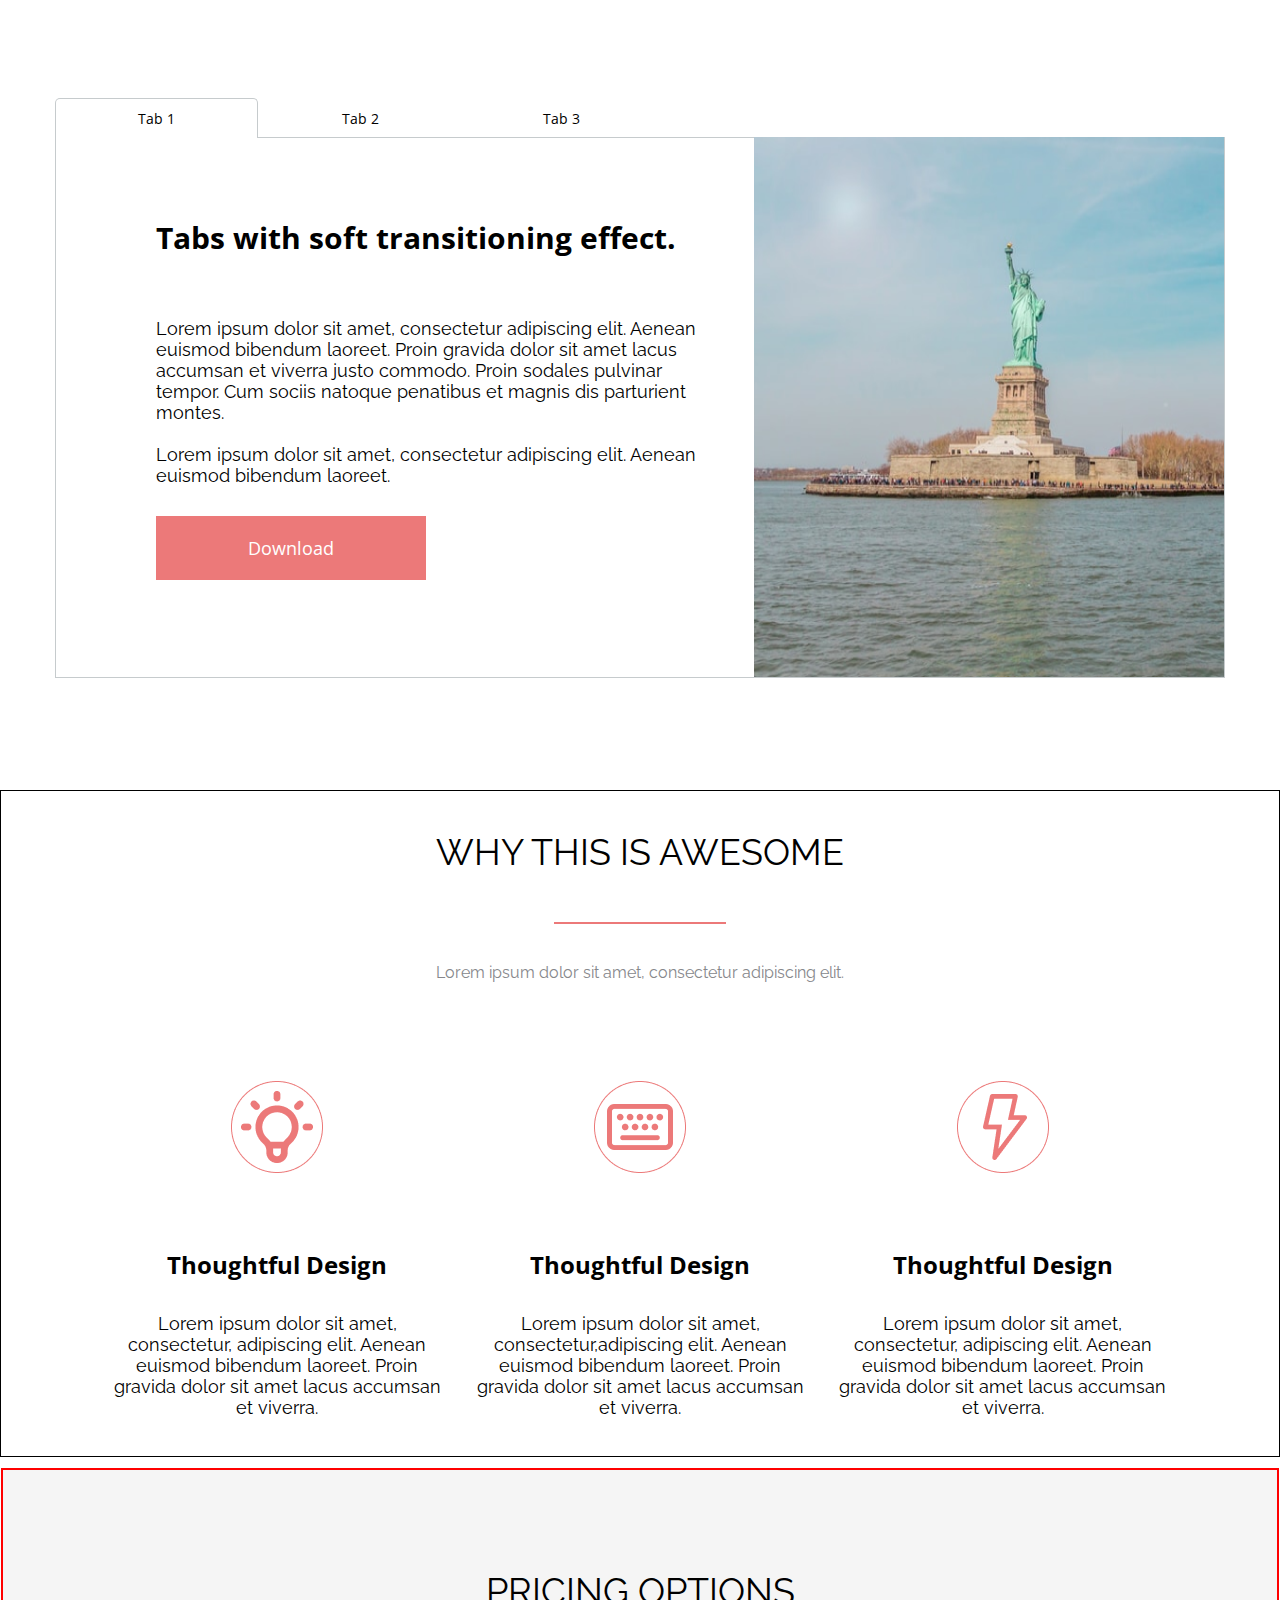
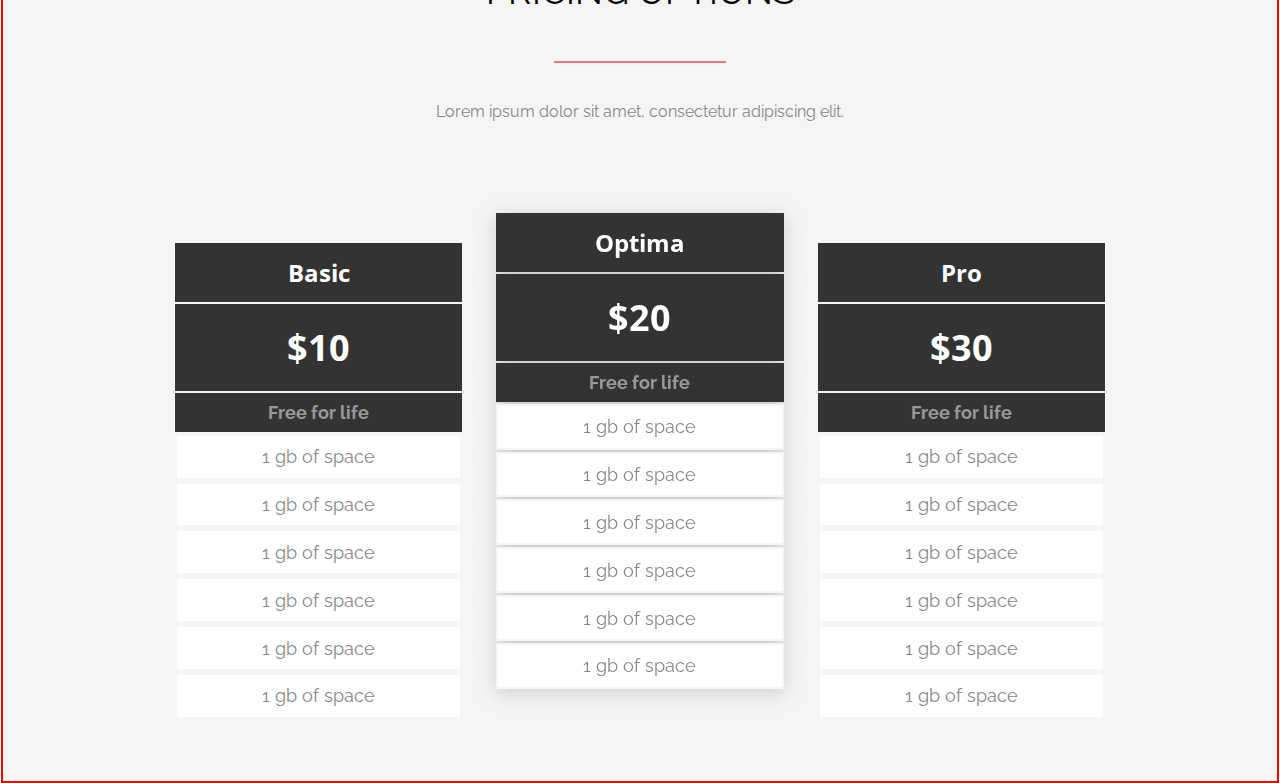
==== src/index.html @ 95131f4b "publRepo" ====
<!DOCTYPE html>
<html lang="ru">
<head>
    <meta charset="UTF-8">
    <link rel="preconnect" href="https://fonts.googleapis.com">
    <link rel="preconnect" href="https://fonts.gstatic.com" crossorigin>
    <link href="https://fonts.googleapis.com/css2?family=Open+Sans:wght@300;400&family=Raleway:wght@100;300&display=swap" rel="stylesheet">
    <link rel="stylesheet" href="./style/style.css">
    <meta name="viewport" content="width=device-width, initial-scale=1.0">
    <title>AXIT</title>
</head>
<body>
    <div class="wrapper">
        <div class="container__tabs">
            <div class="header-tabs">
                <span class="active">Tab 1</span>
                <span>Tab 2</span>
                <span>Tab 3</span>
            </div>
            <div class="content-tabs">
                <div class="content-tabs__text">
                    <h1 style="font-weight: bolder;">Tabs with soft transitioning effect.</h1>
                    <span>Lorem ipsum dolor sit amet, consectetur adipiscing elit. Aenean euismod 
                    bibendum laoreet. Proin gravida dolor sit amet lacus accumsan et viverra 
                    justo commodo. Proin sodales pulvinar tempor. Cum sociis natoque 
                    penatibus et magnis dis parturient montes. <br>
                    <br>
                    Lorem ipsum dolor sit amet, consectetur adipiscing elit. Aenean euismod 
                    bibendum laoreet.</span>
                    <div class="content-tabs__button">
                        <button class="tabs-button">Download</button>
                    </div>
                </div>   
                    <div class="content-tabs__icon">
                        <img class="tabs__icon" src="./icon/tab.png" alt="" width="470" height="540">
                    </div>
            </div>
        </div>
    
    
    
        <div class="container__about">
            <div class="header-about">
                <span>WHY THIS IS AWESOME</span>
            </div>
            <hr class="line">
            <div class="header-about__content">
                <span>Lorem ipsum dolor sit amet, consectetur adipiscing elit.</span>
            </div>
    
            <div class="content-about__group">
                <div class="content-about__group1">
                    <img class="icon" src="./icon/about_icon_1.png" alt="">
                    <h4>Thoughtful Design</h4>
                    <spam>Lorem ipsum dolor sit amet, consectetur, adipiscing  
                        elit. Aenean euismod bibendum laoreet. Proin gravida  dolor sit amet lacus accumsan et viverra.</spam>
                </div>
    
                <div class="content-about__group2">
                    <img class="icon" src="./icon/about_icon_2.png" alt="">
                    <h4>Thoughtful Design</h4>
                    <spam>Lorem ipsum dolor sit amet,  consectetur,adipiscing
                        elit. Aenean euismod bibendum laoreet. Proin gravida  dolor sit amet lacus accumsan et viverra.</spam>
                </div>
    
                <div class="content-about__group3">
                    <img class="icon" src="./icon/about_icon_3.png" alt="">
                    <h4>Thoughtful Design</h4>
                    <spam style="font-size: 18px;">Lorem ipsum dolor sit amet, consectetur, adipiscing  
                        elit. Aenean euismod bibendum laoreet. Proin gravida  dolor sit amet lacus accumsan et viverra.</spam>
                </div>
            </div>



            <div class="container__pricing">
                <div class="header-about">
                    <span>PRICING OPTIONS</span>
                </div>
                <hr class="line">
                <div class="header-about__content">
                    <span>Lorem ipsum dolor sit amet, consectetur adipiscing elit.</span>
                </div>
                <div class="content-price">
                    <table class="other-table">
                        <tr><th>Basic</th></tr>
                        <tr><th style="font-size: 36px;">$10</th></tr>
                        <tr><th class="font-price">Free for life</th></tr>
                        <tr><td>1 gb of space</td></tr>
                        <tr><td>1 gb of space</td></tr>
                        <tr><td>1 gb of space</td></tr>
                        <tr><td>1 gb of space</td></tr>
                        <tr><td>1 gb of space</td></tr>
                        <tr><td>1 gb of space</td></tr>
                    </table>
                    <table class="main-table">
                        <tr><th>Optima</th></tr>
                        <tr><th style="font-size: 36px;">$20</th></tr>
                        <tr><th class="font-price">Free for life</th></tr>
                        <tr><td>1 gb of space</td></tr>
                        <tr><td>1 gb of space</td></tr>
                        <tr><td>1 gb of space</td></tr>
                        <tr><td>1 gb of space</td></tr>
                        <tr><td>1 gb of space</td></tr>
                        <tr><td>1 gb of space</td></tr>
                    </table>
                    <table class="other-table">
                        <tr><th>Pro</th></tr>
                        <tr><th style="font-size: 36px;">$30</th></tr>
                        <tr><th class="font-price">Free for life</th></tr>
                        <tr><td>1 gb of space</td></tr>
                        <tr><td>1 gb of space</td></tr>
                        <tr><td>1 gb of space</td></tr>
                        <tr><td>1 gb of space</td></tr>
                        <tr><td>1 gb of space</td></tr>
                        <tr><td>1 gb of space</td></tr>
                    </table>
                </div>
            </div>
        </div>
    </div>
</body>
</html>
---- src/style/style.css ----
body {
    margin: 0;
}

.wrapper {
    max-width: 1500px;
    position: relative;
}

.container__about {
    /*width: 1170px;*/
    max-height: 665px;
    margin: 0;
    border: 1px solid black;
}

.header-about {
    padding: 40px 0;
    text-align: center;

    font-family: 'Raleway';
    font-style: normal;
    font-size: 36px;  
}

.line {
    align-items: center;
    width: 170px;
    border: 1px solid #EC7979;
    font-size: 18px;
}

.header-about__content {
    padding: 30px;
    text-align: center;
    color: rgba(134, 135, 139, 1);
    text-align: center;

    font-family: 'Raleway';
    font-style: sans-serif;
}

.content-about__group {
    display: flex;
    max-width: 1170px;
    align-items: center;
    justify-content: center;
    margin: 30px 110px 50px;
}

.content-about__group1 {
    text-align: center;
    width: 370px;
    margin-right: 30px;

    color: rgba(0, 0, 0, 1);
    font-family: 'Raleway';
    font-style: normal;
    font-weight: 400;
    font-size: 18px;
}

.content-about__group2 {
    text-align: center;
    width: 370px;
    margin-right: 30px;

    color: rgba(0, 0, 0, 1);
    font-family: 'Raleway';
    font-style: normal;
    font-weight: 400;
    font-size: 18px;
}

.content-about__group3 {
    text-align: center;
    width: 370px;

    color: rgba(0, 0, 0, 1);
    font-family: 'Raleway';
    font-style: normal;
    font-weight: 400;
    font-size: 18px;
}

h4 {
    font-family: 'Open Sans';
    font-style: normal;
    font-weight: 700;
    font-size: 24px;
}






.container__tabs {
    max-width: 1170px;
    height: 540px;
    margin: 0 auto;
    padding-top: 100px;
    padding-bottom: 150px;
}

.header-tabs {
    background-color: rgb(255, 255, 255);
    padding: 9px 0;
    text-align: left;
}

.header-tabs span {
    padding: 15px 80px;
    margin: 0;

    font-family: 'Open Sans';
    font-style: normal;
    font-size: 14px;
}

.header-tabs span.active {
    padding: 10px 82px;
    border: 1px solid #C6CBCD;
    border-bottom: 0px;
    border-radius: 5px 5px 0px 0px;
    box-sizing: content-box;
}

.content-tabs {
    max-width: 1170px;
    height: 540px;
    display: flex;

    border-right: 1px solid #C6CBCD;
    border-left: 1px solid #C6CBCD;
    border-bottom: 1px solid #C6CBCD;

    background: linear-gradient(#C6CBCD, #C6CBCD);
    background-size: 967px 1px;
    background-repeat: no-repeat;
    background-position: right top;
}


.content-tabs__text {
    margin: 0;
    padding: 40px 40px 30px 100px;
}

.content-tabs__text h1 {
    padding-top: 40px;
    padding-bottom: 60px;
    margin: 0;

    font-family: 'Open Sans';
    font-style: normal;
    font-size: 30px;
}

.content-tabs__text span {
    font-family: 'Raleway';
    font-style: normal;
    font-size: 18px;
}

.content-tabs__button {
    width: 270px;
    margin-top: 30px;

    text-align: center;
    font-family: 'Open Sans';
    font-size: 18px;
    text-align: center;

    color: white;
    background: #EC7979;
}

.tabs-button {
    padding: 20px;
    border: none;
    font: inherit;
    color: inherit;
    background-color: transparent;
}

button:hover {
    width: 270px;
    background: #AB4949;
}

button:active {
    background: #EC7979;
    box-shadow: inset 0px 0px 10px #AB4949;
}




.container__pricing {
    margin: 0 auto;
    padding-top: 60px;
    max-height: 900px;

    background: rgba(245, 245, 245, 1);
    border: 2px solid red;
}

.content-price {
    display: flex;
    padding: 60px 170px;
}

table {
    width: 370px;
    height: 510px;
}

.other-table {
    padding-top: 30px;
}

.main-table {
    padding-bottom: 30px;
    margin: 0 30px;
    filter: drop-shadow(0px 4px 10px rgba(51, 51, 51, 0.2));
}

th {
    background: rgba(51, 51, 51, 1);
    color: #fff;

    font-family: 'Open Sans';
    font-style: normal;
    font-size: 24px;
}

td {
    text-align: center;
    color: #86878B;
    background: rgba(255, 255, 255, 1);
    border: 2px solid rgba(245, 245, 245, 1);

    font-family: 'Raleway';
    font-style: normal;
    font-size: 18px;
}

.font-price {
    color: rgba(255, 255, 255, 0.5);

    font-family: 'Raleway';
    font-style: normal;
    font-size: 18px;
}
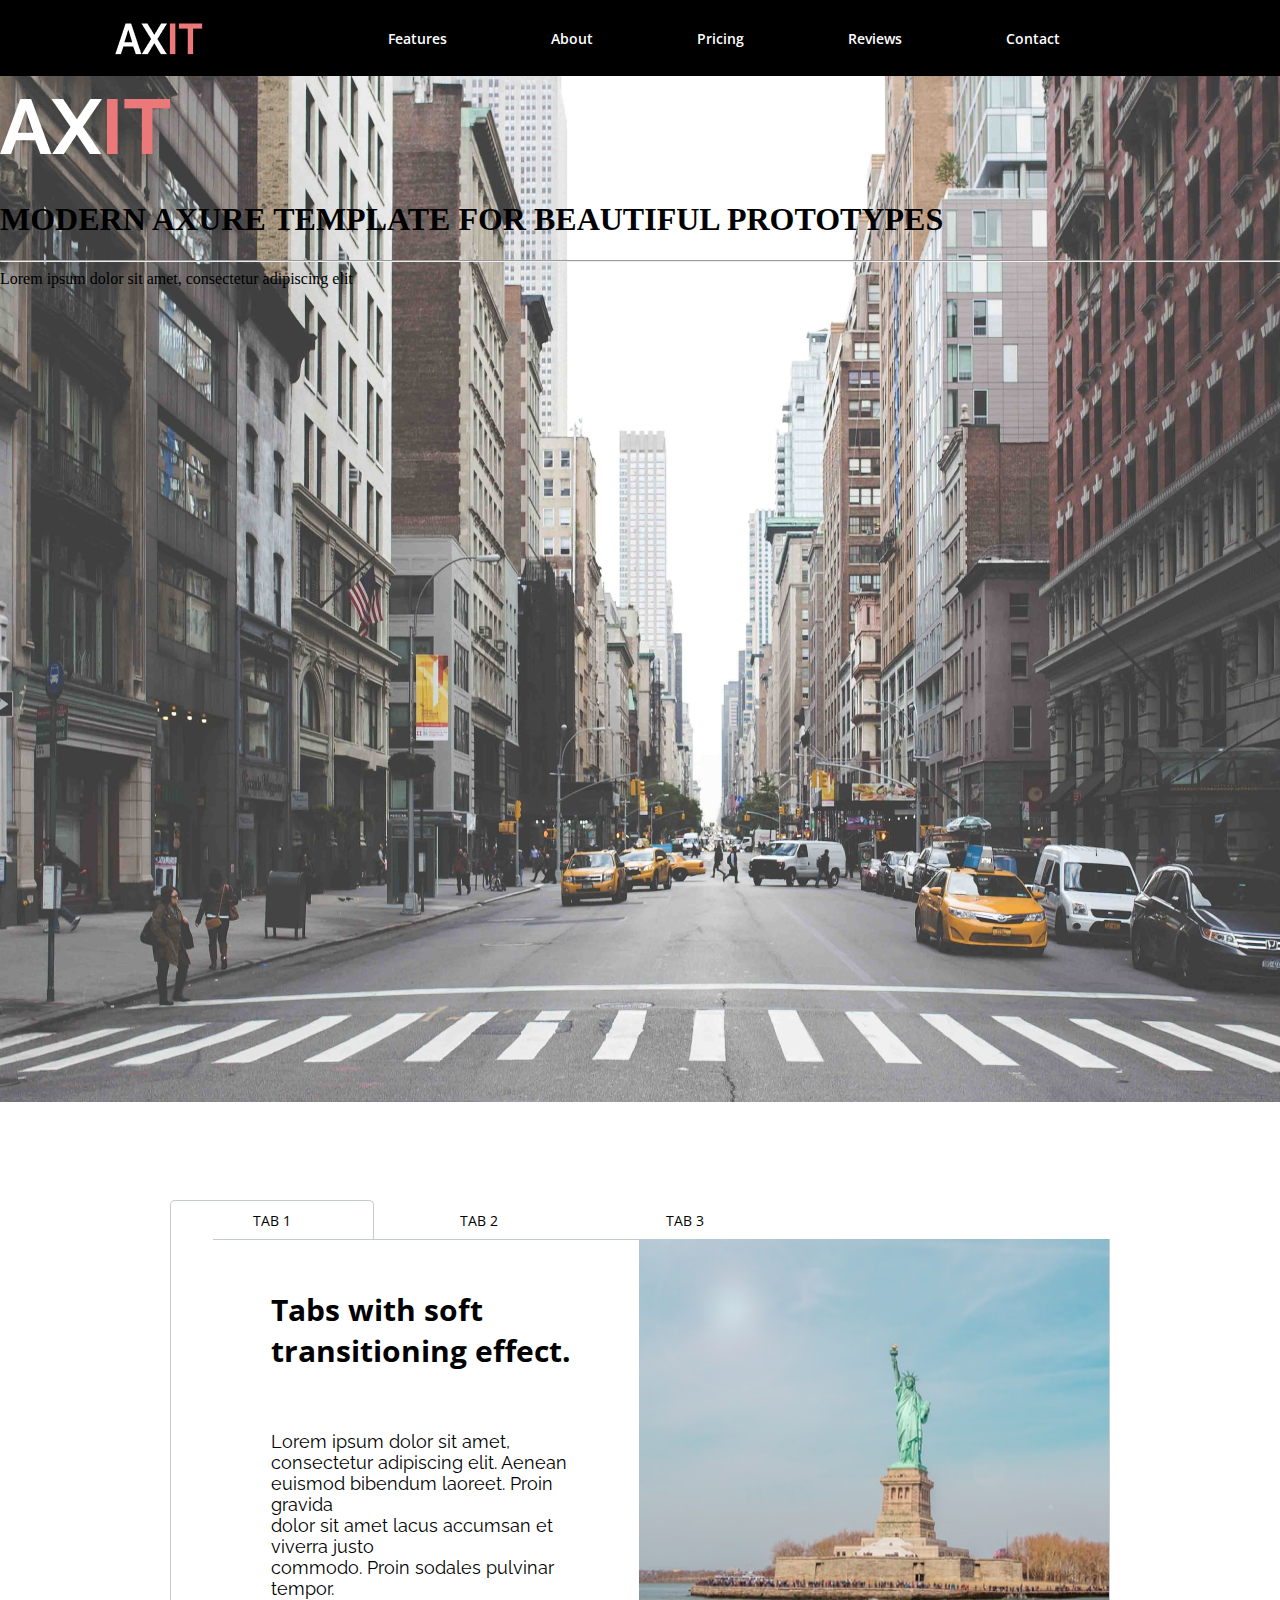
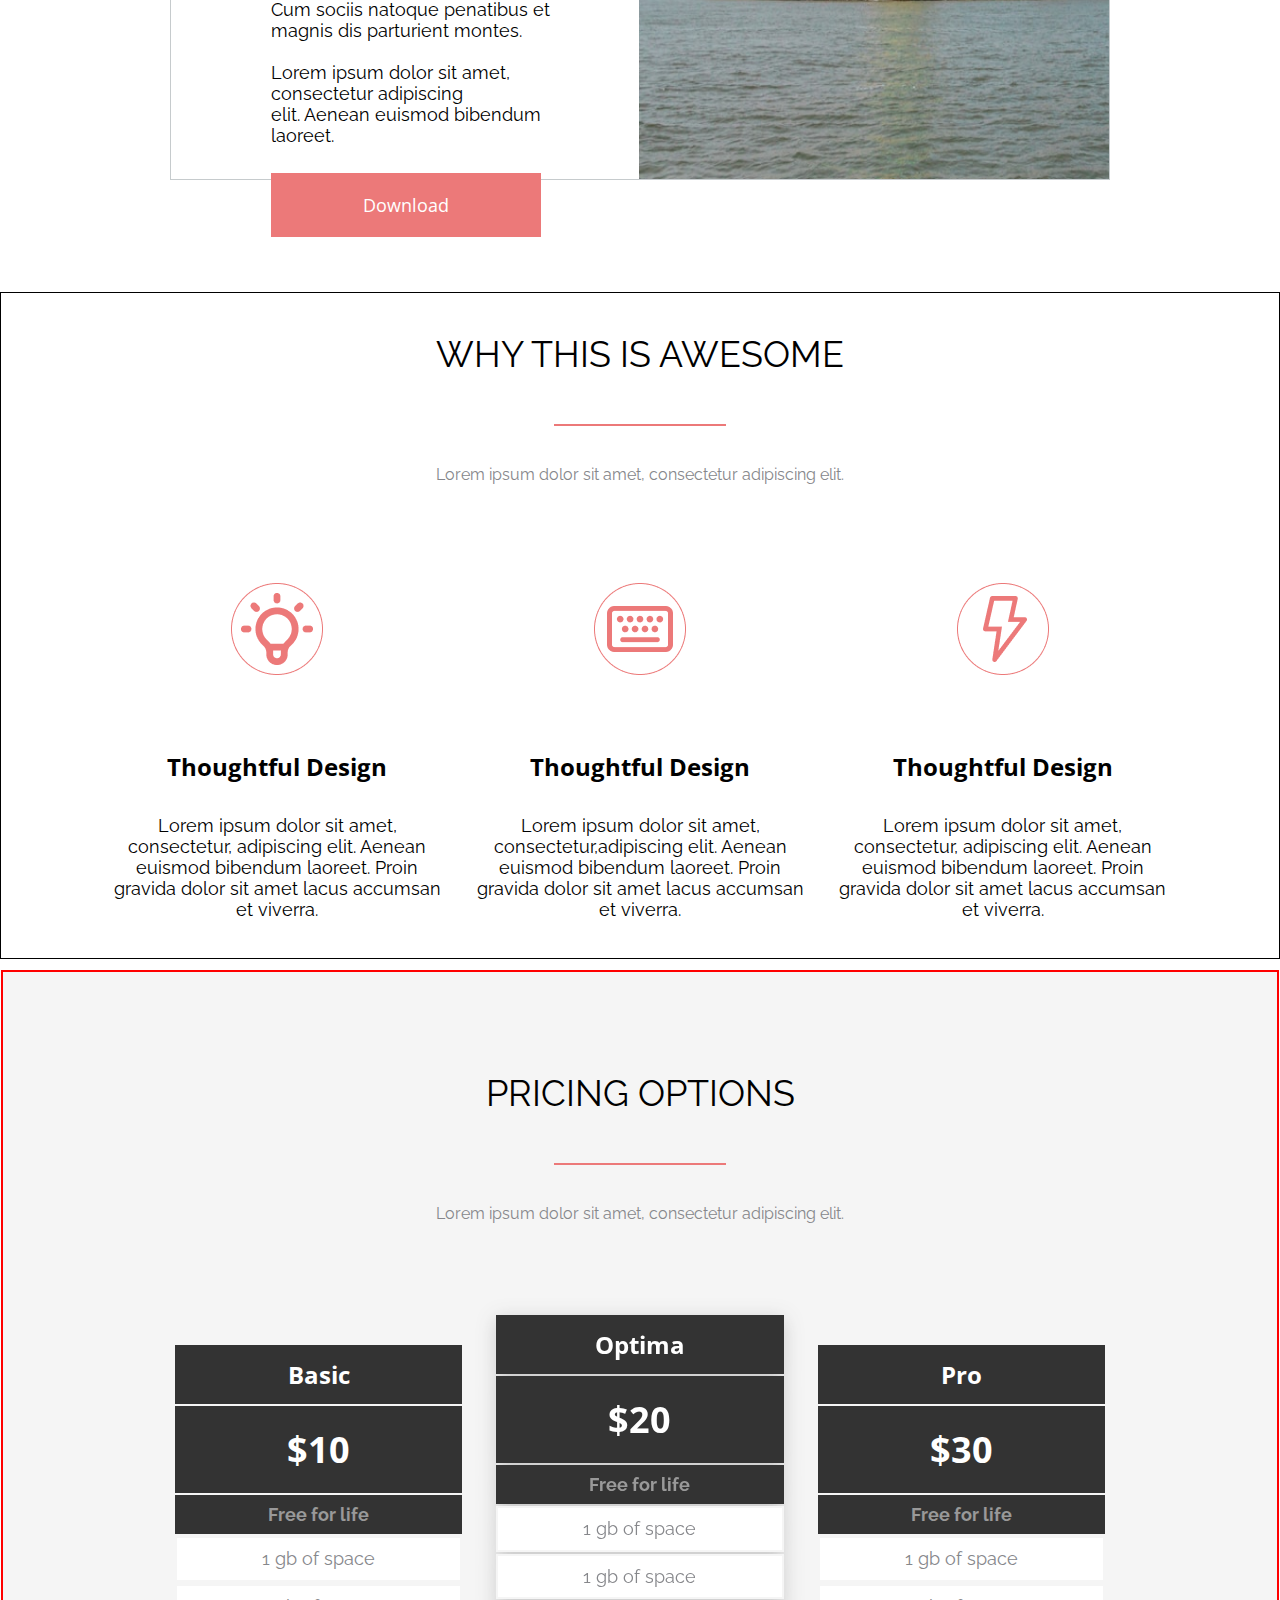
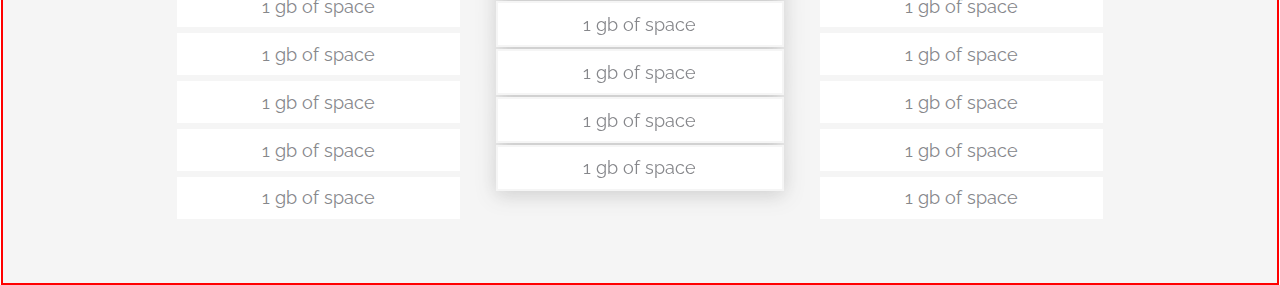
==== commit d5f75af3: "publRepo" ====
--- a/src/index.html
+++ b/src/index.html
@@ -11,21 +11,51 @@
 </head>
 <body>
     <div class="wrapper">
+        <header class="header">
+            <div class="container">
+                <img class="header-logo" src="./icon/axit.png" alt="">
+                <div class="navbar-wrap">
+                    <ul class="navbar-menu">
+                        <li><a href="#">Features</a></li>
+                        <li><a href="#">About</a></li>
+                        <li><a href="#">Pricing</a></li>
+                        <li><a href="/reviews">Reviews</a></li>
+                        <li><a href="/contact">Contact</a></li>
+                    </ul>
+                </div>
+            </div>
+        </header>
+ 
+
+
+        <div class="container__banner">
+            <div class="content-banner">
+                <div class="content-banner__text">
+                    <img src="./icon/axit-banner.png" alt="">
+                    <h1>MODERN AXURE TEMPLATE FOR BEAUTIFUL PROTOTYPES</h1>
+                    <hr>
+                    <span>Lorem ipsum dolor sit amet, consectetur adipiscing elit</span>
+                </div>
+            </div>
+        </div>
+
+
+
         <div class="container__tabs">
             <div class="header-tabs">
-                <span class="active">Tab 1</span>
-                <span>Tab 2</span>
-                <span>Tab 3</span>
+                <span class="active">TAB 1</span>
+                <span>TAB 2</span>
+                <span>TAB 3</span>
             </div>
             <div class="content-tabs">
                 <div class="content-tabs__text">
-                    <h1 style="font-weight: bolder;">Tabs with soft transitioning effect.</h1>
+                    <h1>Tabs with soft transitioning effect.</h1>
                     <span>Lorem ipsum dolor sit amet, consectetur adipiscing elit. Aenean euismod 
-                    bibendum laoreet. Proin gravida dolor sit amet lacus accumsan et viverra 
-                    justo commodo. Proin sodales pulvinar tempor. Cum sociis natoque 
-                    penatibus et magnis dis parturient montes. <br>
+                    bibendum laoreet. Proin gravida <br> dolor sit amet lacus accumsan et viverra 
+                    justo <br> commodo. Proin sodales pulvinar tempor. <br> Cum sociis natoque 
+                    penatibus et <br> magnis dis parturient montes. <br>
                     <br>
-                    Lorem ipsum dolor sit amet, consectetur adipiscing elit. Aenean euismod 
+                    Lorem ipsum dolor sit amet, consectetur adipiscing <br> elit. Aenean euismod 
                     bibendum laoreet.</span>
                     <div class="content-tabs__button">
                         <button class="tabs-button">Download</button>
--- a/src/style/style.css
+++ b/src/style/style.css
@@ -7,89 +7,70 @@
     position: relative;
 }
 
-.container__about {
-    /*width: 1170px;*/
-    max-height: 665px;
-    margin: 0;
-    border: 1px solid black;
-}
-
-.header-about {
-    padding: 40px 0;
-    text-align: center;
-
-    font-family: 'Raleway';
-    font-style: normal;
-    font-size: 36px;  
-}
-
-.line {
-    align-items: center;
-    width: 170px;
-    border: 1px solid #EC7979;
-    font-size: 18px;
-}
-
-.header-about__content {
-    padding: 30px;
-    text-align: center;
-    color: rgba(134, 135, 139, 1);
-    text-align: center;
-
-    font-family: 'Raleway';
-    font-style: sans-serif;
-}
-
-.content-about__group {
-    display: flex;
-    max-width: 1170px;
-    align-items: center;
-    justify-content: center;
-    margin: 30px 110px 50px;
-}
-
-.content-about__group1 {
-    text-align: center;
-    width: 370px;
-    margin-right: 30px;
-
-    color: rgba(0, 0, 0, 1);
-    font-family: 'Raleway';
-    font-style: normal;
-    font-weight: 400;
-    font-size: 18px;
-}
-
-.content-about__group2 {
-    text-align: center;
-    width: 370px;
-    margin-right: 30px;
-
-    color: rgba(0, 0, 0, 1);
-    font-family: 'Raleway';
-    font-style: normal;
-    font-weight: 400;
-    font-size: 18px;
-}
-
-.content-about__group3 {
-    text-align: center;
-    width: 370px;
-
-    color: rgba(0, 0, 0, 1);
-    font-family: 'Raleway';
-    font-style: normal;
-    font-weight: 400;
-    font-size: 18px;
-}
-
-h4 {
-    font-family: 'Open Sans';
-    font-style: normal;
-    font-weight: 700;
-    font-size: 24px;
-}
-
+
+
+.header {
+    width: 100%;
+    height: 76px;
+}
+
+.header .container {
+    height: inherit;
+    display: flex;
+    justify-content: space-between;
+    align-items: center;
+    background: black;
+}
+
+.navbar-menu {
+    list-style-type: none;
+    padding-left: 0;
+    margin-bottom: 0;
+    margin: 0;
+    padding: 0;
+}
+
+.navbar-menu li {
+    display: inline-block;
+}
+
+.navbar-menu li a {
+    display: inline-block;
+    padding: 8px 50px;
+    text-decoration: none;
+    color: #fff;
+
+    font-family: 'Open Sans';
+    font-style: normal;
+    font-weight: 600;
+    font-size: 14px;
+    line-height: 19px;
+}
+
+.navbar-menu li:last-child {
+    margin-right: 170px;
+}
+
+.navbar-wrap {
+    display: flex;
+    align-items: center;
+    flex-flow: row nowrap;
+}
+
+.container .header-logo {
+    margin-left: 115px;
+}
+
+
+
+
+
+
+.container__banner {
+    width: 1510px;
+    height: 1026px;
+    background-image: url(images/banner.png);
+}
 
 
 
@@ -98,7 +79,7 @@
 .container__tabs {
     max-width: 1170px;
     height: 540px;
-    margin: 0 auto;
+    margin: 0 170px;
     padding-top: 100px;
     padding-bottom: 150px;
 }
@@ -106,24 +87,33 @@
 .header-tabs {
     background-color: rgb(255, 255, 255);
     padding: 9px 0;
+
     text-align: left;
 }
 
 .header-tabs span {
-    padding: 15px 80px;
-    margin: 0;
-
-    font-family: 'Open Sans';
-    font-style: normal;
+    padding: 10px 82px;
+    margin: 0;
+
+    font-family: 'Open Sans';
+    font-style: normal;
+    font-weight: 400;
     font-size: 14px;
+    line-height: 19px;
 }
 
 .header-tabs span.active {
     padding: 10px 82px;
     border: 1px solid #C6CBCD;
-    border-bottom: 0px;
+    border-bottom: 0;
     border-radius: 5px 5px 0px 0px;
     box-sizing: content-box;
+
+    font-family: 'Open Sans';
+    font-style: normal;
+    font-weight: 400;
+    font-size: 14px;
+    line-height: 19px;
 }
 
 .content-tabs {
@@ -136,7 +126,7 @@
     border-bottom: 1px solid #C6CBCD;
 
     background: linear-gradient(#C6CBCD, #C6CBCD);
-    background-size: 967px 1px;
+    background-size: 896px 1px;
     background-repeat: no-repeat;
     background-position: right top;
 }
@@ -144,28 +134,32 @@
 
 .content-tabs__text {
     margin: 0;
-    padding: 40px 40px 30px 100px;
+    padding: 50px 40px 0 100px;
 }
 
 .content-tabs__text h1 {
-    padding-top: 40px;
     padding-bottom: 60px;
     margin: 0;
 
-    font-family: 'Open Sans';
-    font-style: normal;
-    font-size: 30px;
+    font-family: 'Open Sans'; 
+    font-style: normal; 
+    font-weight: 700; 
+    font-size: 30px; 
+    line-height: 41px;
 }
 
 .content-tabs__text span {
     font-family: 'Raleway';
     font-style: normal;
-    font-size: 18px;
+    font-weight: 400;
+    font-size: 18px;
+    line-height: 21px;
 }
 
 .content-tabs__button {
     width: 270px;
-    margin-top: 30px;
+    margin-top: 27px;
+    margin-bottom: 50px;
 
     text-align: center;
     font-family: 'Open Sans';
@@ -197,6 +191,92 @@
 
 
 
+.container__about {
+    /*width: 1170px;*/
+    max-height: 665px;
+    margin: 0;
+    border: 1px solid black;
+}
+
+.header-about {
+    padding: 40px 0;
+    text-align: center;
+
+    font-family: 'Raleway';
+    font-style: normal;
+    font-size: 36px;  
+}
+
+.line {
+    align-items: center;
+    width: 170px;
+    border: 1px solid #EC7979;
+    font-size: 18px;
+}
+
+.header-about__content {
+    padding: 30px;
+    text-align: center;
+    color: rgba(134, 135, 139, 1);
+    text-align: center;
+
+    font-family: 'Raleway';
+    font-style: sans-serif;
+}
+
+.content-about__group {
+    display: flex;
+    max-width: 1170px;
+    align-items: center;
+    justify-content: center;
+    margin: 30px 110px 50px;
+}
+
+.content-about__group1 {
+    text-align: center;
+    width: 370px;
+    margin-right: 30px;
+
+    color: rgba(0, 0, 0, 1);
+    font-family: 'Raleway';
+    font-style: normal;
+    font-weight: 400;
+    font-size: 18px;
+}
+
+.content-about__group2 {
+    text-align: center;
+    width: 370px;
+    margin-right: 30px;
+
+    color: rgba(0, 0, 0, 1);
+    font-family: 'Raleway';
+    font-style: normal;
+    font-weight: 400;
+    font-size: 18px;
+}
+
+.content-about__group3 {
+    text-align: center;
+    width: 370px;
+
+    color: rgba(0, 0, 0, 1);
+    font-family: 'Raleway';
+    font-style: normal;
+    font-weight: 400;
+    font-size: 18px;
+}
+
+h4 {
+    font-family: 'Open Sans';
+    font-style: normal;
+    font-weight: 700;
+    font-size: 24px;
+}
+
+
+
+
 .container__pricing {
     margin: 0 auto;
     padding-top: 60px;
@@ -208,6 +288,8 @@
 
 .content-price {
     display: flex;
+    justify-content: center;
+    align-items: center;
     padding: 60px 170px;
 }
 
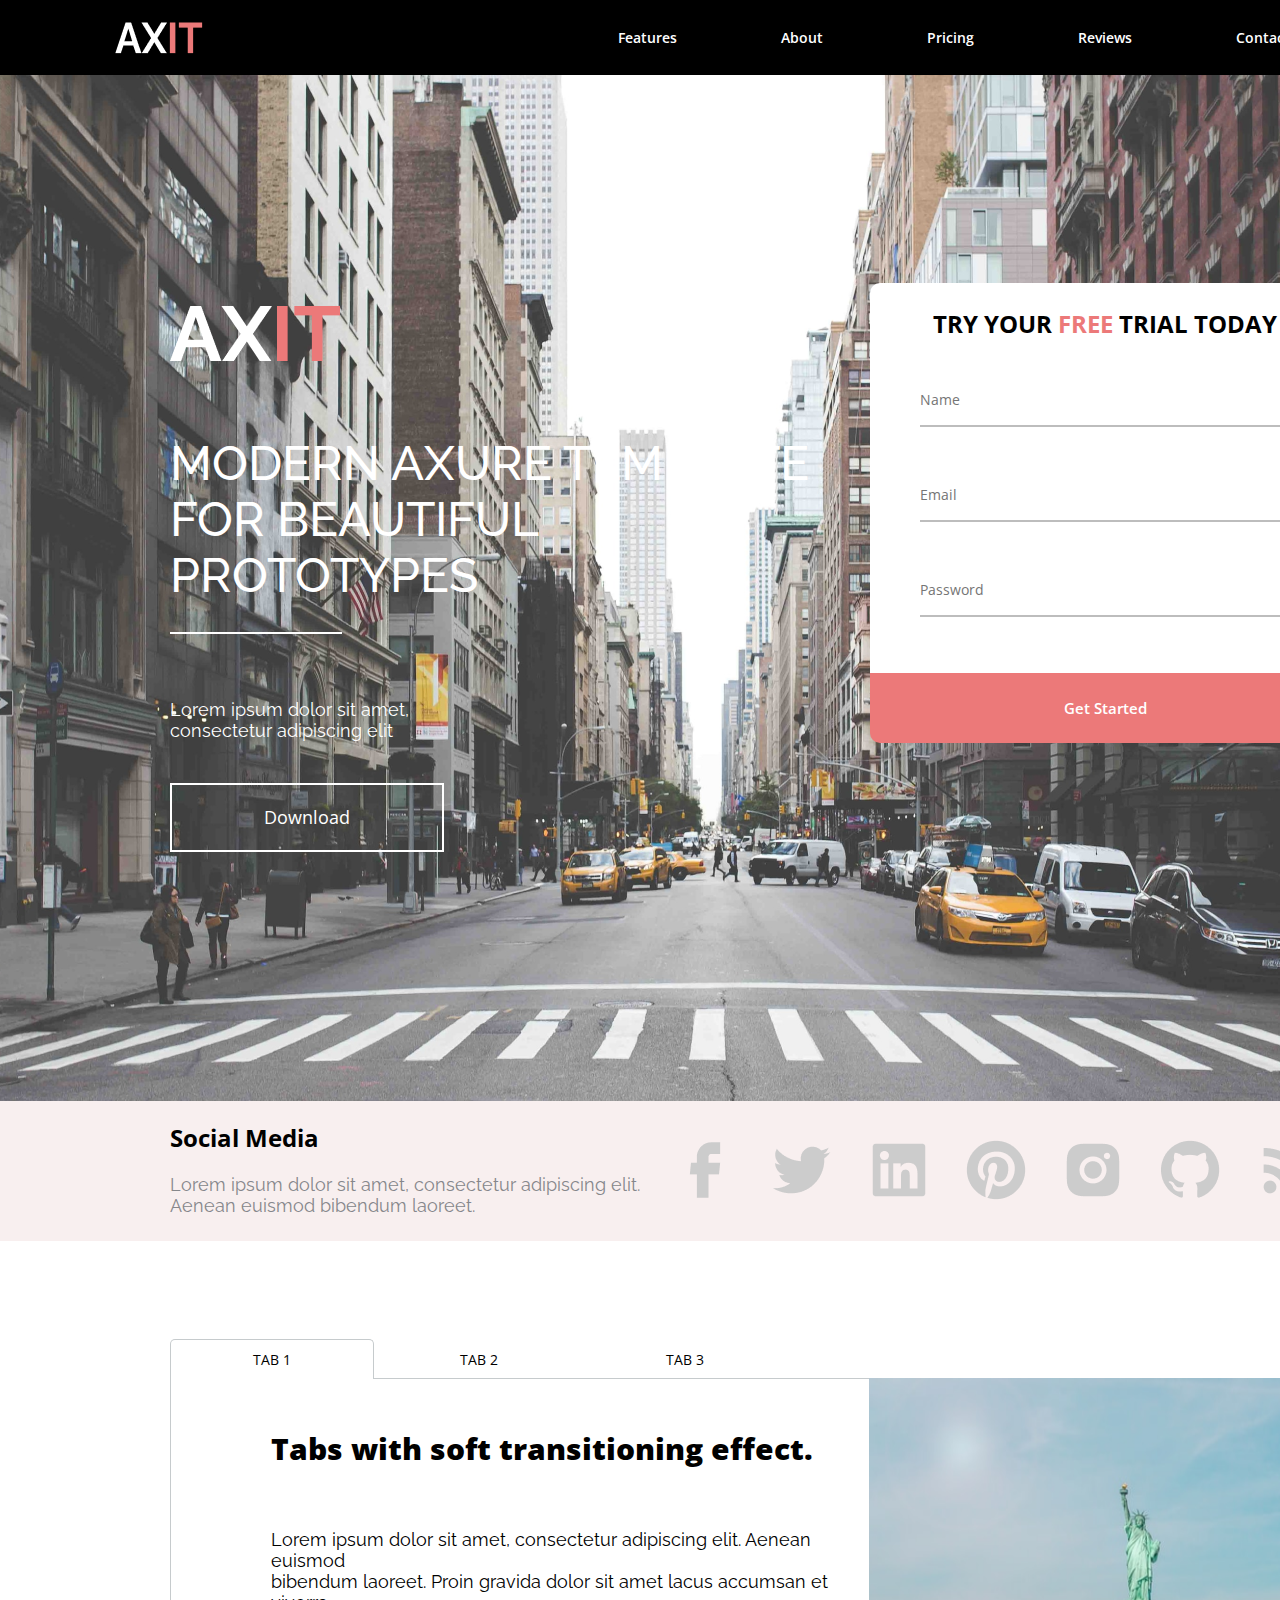
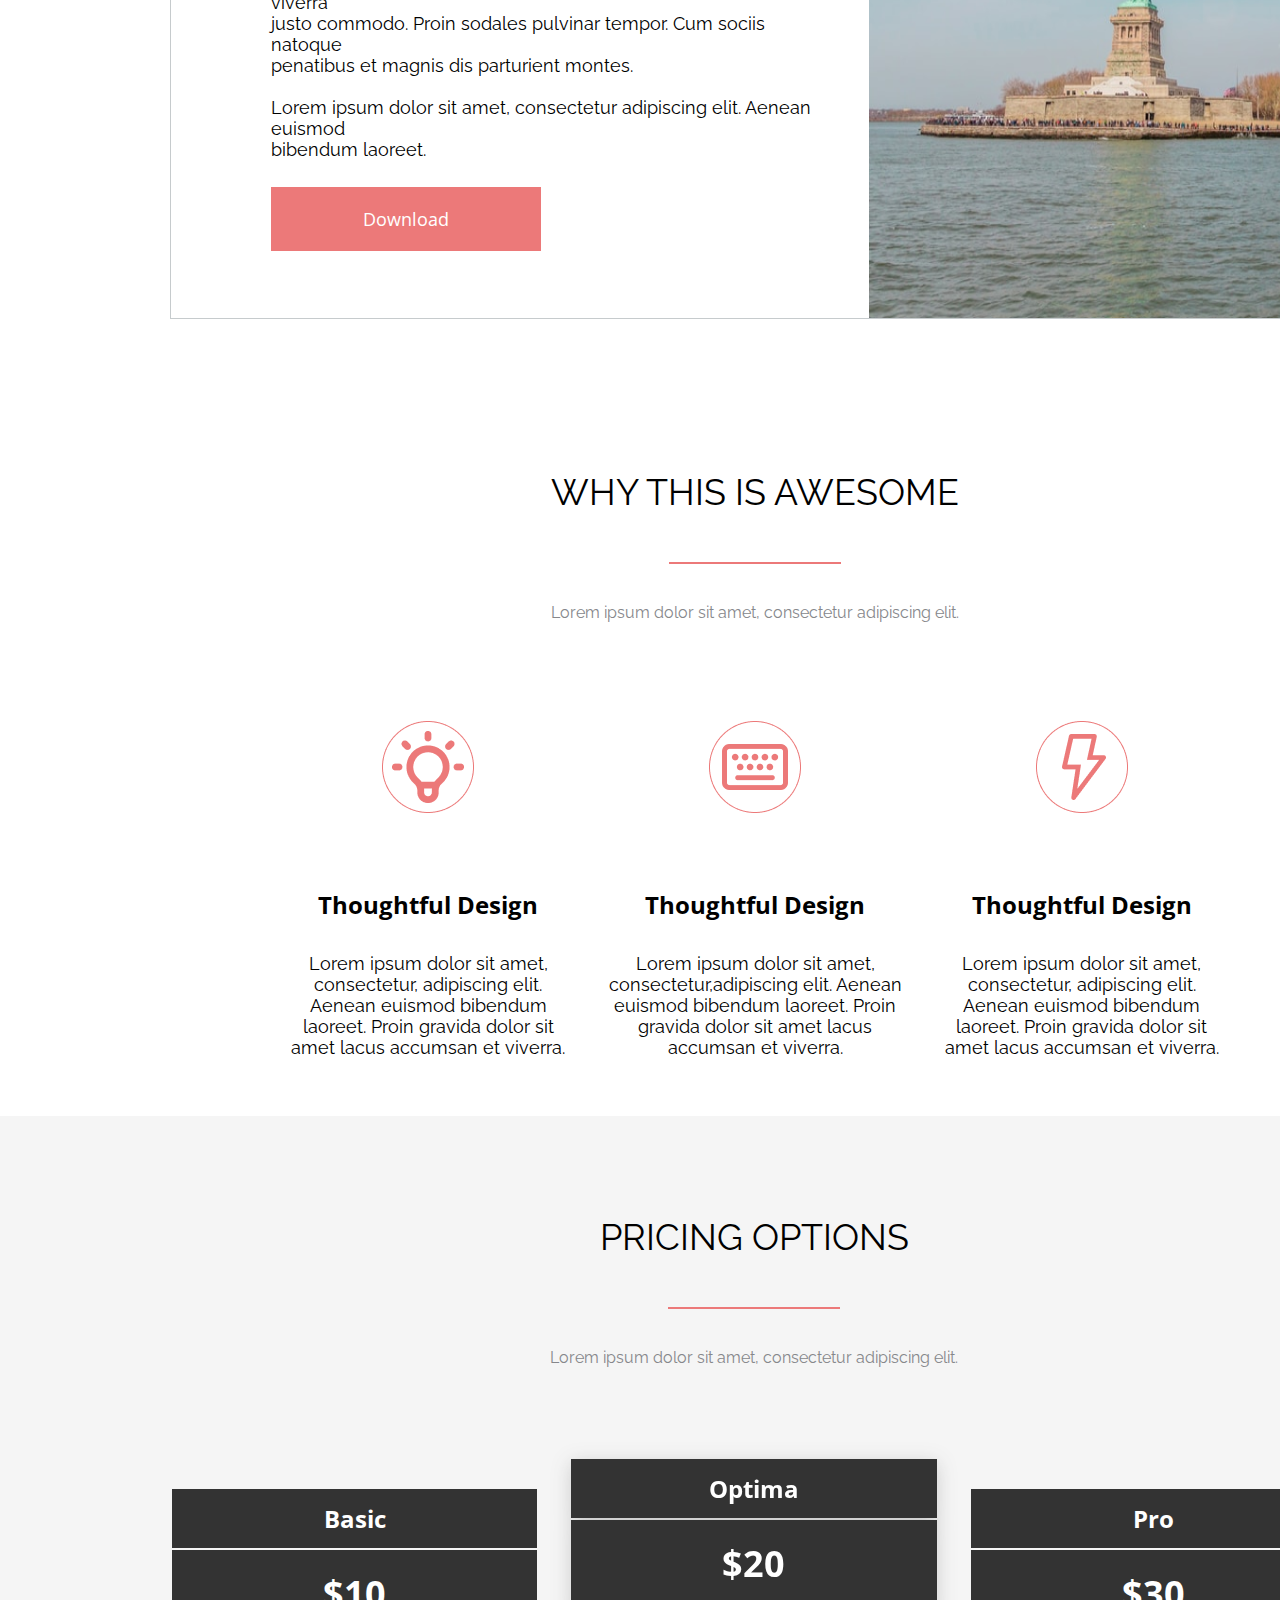
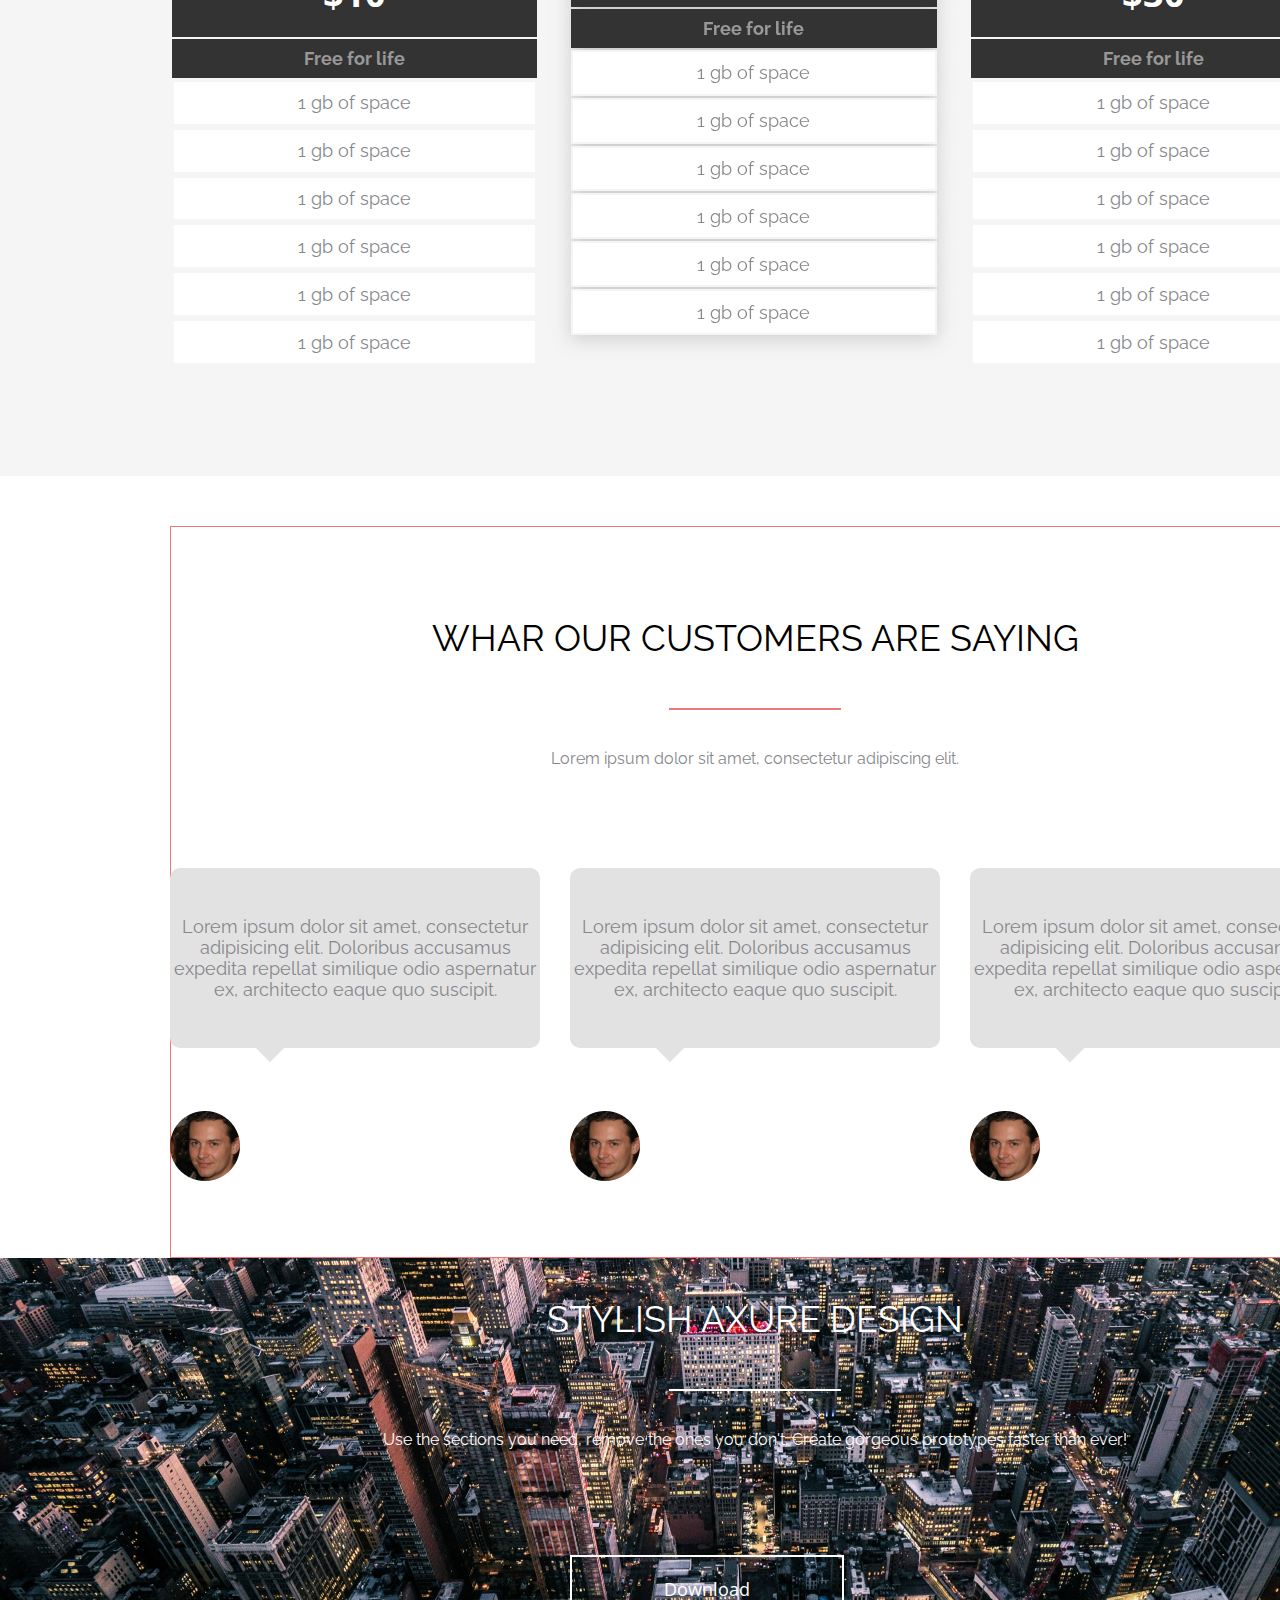
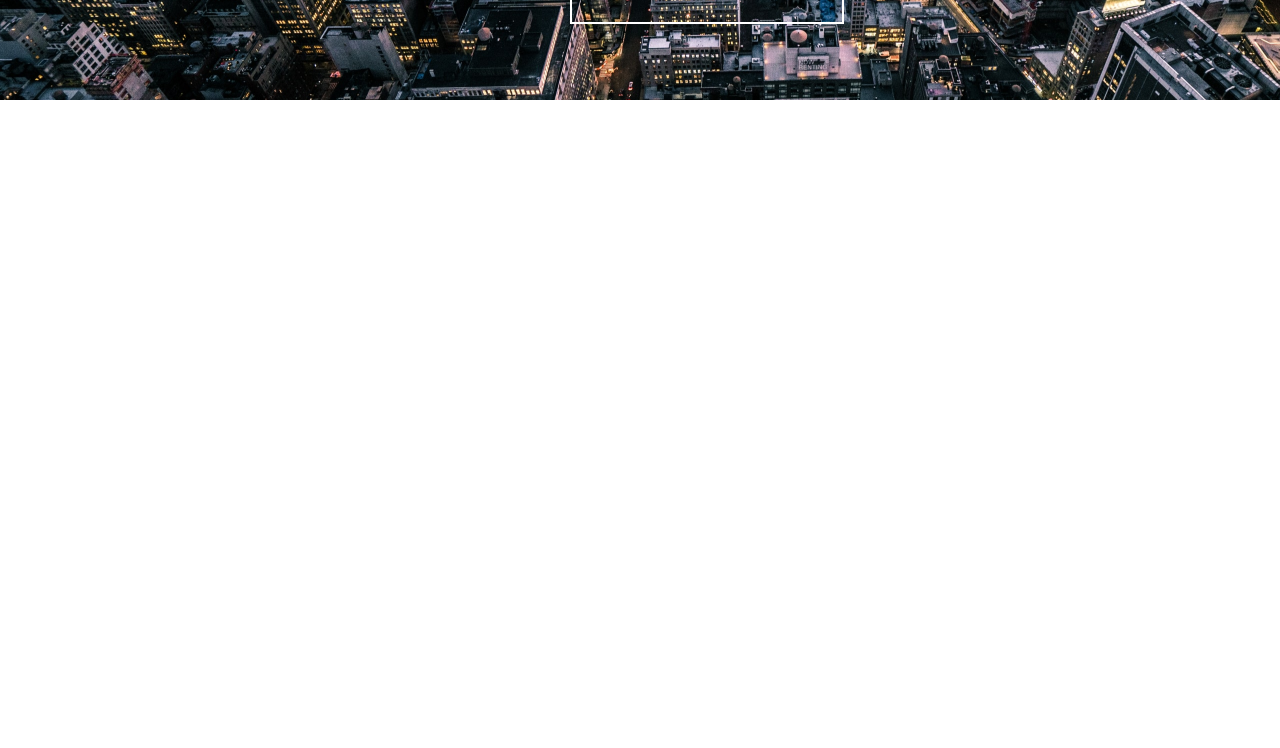
==== commit 1e384412: "publRepo" ====
--- a/src/index.html
+++ b/src/index.html
@@ -12,15 +12,15 @@
 <body>
     <div class="wrapper">
         <header class="header">
-            <div class="container">
+            <div class="container-header">
                 <img class="header-logo" src="./icon/axit.png" alt="">
                 <div class="navbar-wrap">
                     <ul class="navbar-menu">
                         <li><a href="#">Features</a></li>
                         <li><a href="#">About</a></li>
                         <li><a href="#">Pricing</a></li>
-                        <li><a href="/reviews">Reviews</a></li>
-                        <li><a href="/contact">Contact</a></li>
+                        <li><a href="#">Reviews</a></li>
+                        <li><a href="#">Contact</a></li>
                     </ul>
                 </div>
             </div>
@@ -29,13 +29,57 @@
 
 
         <div class="container__banner">
-            <div class="content-banner">
-                <div class="content-banner__text">
-                    <img src="./icon/axit-banner.png" alt="">
-                    <h1>MODERN AXURE TEMPLATE FOR BEAUTIFUL PROTOTYPES</h1>
-                    <hr>
-                    <span>Lorem ipsum dolor sit amet, consectetur adipiscing elit</span>
-                </div>
+            <div class="content-banner__text">
+                <img class="axit-banner" src="./icon/axit-banner.png" alt="">
+                <h1>MODERN AXURE TEMPLATE <br> FOR BEAUTIFUL <br> PROTOTYPES</h1>
+                <hr class="line-banner">
+                <span>Lorem ipsum dolor sit amet, consectetur adipiscing elit</span>
+                <div class="content-banner__button">
+                    <button class="banner-button">Download</button>
+                </div>
+            </div>
+            <div class="registration-banner">
+                <form class="registration-banner-form">
+                    <h3 class="text-center">TRY YOUR <span style="color: rgba(236, 121, 121, 1)">FREE</span> TRIAL TODAY</h3>
+                    <div class="form-group">
+                        <input class="form-control item" type="text" name="username" placeholder="Name">
+                        <hr class="line-registration">
+                    </div>
+                    <div class="form-group">
+                        <input class="form-control item" type="email" name="email" placeholder="Email">
+                        <hr class="line-registration">
+                    </div>
+                    <div class="form-group">
+                        <input class="form-control item" type="password" name="password" placeholder="Password">
+                        <hr class="line-registration">
+                    </div>
+                    <div class="form-group">
+                        <button class="btn create-account" type="submit">Get Started</button>
+                    </div>
+                </form>
+            </div>
+        </div>
+
+
+
+        <div class="social">
+            <div class="social-media">
+                <div class="social-media__text">
+                    <span>Social Media</span>
+                </div>
+                <div class="social-media__about">
+                    <span>Lorem ipsum dolor sit amet, consectetur adipiscing elit. 
+                        Aenean euismod bibendum laoreet.</span>
+                </div>
+            </div>
+            <div class="social-media__icon">
+                <img src="./icon/facebook_icon.png" alt="">
+                <img src="./icon/twitter_icon.png" alt="">
+                <img src="./icon/linkedin_icon.png" alt="">
+                <img src="./icon/pinterest_icon.png" alt="">
+                <img src="./icon/instagram_icon.png" alt="">
+                <img src="./icon/github_icon.png" alt="">                    
+                <img src="./icon/rss_icon.png" alt="">
             </div>
         </div>
 
@@ -50,13 +94,13 @@
             <div class="content-tabs">
                 <div class="content-tabs__text">
                     <h1>Tabs with soft transitioning effect.</h1>
-                    <span>Lorem ipsum dolor sit amet, consectetur adipiscing elit. Aenean euismod 
-                    bibendum laoreet. Proin gravida <br> dolor sit amet lacus accumsan et viverra 
-                    justo <br> commodo. Proin sodales pulvinar tempor. <br> Cum sociis natoque 
-                    penatibus et <br> magnis dis parturient montes. <br>
-                    <br>
-                    Lorem ipsum dolor sit amet, consectetur adipiscing <br> elit. Aenean euismod 
-                    bibendum laoreet.</span>
+                    <span>Lorem ipsum dolor sit amet, consectetur adipiscing elit. Aenean <br> euismod <br>
+                        bibendum laoreet. Proin gravida dolor sit amet lacus accumsan et <br> viverra <br>
+                        justo commodo. Proin sodales pulvinar tempor. Cum sociis natoque <br>
+                        penatibus et magnis dis parturient montes. <br>
+                        <br>
+                        Lorem ipsum dolor sit amet, consectetur adipiscing elit. Aenean <br> euismod <br>
+                        bibendum laoreet.</span>
                     <div class="content-tabs__button">
                         <button class="tabs-button">Download</button>
                     </div>
@@ -100,54 +144,116 @@
                         elit. Aenean euismod bibendum laoreet. Proin gravida  dolor sit amet lacus accumsan et viverra.</spam>
                 </div>
             </div>
-
-
-
-            <div class="container__pricing">
-                <div class="header-about">
-                    <span>PRICING OPTIONS</span>
-                </div>
-                <hr class="line">
-                <div class="header-about__content">
-                    <span>Lorem ipsum dolor sit amet, consectetur adipiscing elit.</span>
-                </div>
-                <div class="content-price">
-                    <table class="other-table">
-                        <tr><th>Basic</th></tr>
-                        <tr><th style="font-size: 36px;">$10</th></tr>
-                        <tr><th class="font-price">Free for life</th></tr>
-                        <tr><td>1 gb of space</td></tr>
-                        <tr><td>1 gb of space</td></tr>
-                        <tr><td>1 gb of space</td></tr>
-                        <tr><td>1 gb of space</td></tr>
-                        <tr><td>1 gb of space</td></tr>
-                        <tr><td>1 gb of space</td></tr>
-                    </table>
-                    <table class="main-table">
-                        <tr><th>Optima</th></tr>
-                        <tr><th style="font-size: 36px;">$20</th></tr>
-                        <tr><th class="font-price">Free for life</th></tr>
-                        <tr><td>1 gb of space</td></tr>
-                        <tr><td>1 gb of space</td></tr>
-                        <tr><td>1 gb of space</td></tr>
-                        <tr><td>1 gb of space</td></tr>
-                        <tr><td>1 gb of space</td></tr>
-                        <tr><td>1 gb of space</td></tr>
-                    </table>
-                    <table class="other-table">
-                        <tr><th>Pro</th></tr>
-                        <tr><th style="font-size: 36px;">$30</th></tr>
-                        <tr><th class="font-price">Free for life</th></tr>
-                        <tr><td>1 gb of space</td></tr>
-                        <tr><td>1 gb of space</td></tr>
-                        <tr><td>1 gb of space</td></tr>
-                        <tr><td>1 gb of space</td></tr>
-                        <tr><td>1 gb of space</td></tr>
-                        <tr><td>1 gb of space</td></tr>
-                    </table>
-                </div>
-            </div>
-        </div>
+        </div>
+
+
+
+        <div class="container__pricing">
+            <div class="header-about">
+                <span>PRICING OPTIONS</span>
+            </div>
+            <hr class="line">
+            <div class="header-about__content">
+                <span>Lorem ipsum dolor sit amet, consectetur adipiscing elit.</span>
+            </div>
+            <div class="content-price">
+                <table class="other-table">
+                    <tr><th>Basic</th></tr>
+                    <tr><th style="font-size: 36px;">$10</th></tr>
+                    <tr><th class="font-price">Free for life</th></tr>
+                    <tr><td>1 gb of space</td></tr>
+                    <tr><td>1 gb of space</td></tr>
+                    <tr><td>1 gb of space</td></tr>
+                    <tr><td>1 gb of space</td></tr>
+                    <tr><td>1 gb of space</td></tr>
+                    <tr><td>1 gb of space</td></tr>
+                </table>
+                <table class="main-table">
+                    <tr><th>Optima</th></tr>
+                    <tr><th style="font-size: 36px;">$20</th></tr>
+                    <tr><th class="font-price">Free for life</th></tr>
+                    <tr><td>1 gb of space</td></tr>
+                    <tr><td>1 gb of space</td></tr>
+                    <tr><td>1 gb of space</td></tr>
+                    <tr><td>1 gb of space</td></tr>
+                    <tr><td>1 gb of space</td></tr>
+                    <tr><td>1 gb of space</td></tr>
+                </table>
+                <table class="other-table">
+                    <tr><th>Pro</th></tr>
+                    <tr><th style="font-size: 36px;">$30</th></tr>
+                    <tr><th class="font-price">Free for life</th></tr>
+                    <tr><td>1 gb of space</td></tr>
+                    <tr><td>1 gb of space</td></tr>
+                    <tr><td>1 gb of space</td></tr>
+                    <tr><td>1 gb of space</td></tr>
+                    <tr><td>1 gb of space</td></tr>
+                    <tr><td>1 gb of space</td></tr>
+                </table>
+            </div>
+        </div>
+
+
+        <div class="reviews">
+            <div class="header-about">
+                <span>WHAR OUR CUSTOMERS ARE SAYING</span>
+            </div>
+            <hr class="line">
+            <div class="header-about__content">
+                <span>Lorem ipsum dolor sit amet, consectetur adipiscing elit.</span>
+            </div>
+            <div class="customers">
+                <div class="customer1">
+                    <span>Lorem ipsum dolor sit amet, 
+                        consectetur adipisicing elit. Doloribus 
+                        accusamus expedita repellat similique 
+                        odio aspernatur ex, architecto eaque 
+                        quo suscipit.</span>
+                </div>
+                <div class="customer2">
+                    <span>Lorem ipsum dolor sit amet, 
+                        consectetur adipisicing elit. Doloribus 
+                        accusamus expedita repellat similique 
+                        odio aspernatur ex, architecto eaque 
+                        quo suscipit.</span>
+                </div>
+                <div class="customer3">
+                    <span>Lorem ipsum dolor sit amet, 
+                        consectetur adipisicing elit. Doloribus 
+                        accusamus expedita repellat similique 
+                        odio aspernatur ex, architecto eaque 
+                        quo suscipit.</span>
+                </div>
+                <div class="smth">
+                    <div class="customer-icon1">
+                        <img src="./icon/Ellipse1.png" alt="">
+                    </div>
+                    <div class="customer-icon2">
+                        <img src="./icon/Ellipse1.png" alt="">
+                    </div>
+                    <div class="customer-icon3">
+                        <img src="./icon/Ellipse1.png" alt="">
+                    </div>
+                </div>
+            </div>
+        </div>
+
+
+
+        <div class="banner2">
+            <div class="header-about">
+                <span style="color: #fff;">STYLISH AXURE DESIGN</span>
+            </div>
+            <hr class="line-banner2">
+            <div class="header-about__content">
+                <span style="color: #fff;">Use the sections you need, remove the ones you don't.  Create gorgeous prototypes faster than ever!</span>
+            </div>
+            <div class="content-banner2__button">
+                <button class="banner2-button">Download</button>
+            </div>
+        </div>
+
+
     </div>
 </body>
 </html>--- a/src/style/style.css
+++ b/src/style/style.css
@@ -3,18 +3,21 @@
 }
 
 .wrapper {
-    max-width: 1500px;
     position: relative;
+    width: 1510px;
+    height: 5548px;  
 }
 
 
 
 .header {
-    width: 100%;
-    height: 76px;
-}
-
-.header .container {
+    height: 75px;
+    max-width: 1510px;
+    left: 0px;
+    top: 0px;
+}
+
+.header .container-header {
     height: inherit;
     display: flex;
     justify-content: space-between;
@@ -57,22 +60,215 @@
     flex-flow: row nowrap;
 }
 
-.container .header-logo {
+.container-header .header-logo {
     margin-left: 115px;
 }
 
 
 
-
-
-
 .container__banner {
+    max-width: 1510px;
+    height: 1026px;
+    background: url(images/banner.png);
+}
+
+.content-banner__text {
+    margin-left: 170px;
+}
+
+.axit-banner {  
+    position: absolute;
+    width: 270px;
+    height: 100px;
+    left: 170px;
+    top: 283px;
+}
+
+.content-banner__text h1 {
+    position: absolute;
+    top: 435px;
+    margin: 0;
+    padding: 0;
+
+    font-family: 'Raleway';
+    font-style: normal;
+    font-weight: 500;
+    font-size: 48px;
+    line-height: 56px;
+    display: flex;
+    align-items: center;
+
+    color:#FFFFFF;
+}
+
+.line-banner {
+    position: relative;
+    margin: 0;
+    top: 557px;
+    width: 170px;
+    border: 1px solid #FFFFFF;
+    font-size: 18px;
+} 
+
+.content-banner__text span {
+    position: absolute;
+    left: 11.26%;
+    right: 70.86%;
+    top: 12.6%;
+    bottom: 86.64%;
+
+    font-family: 'Raleway';
+    font-style: normal;
+    font-weight: 400;
+    font-size: 18px;
+    line-height: 21px;
+    display: flex;
+    align-items: center;
+
+    color: #FFFFFF;
+}
+
+.content-banner__button {
+    width: 270px;
+    position: absolute;
+    left: 170px;
+    top: 783px;
+
+    text-align: center;
+    font-family: 'Open Sans';
+    font-size: 18px;
+    line-height: 25px;
+    font-style: normal;
+
+    color: white;
+    border: 2px solid #fff;
+}
+
+.banner-button {
+    padding: 20px;
+    border: none;
+    font: inherit;
+    color: inherit;
+    background-color: transparent;
+}
+
+.registration-banner {
+    position: absolute;
+    width: 470px;
+    height: 450px;
+    top: 283px;
+    right: 170px;
+
+    background: #FFFFFF;
+    border-radius: 10px;
+}
+
+.registration-banner-form {
+    margin: 0 50px;
+}
+
+.registration-banner-form h3 {
+    margin-top: 24px;
+    margin-bottom: 0;
+
+    font-family: 'Open Sans';
+    font-style: normal;
+    font-weight: 700;
+    font-size: 24px;
+    line-height: 33px;
+    text-align: center;
+}
+
+.registration-banner-form .item {
+    border: none;
+    outline: none;
+    height: 19px;
+    width: 370px;
+    padding: 0;
+
+    margin-top: 50px;
+
+    font-family: 'Open Sans';
+    font-style: normal;
+    font-weight: 400;
+    font-size: 14px;
+    line-height: 19px;
+}
+
+.line-registration {
+    width: 370px;
+    margin-top: 16px;
+    border: 0.5px solid #BDBDBD;
+}
+
+.registration-banner-form .create-account {
+    position: absolute;
+    height: 70px;
+    width: 470px;
+    left: 0px;
+    top: 390px;
+    border: none;
+    padding: 10px 0;
+
+    background: #EC7979;
+    border-radius: 0px 0px 10px 10px;
+
+    font-family: 'Open Sans';
+    font-style: normal;
+    font-weight: 600;
+    font-size: 15px;
+    line-height: 20px;
+    text-align: center;
+
+    color: #FFFFFF;
+}
+
+
+
+.social {
+    height: 140px;
     width: 1510px;
-    height: 1026px;
-    background-image: url(images/banner.png);
-}
-
-
+    background: #F8EFEF;
+}
+
+.social-media {
+    margin-left: 170px;
+}
+
+.social-media__text {
+    padding-top: 20px;
+    width: 470px;
+
+    font-family: 'Open Sans';
+    font-style: normal;
+    font-weight: 700;
+    font-size: 24px;
+    line-height: 33px;
+}
+
+.social-media__about {
+    width: 470px;
+    padding-top: 20px;
+
+    font-family: 'Raleway';
+    font-style: normal;
+    font-weight: 400;
+    font-size: 18px;
+    line-height: 21px;
+
+    color: rgba(134, 135, 139, 1);
+}
+
+.social-media__icon {
+    position: absolute;
+    display: inline;
+    left: 670px;
+    top: 1135px;
+}
+
+.social-media__icon img {
+    margin-right: 23px;
+}
 
 
 
@@ -87,7 +283,6 @@
 .header-tabs {
     background-color: rgb(255, 255, 255);
     padding: 9px 0;
-
     text-align: left;
 }
 
@@ -126,12 +321,11 @@
     border-bottom: 1px solid #C6CBCD;
 
     background: linear-gradient(#C6CBCD, #C6CBCD);
-    background-size: 896px 1px;
+    background-size: 966px 1px;
     background-repeat: no-repeat;
     background-position: right top;
 }
 
-
 .content-tabs__text {
     margin: 0;
     padding: 50px 40px 0 100px;
@@ -141,14 +335,17 @@
     padding-bottom: 60px;
     margin: 0;
 
-    font-family: 'Open Sans'; 
-    font-style: normal; 
-    font-weight: 700; 
-    font-size: 30px; 
+    font-family: 'Open Sans';
+    font-style: normal;
+    font-weight: 900;
+    font-size: 30px;
     line-height: 41px;
 }
 
 .content-tabs__text span {
+    width: 570px;
+    height: 210px;
+
     font-family: 'Raleway';
     font-style: normal;
     font-weight: 400;
@@ -190,12 +387,10 @@
 
 
 
-
 .container__about {
-    /*width: 1170px;*/
-    max-height: 665px;
-    margin: 0;
-    border: 1px solid black;
+    max-width: 1170px;
+    height: 685px;
+    margin: 0 170px;
 }
 
 .header-about {
@@ -276,14 +471,13 @@
 
 
 
-
 .container__pricing {
-    margin: 0 auto;
+    max-width: 1508px;
+    height: 900px;
+    margin: 0;
     padding-top: 60px;
-    max-height: 900px;
 
     background: rgba(245, 245, 245, 1);
-    border: 2px solid red;
 }
 
 .content-price {
@@ -337,3 +531,210 @@
 }
 
 
+
+.reviews {
+    max-width: 1171px;
+    height: 630px;
+    margin: 50px 170px 0;
+    padding-top: 50px;
+    padding-bottom: 50px;
+    border: 1px solid rgba(236, 121, 121, 1)
+}
+
+.customer1 {
+    position: absolute;
+    width: 370px;
+    height: 180px;
+    left: 170px;
+    top: 4068px;
+    display: flex;
+    align-items: center;
+    text-align: center;
+
+    background: #E2E2E2;
+    border-radius: 10px;
+}
+
+.customer1 span {
+    margin: 0;
+    
+    font-family: 'Raleway';
+    font-style: normal;
+    font-weight: 400;
+    font-size: 18px;
+    line-height: 21px;
+
+    color: #86878B;
+}
+
+.customer1::before, .customer3::after {
+    content: '';
+    position: absolute;
+    background: #E2E2E2;
+    left: 90px; 
+    bottom: -10px;
+    width: 20px; 
+    height: 20px;
+    transform: rotate(45deg);
+    -webkit-transform: rotate(45deg);
+}
+
+.customer1::before {
+    z-index: 1;
+    box-shadow: none;
+}
+
+
+
+.customer2 {
+    position: absolute;
+    width: 370px;
+    height: 180px;
+    left: 570px;
+    top: 4068px;
+    display: flex;
+    align-items: center;
+    text-align: center;
+
+    background: #E2E2E2;
+    border-radius: 10px;
+}
+
+.customer2 span {
+    margin: 0;
+    
+    font-family: 'Raleway';
+    font-style: normal;
+    font-weight: 400;
+    font-size: 18px;
+    line-height: 21px;
+
+    color: #86878B;
+}
+
+.customer2::before, .customer3::after {
+    content: '';
+    position: absolute;
+    background: #E2E2E2;
+    left: 90px; 
+    bottom: -10px;
+    width: 20px; 
+    height: 20px;
+    transform: rotate(45deg);
+    -webkit-transform: rotate(45deg);
+}
+
+.customer2::before {
+    z-index: 1;
+    box-shadow: none;
+}
+
+.customer3 {
+    position: absolute;
+    width: 370px;
+    height: 180px;
+    left: 970px;
+    top: 4068px;
+    display: flex;
+    align-items: center;
+    text-align: center;
+
+    background: #E2E2E2;
+    border: #E2E2E2;
+    border-radius: 10px;
+}
+
+.customer3 span {
+    margin: 0;
+    
+    font-family: 'Raleway';
+    font-style: normal;
+    font-weight: 400;
+    font-size: 18px;
+    line-height: 21px;
+
+    color: #86878B;
+}
+
+.customer3::before, .customer3::after {
+    content: '';
+    position: absolute;
+    background: #E2E2E2;
+    left: 90px; 
+    bottom: -10px;
+    width: 20px; 
+    height: 20px;
+    transform: rotate(45deg);
+    -webkit-transform: rotate(45deg);
+}
+
+.customer3::before {
+    z-index: 1;
+    box-shadow: none;
+}
+
+
+.customer-icon1 {
+    position: absolute;
+    left: 170px;
+    top: 4311px;
+    width: 369px;
+}
+
+.customer-icon2 {
+    position: absolute;
+    width: 70px;
+    height: 70px;
+    left: 570px;
+    top: 4311px;
+}
+
+.customer-icon3 {
+    position: absolute;
+    width: 70px;
+    height: 70px;
+    left: 970px;
+    top: 4311px;
+}
+
+
+
+
+
+
+.banner2 {
+    height: 442px;
+    max-width: 1510px;
+    background: url(images/banner2.png);
+}
+
+.line-banner2 {
+    align-items: center;
+    width: 170px;
+    border: 1px solid #fff;
+    font-size: 18px;
+}
+
+.content-banner2__button {
+    width: 270px;
+    position: absolute;
+    left: 570px;
+    top: 4755px;
+
+    text-align: center;
+    font-family: 'Open Sans';
+    font-size: 18px;
+    line-height: 25px;
+    font-style: normal;
+
+    color: white;
+    border: 2px solid #fff;
+}
+
+.banner2-button {
+    padding: 20px;
+    border: none;
+    font: inherit;
+    color: inherit;
+    background-color: transparent;
+}
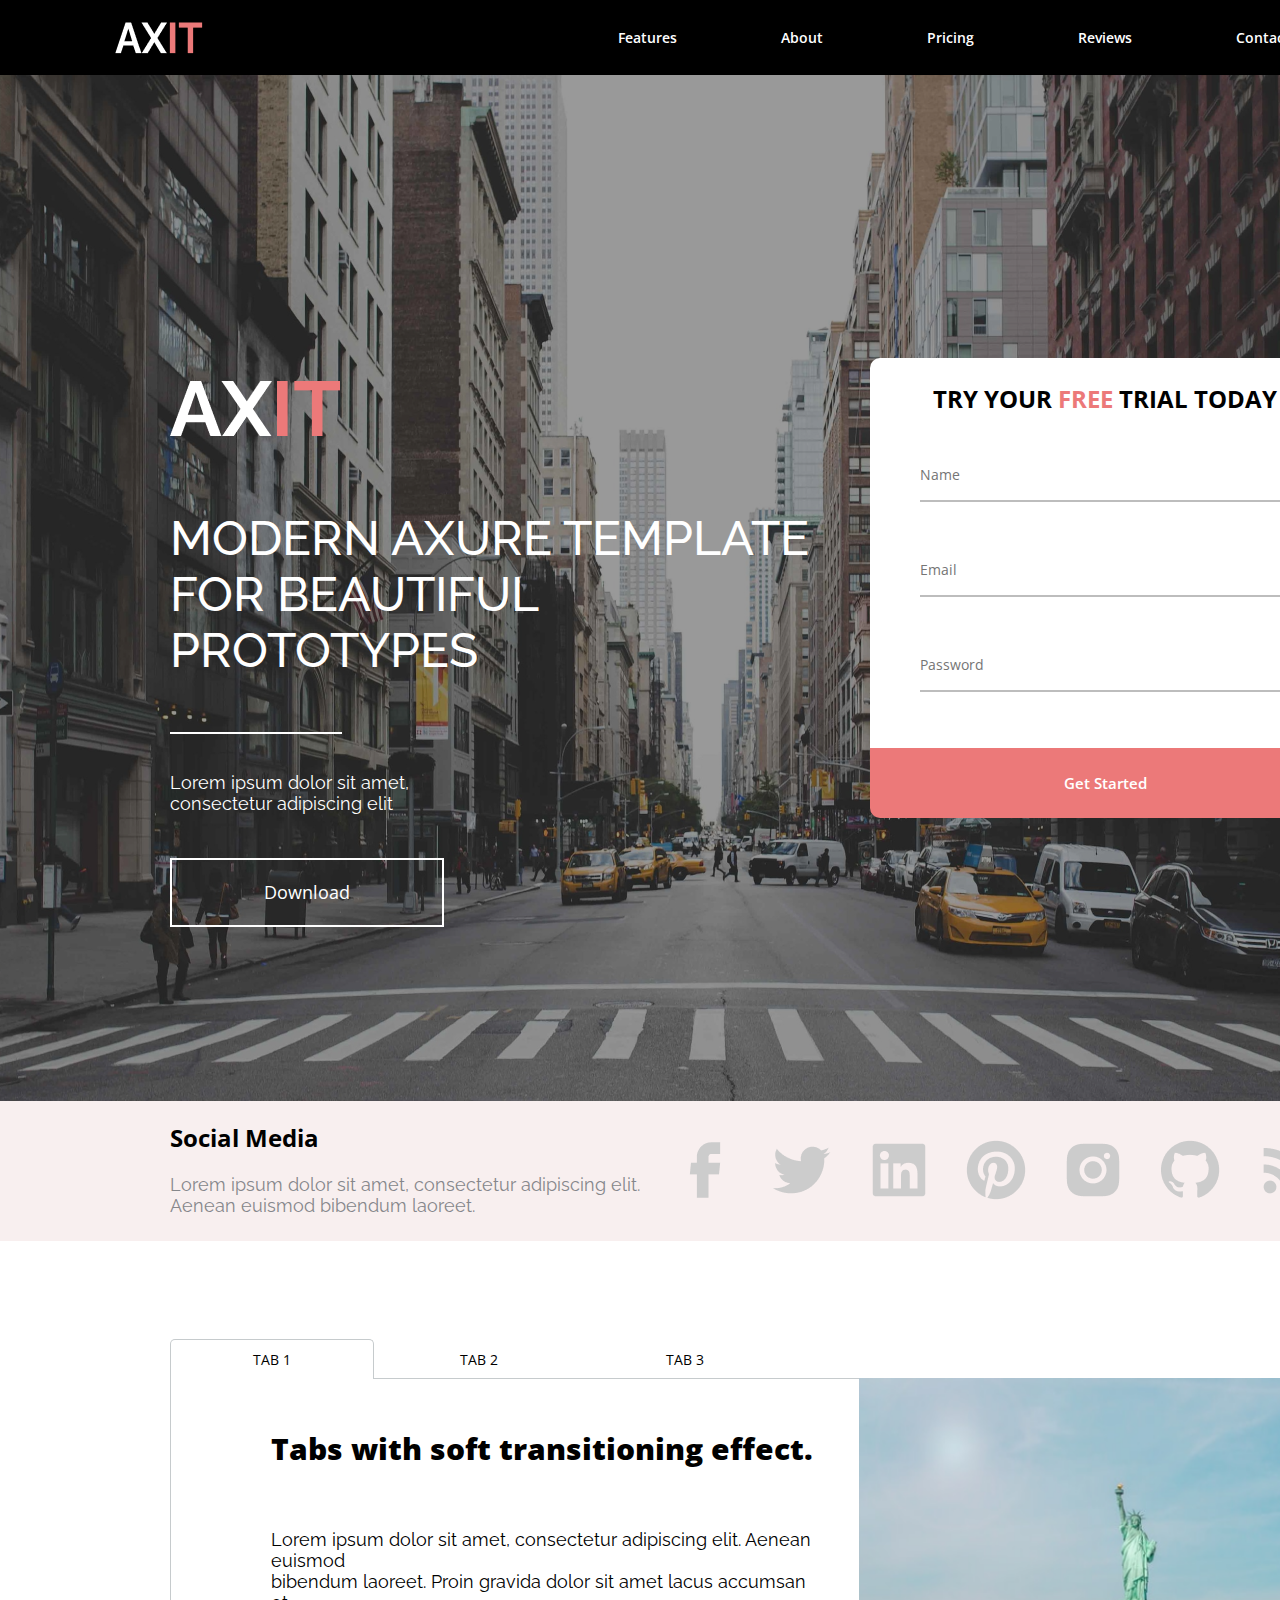
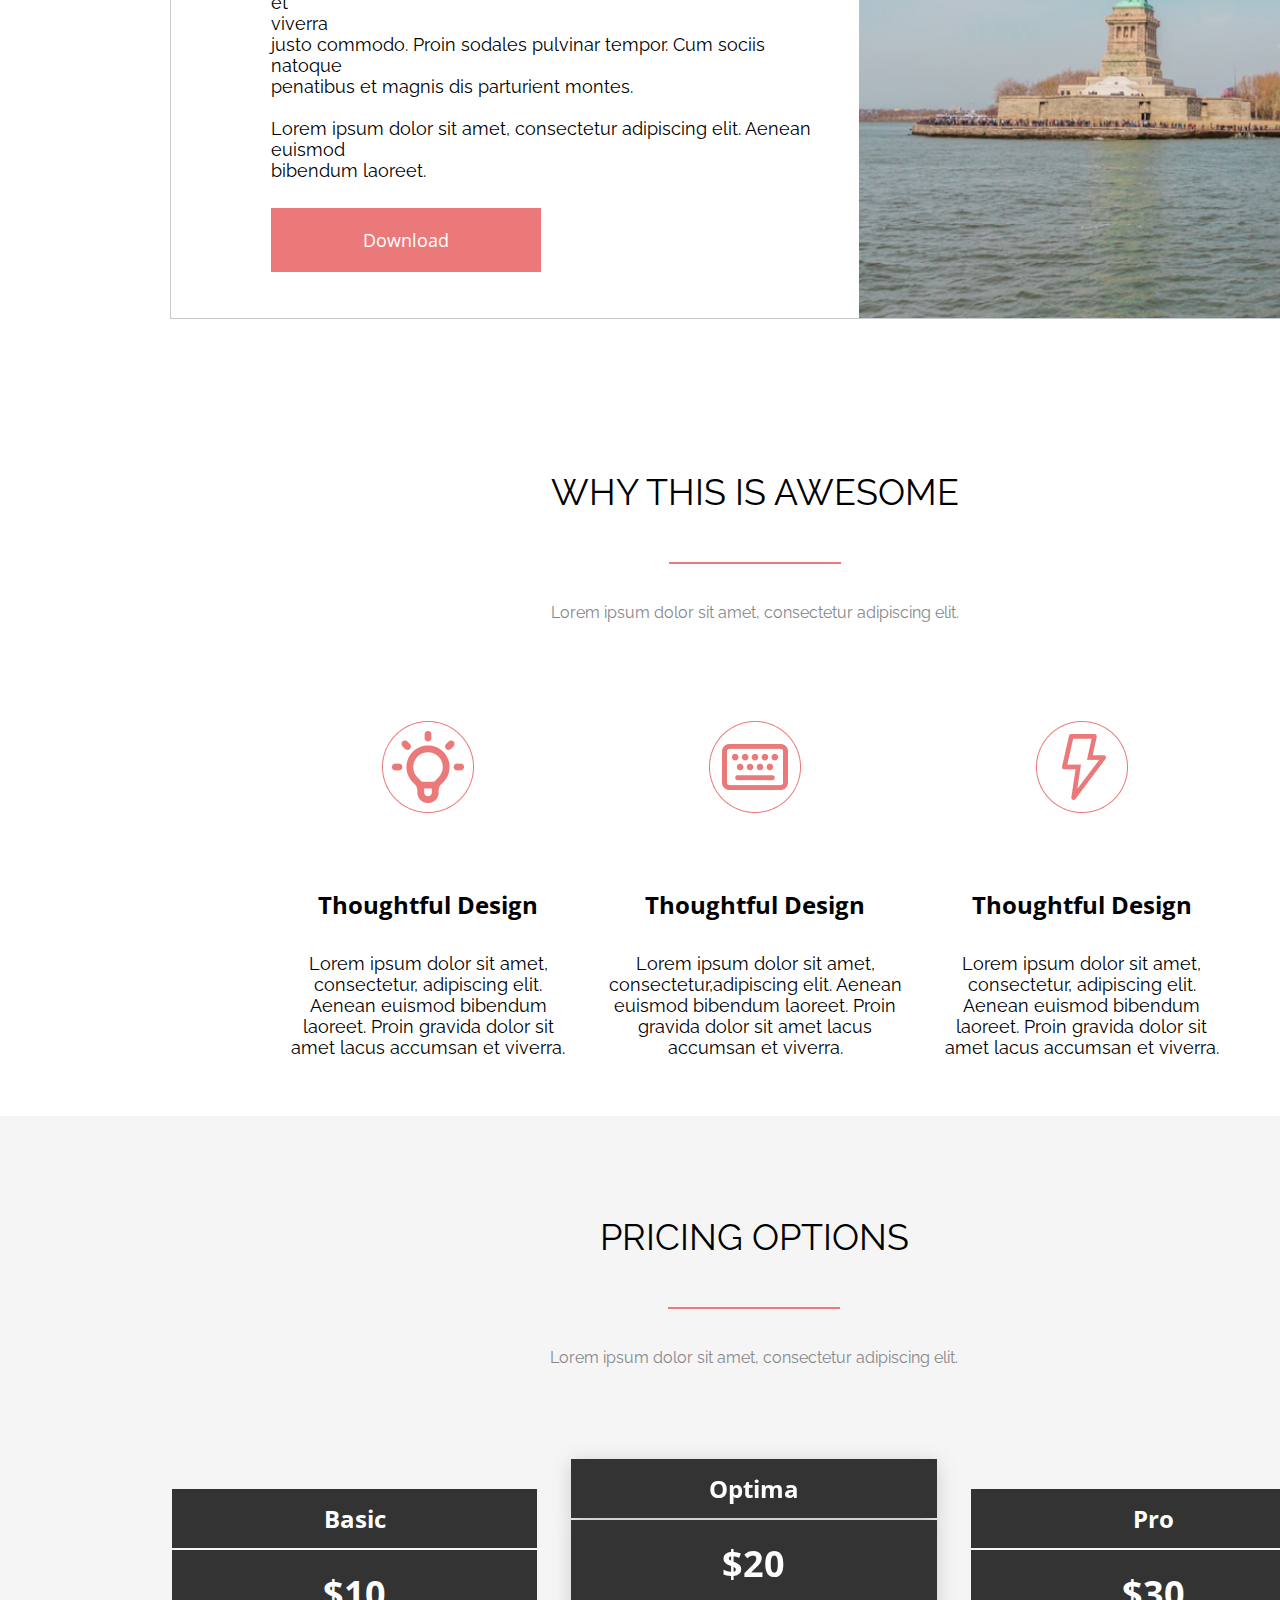
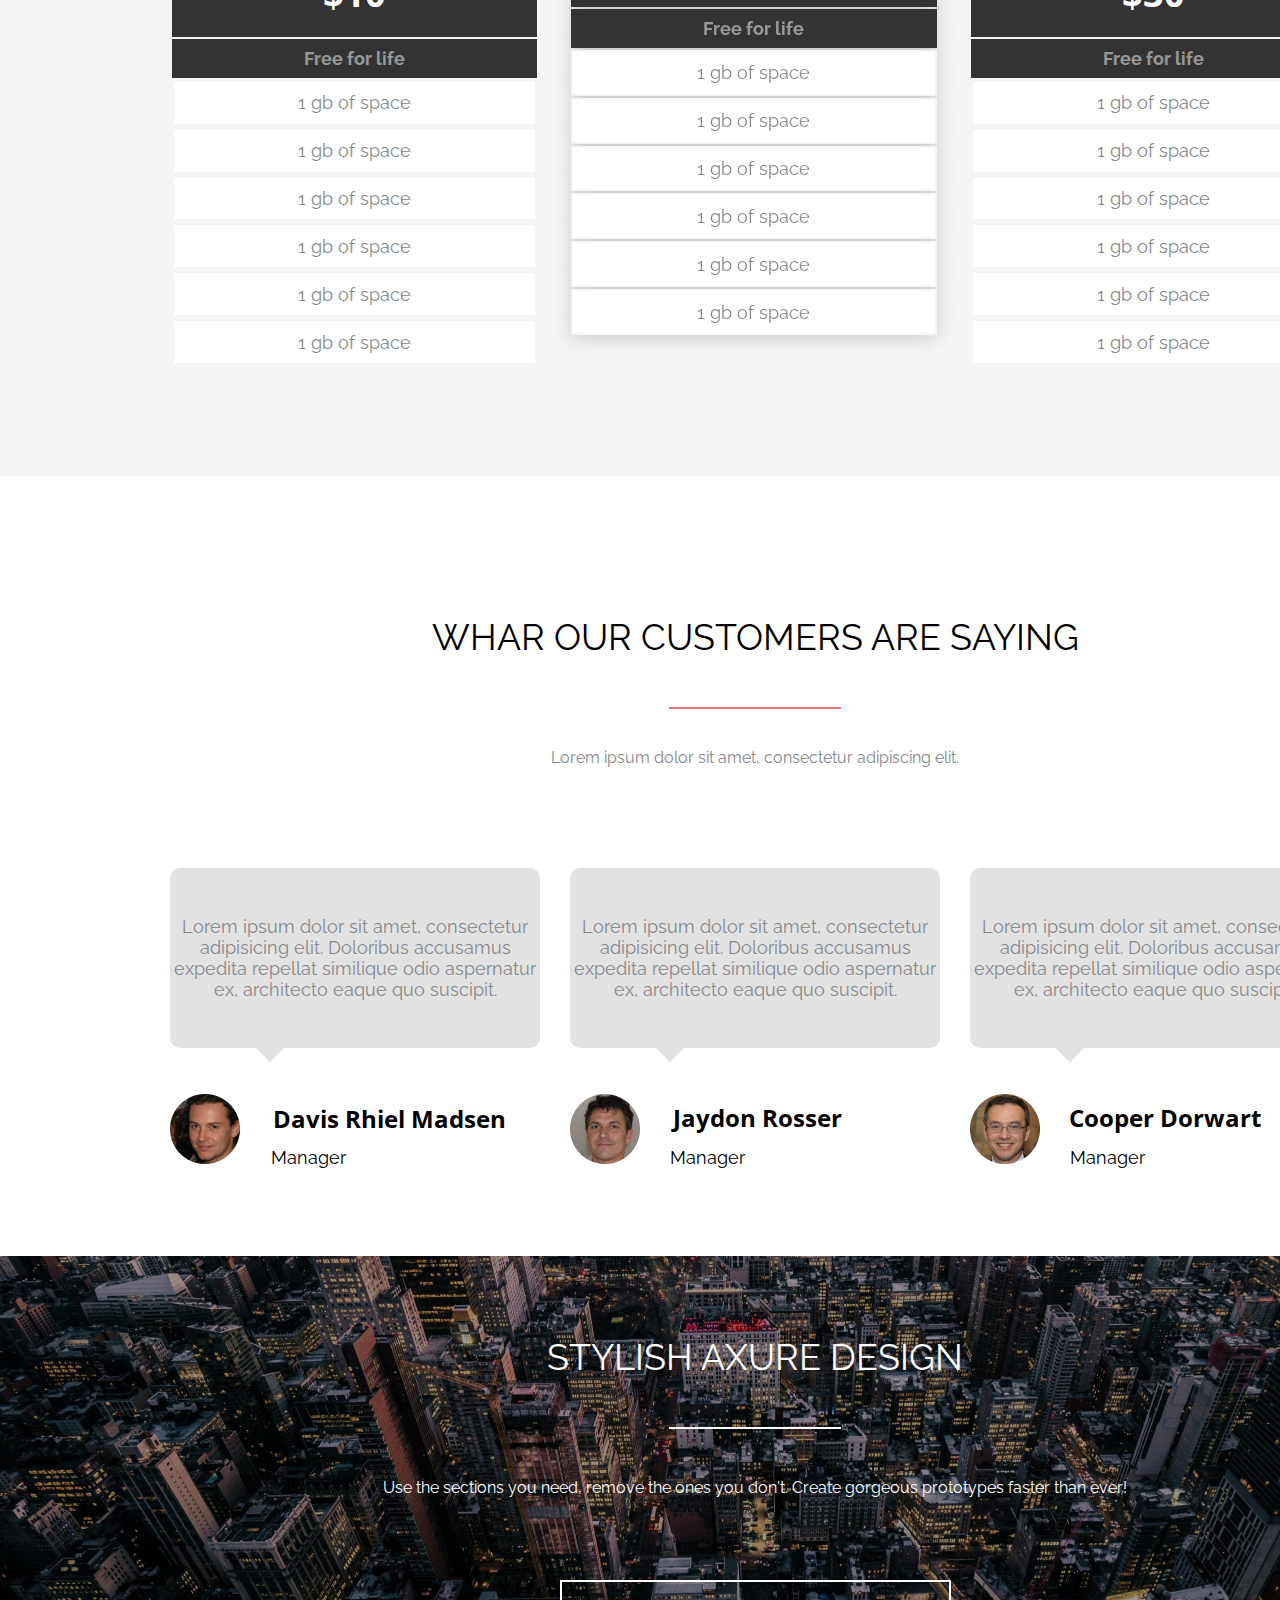
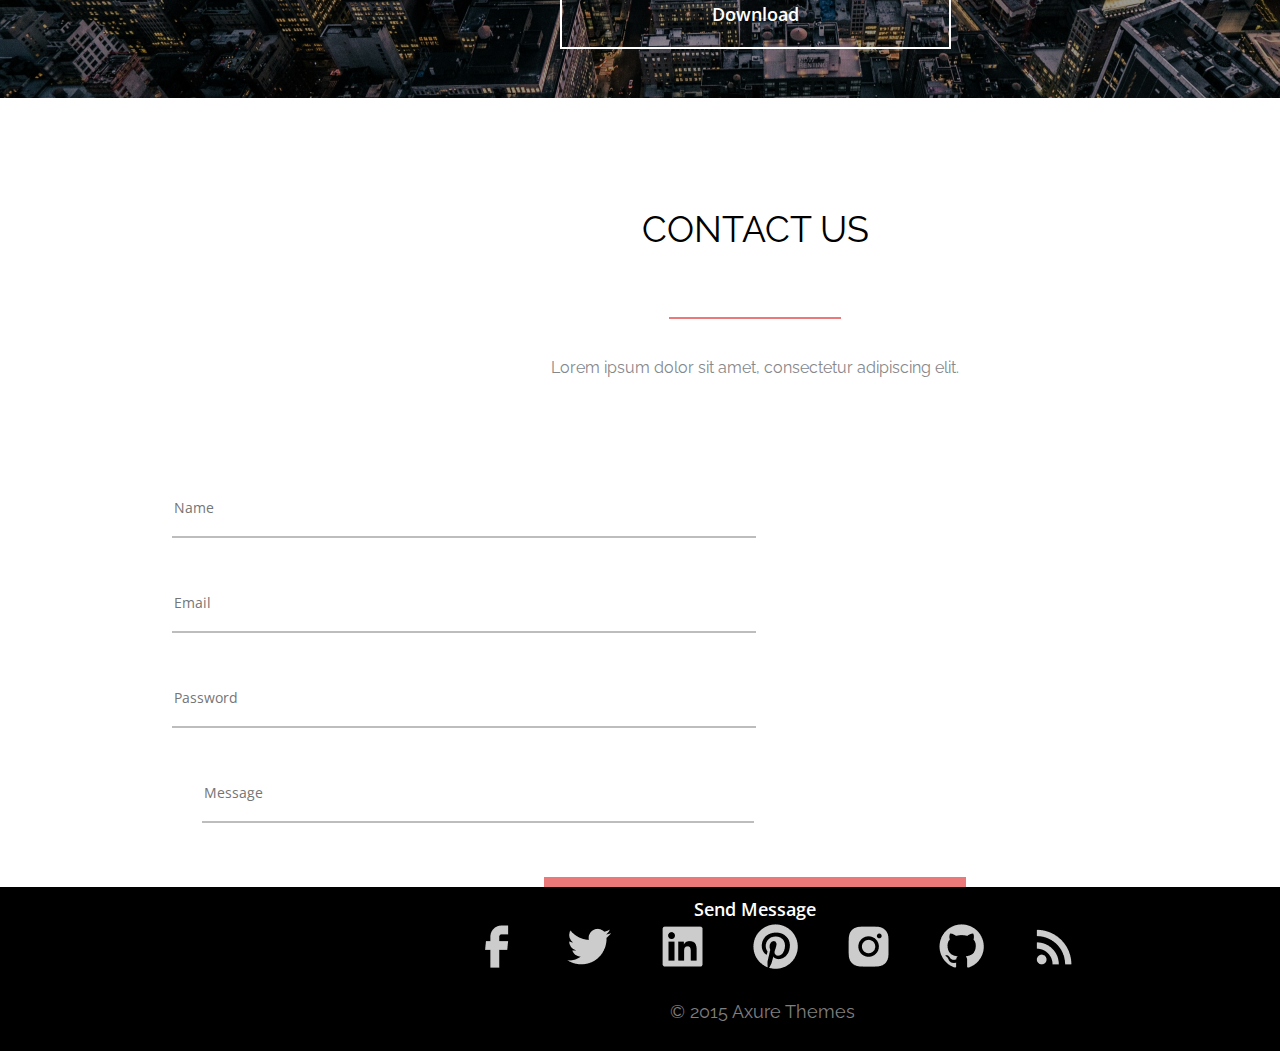
==== commit c6873358: "publRepo" ====
--- a/src/index.html
+++ b/src/index.html
@@ -12,9 +12,9 @@
 <body>
     <div class="wrapper">
         <header class="header">
-            <div class="container-header">
+            <div class="header-container">
                 <img class="header-logo" src="./icon/axit.png" alt="">
-                <div class="navbar-wrap">
+                <nav class="navbar-wrap">
                     <ul class="navbar-menu">
                         <li><a href="#">Features</a></li>
                         <li><a href="#">About</a></li>
@@ -22,13 +22,13 @@
                         <li><a href="#">Reviews</a></li>
                         <li><a href="#">Contact</a></li>
                     </ul>
-                </div>
+                </nav>
             </div>
         </header>
  
 
 
-        <div class="container__banner">
+        <div class="banner" style="background-image: url(../src/style/images/banner.png);">
             <div class="content-banner__text">
                 <img class="axit-banner" src="./icon/axit-banner.png" alt="">
                 <h1>MODERN AXURE TEMPLATE <br> FOR BEAUTIFUL <br> PROTOTYPES</h1>
@@ -39,7 +39,7 @@
                 </div>
             </div>
             <div class="registration-banner">
-                <form class="registration-banner-form">
+                <form class="form-registration-banner">
                     <h3 class="text-center">TRY YOUR <span style="color: rgba(236, 121, 121, 1)">FREE</span> TRIAL TODAY</h3>
                     <div class="form-group">
                         <input class="form-control item" type="text" name="username" placeholder="Name">
@@ -85,7 +85,7 @@
 
 
 
-        <div class="container__tabs">
+        <div class="tabs">
             <div class="header-tabs">
                 <span class="active">TAB 1</span>
                 <span>TAB 2</span>
@@ -106,18 +106,18 @@
                     </div>
                 </div>   
                     <div class="content-tabs__icon">
-                        <img class="tabs__icon" src="./icon/tab.png" alt="" width="470" height="540">
-                    </div>
-            </div>
-        </div>
-    
-    
-    
-        <div class="container__about">
-            <div class="header-about">
+                        <img class="tabs__icon" src="./icon/tab.png" alt="" width="480" height="540">
+                    </div>
+            </div>
+        </div>
+    
+    
+    
+        <div class="container-about">
+            <div class="container-about__header">
                 <span>WHY THIS IS AWESOME</span>
             </div>
-            <hr class="line">
+            <hr class="container-about__line">
             <div class="header-about__content">
                 <span>Lorem ipsum dolor sit amet, consectetur adipiscing elit.</span>
             </div>
@@ -148,12 +148,12 @@
 
 
 
-        <div class="container__pricing">
-            <div class="header-about">
+        <div class="container-pricing">
+            <div class="container-pricing__header">
                 <span>PRICING OPTIONS</span>
             </div>
-            <hr class="line">
-            <div class="header-about__content">
+            <hr class="pricing-line">
+            <div class="header-pricing__content">
                 <span>Lorem ipsum dolor sit amet, consectetur adipiscing elit.</span>
             </div>
             <div class="content-price">
@@ -194,65 +194,123 @@
         </div>
 
 
+        
         <div class="reviews">
-            <div class="header-about">
+            <div class="reviews-header__text">
                 <span>WHAR OUR CUSTOMERS ARE SAYING</span>
             </div>
-            <hr class="line">
-            <div class="header-about__content">
+            <hr class="reviews-line">
+            <div class="header-reviews__content">
                 <span>Lorem ipsum dolor sit amet, consectetur adipiscing elit.</span>
             </div>
             <div class="customers">
+
                 <div class="customer1">
-                    <span>Lorem ipsum dolor sit amet, 
-                        consectetur adipisicing elit. Doloribus 
-                        accusamus expedita repellat similique 
-                        odio aspernatur ex, architecto eaque 
-                        quo suscipit.</span>
-                </div>
-                <div class="customer2">
-                    <span>Lorem ipsum dolor sit amet, 
-                        consectetur adipisicing elit. Doloribus 
-                        accusamus expedita repellat similique 
-                        odio aspernatur ex, architecto eaque 
-                        quo suscipit.</span>
-                </div>
-                <div class="customer3">
-                    <span>Lorem ipsum dolor sit amet, 
-                        consectetur adipisicing elit. Doloribus 
-                        accusamus expedita repellat similique 
-                        odio aspernatur ex, architecto eaque 
-                        quo suscipit.</span>
-                </div>
-                <div class="smth">
+                    <div class="customer1__text">
+                        <span>Lorem ipsum dolor sit amet, 
+                            consectetur adipisicing elit. Doloribus 
+                            accusamus expedita repellat similique 
+                            odio aspernatur ex, architecto eaque 
+                            quo suscipit.</span>
+                    </div>
                     <div class="customer-icon1">
                         <img src="./icon/Ellipse1.png" alt="">
+                        <h4>Davis Rhiel Madsen</h4>
+                        <span>Manager</span>
+                    </div>
+                </div>
+
+                <div class="customer2">
+                    <div class="customer2__text">
+                        <span>Lorem ipsum dolor sit amet, 
+                            consectetur adipisicing elit. Doloribus 
+                            accusamus expedita repellat similique 
+                            odio aspernatur ex, architecto eaque 
+                            quo suscipit.</span>
                     </div>
                     <div class="customer-icon2">
-                        <img src="./icon/Ellipse1.png" alt="">
+                        <img src="./icon/Ellipse2.png" alt="">
+                        <h4>Jaydon Rosser</h4>
+                        <span>Manager</span>
+                    </div>
+                </div>
+
+                <div class="customer3">
+                    <div class="customer3__text">
+                        <span>Lorem ipsum dolor sit amet, 
+                            consectetur adipisicing elit. Doloribus 
+                            accusamus expedita repellat similique 
+                            odio aspernatur ex, architecto eaque 
+                            quo suscipit.</span>
                     </div>
                     <div class="customer-icon3">
-                        <img src="./icon/Ellipse1.png" alt="">
-                    </div>
-                </div>
-            </div>
-        </div>
-
-
-
-        <div class="banner2">
-            <div class="header-about">
-                <span style="color: #fff;">STYLISH AXURE DESIGN</span>
+                        <img src="./icon/Ellipse3.png" alt="">
+                        <h4>Cooper Dorwart</h4>
+                        <span>Manager</span>
+                    </div>
+                </div>
+            </div>
+        </div>
+
+
+
+        <div class="banner2" style="background-image: url(../src/style/images/banner2.png);">
+            <div class="header-banner2__text">
+                <span">STYLISH AXURE DESIGN</span>
             </div>
             <hr class="line-banner2">
-            <div class="header-about__content">
-                <span style="color: #fff;">Use the sections you need, remove the ones you don't.  Create gorgeous prototypes faster than ever!</span>
-            </div>
-            <div class="content-banner2__button">
-                <button class="banner2-button">Download</button>
-            </div>
-        </div>
-
+            <div class="header-banner2__content">
+                <span>Use the sections you need, remove the ones you don't.  Create gorgeous prototypes faster than ever!</span>
+            </div>
+            <button class="bannerbtn" type="submit">Download</button>
+        </div>
+
+
+
+        <div class="container-contact">
+            <div class="container-contact__header">
+                <span>CONTACT US</span>
+            </div>
+            <hr class="container-contact__line">
+            <div class="header-contact__content">
+                <span>Lorem ipsum dolor sit amet, consectetur adipiscing elit.</span>
+            </div>
+            <form>
+                <div class="form-contact">
+                    <input class="form-contact item" type="text" name="username" placeholder="Name">
+                    <hr class="line-contact">
+                </div>
+                <div class="form-contact">
+                    <input class="form-contact item" type="email" name="email" placeholder="Email">
+                    <hr class="line-contact">
+                </div>
+                <div class="form-contact">
+                    <input class="form-contact item" type="password" name="password" placeholder="Password">
+                    <hr class="line-contact">
+                </div>
+                <div class="form-contact">
+                    <input class="form-contact item2" type="text2" name="message" placeholder="Message">
+                    <hr class="line-contact2">
+                </div>
+                <button class="submitbtn" type="submit">Send Message</button>
+            </form>
+        </div>
+
+
+
+        <footer class="footer">
+            <div class="social-media__icon2">
+                <img src="./icon/facebook_icon2.png" alt="">
+                <img src="./icon/twitter_icon2.png" alt="">
+                <img src="./icon/linkedin_icon2.png" alt="">
+                <img src="./icon/pinterest_icon2.png" alt="">
+                <img src="./icon/instagram_icon2.png" alt="">                    <img src="./icon/github_icon2.png" alt="">
+                <img src="./icon/rss_icon2.png" alt="">
+            </div>
+            <div class="footer__text">
+                <span>© 2015 Axure Themes</span>
+            </div>
+        </footer>
 
     </div>
 </body>
--- a/src/style/style.css
+++ b/src/style/style.css
@@ -5,7 +5,7 @@
 .wrapper {
     position: relative;
     width: 1510px;
-    height: 5548px;  
+    min-height: 100vh;  
 }
 
 
@@ -17,7 +17,7 @@
     top: 0px;
 }
 
-.header .container-header {
+.header .header-container {
     height: inherit;
     display: flex;
     justify-content: space-between;
@@ -60,16 +60,31 @@
     flex-flow: row nowrap;
 }
 
-.container-header .header-logo {
+.header-container .header-logo {
     margin-left: 115px;
 }
 
 
 
-.container__banner {
+.banner {
     max-width: 1510px;
     height: 1026px;
-    background: url(images/banner.png);
+    margin: auto;
+    background-repeat: no-repeat;
+    position: relative;
+    z-index: 1;
+}
+
+.banner:before {
+    content: "";
+    position: absolute;
+    top: 0;
+    left: 0;
+    width: 100%;
+    height: 100%;
+    opacity: .4;
+    z-index: -1;
+    background: #000000;
 }
 
 .content-banner__text {
@@ -104,7 +119,7 @@
 .line-banner {
     position: relative;
     margin: 0;
-    top: 557px;
+    top: 657px;
     width: 170px;
     border: 1px solid #FFFFFF;
     font-size: 18px;
@@ -114,7 +129,7 @@
     position: absolute;
     left: 11.26%;
     right: 70.86%;
-    top: 12.6%;
+    top: 70%;
     bottom: 86.64%;
 
     font-family: 'Raleway';
@@ -163,11 +178,11 @@
     border-radius: 10px;
 }
 
-.registration-banner-form {
+.form-registration-banner {
     margin: 0 50px;
 }
 
-.registration-banner-form h3 {
+.form-registration-banner h3 {
     margin-top: 24px;
     margin-bottom: 0;
 
@@ -179,7 +194,7 @@
     text-align: center;
 }
 
-.registration-banner-form .item {
+.form-registration-banner .item {
     border: none;
     outline: none;
     height: 19px;
@@ -201,7 +216,7 @@
     border: 0.5px solid #BDBDBD;
 }
 
-.registration-banner-form .create-account {
+.form-registration-banner .create-account {
     position: absolute;
     height: 70px;
     width: 470px;
@@ -272,7 +287,7 @@
 
 
 
-.container__tabs {
+.tabs {
     max-width: 1170px;
     height: 540px;
     margin: 0 170px;
@@ -387,13 +402,13 @@
 
 
 
-.container__about {
+.container-about {
     max-width: 1170px;
     height: 685px;
     margin: 0 170px;
 }
 
-.header-about {
+.container-about__header {
     padding: 40px 0;
     text-align: center;
 
@@ -402,7 +417,7 @@
     font-size: 36px;  
 }
 
-.line {
+.container-about__line {
     align-items: center;
     width: 170px;
     border: 1px solid #EC7979;
@@ -471,13 +486,39 @@
 
 
 
-.container__pricing {
+.container-pricing {
     max-width: 1508px;
     height: 900px;
     margin: 0;
     padding-top: 60px;
 
     background: rgba(245, 245, 245, 1);
+}
+
+.container-pricing__header {
+    padding: 40px 0;
+    text-align: center;
+
+    font-family: 'Raleway';
+    font-style: normal;
+    font-size: 36px;
+}
+
+.pricing-line {
+    align-items: center;
+    width: 170px;
+    border: 1px solid #EC7979;
+    font-size: 18px;
+}
+
+.header-pricing__content {
+    padding: 30px;
+    text-align: center;
+    color: rgba(134, 135, 139, 1);
+    text-align: center;
+
+    font-family: 'Raleway';
+    font-style: sans-serif;
 }
 
 .content-price {
@@ -520,6 +561,13 @@
     font-family: 'Raleway';
     font-style: normal;
     font-size: 18px;
+}
+
+td:hover {
+    width: 370px;
+    height: 45px;
+    box-shadow: 0 12px 16px 0 rgba(0, 0, 0, 0.24), 0 17px 50px 0 rgba(0, 0, 0, 0.19);
+    background: transparent;
 }
 
 .font-price {
@@ -538,15 +586,45 @@
     margin: 50px 170px 0;
     padding-top: 50px;
     padding-bottom: 50px;
-    border: 1px solid rgba(236, 121, 121, 1)
+}
+
+.reviews-header__text {
+    padding: 40px 0;
+    text-align: center;
+
+    font-family: 'Raleway';
+    font-style: normal;
+    font-size: 36px;
+}
+
+.reviews-line {
+    align-items: center;
+    width: 170px;
+    border: 1px solid #EC7979;
+    font-size: 18px;
+}
+
+.header-reviews__content {
+    padding: 30px;
+    text-align: center;
+    color: rgba(134, 135, 139, 1);
+    text-align: center;
+
+    font-family: 'Raleway';
+    font-style: sans-serif;
 }
 
 .customer1 {
-    position: absolute;
     width: 370px;
     height: 180px;
+    position: absolute;
     left: 170px;
     top: 4068px;
+}
+
+.customer1__text {
+    width: 370px;
+    height: 180px;
     display: flex;
     align-items: center;
     text-align: center;
@@ -555,7 +633,7 @@
     border-radius: 10px;
 }
 
-.customer1 span {
+.customer1__text span {
     margin: 0;
     
     font-family: 'Raleway';
@@ -567,7 +645,92 @@
     color: #86878B;
 }
 
-.customer1::before, .customer3::after {
+.customer1__text::before, .customer3::after {
+    content: '';
+    position: absolute;
+    background: #e2e2e2;
+    left: 90px; 
+    bottom: -10px;
+    width: 20px; 
+    height: 20px;
+    transform: rotate(45deg);
+    -webkit-transform: rotate(-45deg);
+}
+
+.customer1__text::before {
+    z-index: 1;
+    box-shadow: none;
+}
+
+.customer-icon1 {
+    height: 135px;
+    width: 370px;
+}
+
+.customer-icon1 img {
+    margin-top: 46px;
+}
+
+.customer-icon1 h4 {
+    height: 54px;
+    width: 269px;
+    margin: 0;
+    position: absolute;
+    left: 27.88%;
+    top: 130%;
+    right: 64.3%;
+    bottom: 25.74%;
+
+    font-family: 'Open Sans';
+    font-style: normal;
+    font-weight: 700;
+    font-size: 24px;
+    line-height: 33px;
+}
+
+.customer-icon1 span {
+    margin-left: 27px;
+
+    font-family: 'Raleway';
+    font-style: normal;
+    font-weight: 400;
+    font-size: 18px;
+    line-height: 21px;
+}
+
+
+.customer2 {
+    position: absolute;
+    width: 370px;
+    height: 180px;
+    left: 570px;
+    top: 4068px;
+}
+
+.customer2__text {
+    width: 370px;
+    height: 180px;
+    display: flex;
+    align-items: center;
+    text-align: center;
+
+    background: #E2E2E2;
+    border-radius: 10px;
+}
+
+.customer2__text span {
+    margin: 0;
+    
+    font-family: 'Raleway';
+    font-style: normal;
+    font-weight: 400;
+    font-size: 18px;
+    line-height: 21px;
+
+    color: #86878B;
+}
+
+.customer2::before, .customer3::after {
     content: '';
     position: absolute;
     background: #E2E2E2;
@@ -579,19 +742,58 @@
     -webkit-transform: rotate(45deg);
 }
 
-.customer1::before {
+.customer2::before {
     z-index: 1;
     box-shadow: none;
 }
 
-
-
-.customer2 {
+.customer-icon2 {
+    height: 135px;
+    width: 370px;
+}
+
+.customer-icon2 img {
+    margin-top: 46px;
+}
+
+.customer-icon2 h4 {
+    height: 54px;
+    width: 269px;
+    position: absolute;
+    left: 27.88%;
+    right: 37.81%;
+    top: 111.88%;
+    bottom: 25.74%;
+
+    font-family: 'Open Sans';
+    font-style: normal;
+    font-weight: 700;
+    font-size: 24px;
+    line-height: 33px;
+}
+
+.customer-icon2 span {
+    margin-left: 26px;
+
+    font-family: 'Raleway';
+    font-style: normal;
+    font-weight: 400;
+    font-size: 18px;
+    line-height: 21px;
+}
+
+
+.customer3 {
     position: absolute;
     width: 370px;
     height: 180px;
-    left: 570px;
+    left: 970px;
     top: 4068px;
+}
+
+.customer3__text {
+    width: 370px;
+    height: 180px;
     display: flex;
     align-items: center;
     text-align: center;
@@ -600,7 +802,7 @@
     border-radius: 10px;
 }
 
-.customer2 span {
+.customer3__text span {
     margin: 0;
     
     font-family: 'Raleway';
@@ -612,7 +814,7 @@
     color: #86878B;
 }
 
-.customer2::before, .customer3::after {
+.customer3::before, .customer3::after {
     content: '';
     position: absolute;
     background: #E2E2E2;
@@ -624,77 +826,45 @@
     -webkit-transform: rotate(45deg);
 }
 
-.customer2::before {
-    z-index: 1;
-    box-shadow: none;
-}
-
-.customer3 {
-    position: absolute;
-    width: 370px;
-    height: 180px;
-    left: 970px;
-    top: 4068px;
-    display: flex;
-    align-items: center;
-    text-align: center;
-
-    background: #E2E2E2;
-    border: #E2E2E2;
-    border-radius: 10px;
-}
-
-.customer3 span {
-    margin: 0;
-    
-    font-family: 'Raleway';
-    font-style: normal;
-    font-weight: 400;
-    font-size: 18px;
-    line-height: 21px;
-
-    color: #86878B;
-}
-
-.customer3::before, .customer3::after {
-    content: '';
-    position: absolute;
-    background: #E2E2E2;
-    left: 90px; 
-    bottom: -10px;
-    width: 20px; 
-    height: 20px;
-    transform: rotate(45deg);
-    -webkit-transform: rotate(45deg);
-}
-
 .customer3::before {
     z-index: 1;
     box-shadow: none;
 }
 
-
-.customer-icon1 {
-    position: absolute;
-    left: 170px;
-    top: 4311px;
-    width: 369px;
-}
-
-.customer-icon2 {
-    position: absolute;
-    width: 70px;
-    height: 70px;
-    left: 570px;
-    top: 4311px;
-}
-
 .customer-icon3 {
-    position: absolute;
-    width: 70px;
-    height: 70px;
-    left: 970px;
-    top: 4311px;
+    height: 135px;
+    width: 370px;
+}
+
+.customer-icon3 img {
+    margin-top: 46px;
+}
+
+.customer-icon3 h4 {
+    height: 54px;
+    width: 269px;
+    margin: 0;
+    position: absolute;
+    left: 26.86%;
+    right: 11.32%;
+    top: 129.69%;
+    bottom: 25.74%;
+
+    font-family: 'Open Sans';
+    font-style: normal;
+    font-weight: 700;
+    font-size: 24px;
+    line-height: 33px;
+}
+
+.customer-icon3 span {
+    margin-left: 26px;
+
+    font-family: 'Raleway';
+    font-style: normal;
+    font-weight: 400;
+    font-size: 18px;
+    line-height: 21px;
 }
 
 
@@ -703,9 +873,34 @@
 
 
 .banner2 {
+    max-width: 1510px;
     height: 442px;
-    max-width: 1510px;
-    background: url(images/banner2.png);
+    margin: auto;
+    background-repeat: no-repeat;
+    position: relative;
+    z-index: 1;
+}
+
+.banner2::before {
+    content: "";
+    position: absolute;
+    left: 0;
+    top: 0;
+    width: 100%;
+    height: 100%;
+    opacity: .4;
+    z-index: -1;
+    background: #000000;
+}
+
+.header-banner2__text {
+    padding: 80px 0 40px;
+    text-align: center;
+    color: #fff;
+
+    font-family: 'Raleway';
+    font-style: normal;
+    font-size: 36px;  
 }
 
 .line-banner2 {
@@ -715,11 +910,22 @@
     font-size: 18px;
 }
 
+.header-banner2__content {
+    padding: 40px;
+    text-align: center;
+    color: rgba(255, 255, 255, 1);
+    text-align: center;
+    margin-bottom: 43px;
+
+    font-family: 'Raleway';
+    font-style: sans-serif;
+}
+
 .content-banner2__button {
-    width: 270px;
-    position: absolute;
+    position: absolute;
+    width: 370px;
     left: 570px;
-    top: 4755px;
+    top: 4724px;
 
     text-align: center;
     font-family: 'Open Sans';
@@ -731,10 +937,191 @@
     border: 2px solid #fff;
 }
 
-.banner2-button {
-    padding: 20px;
+.bannerbtn {
     border: none;
-    font: inherit;
-    color: inherit;
-    background-color: transparent;
-}
+    text-decoration: none;
+    padding: 20px 150px;
+    margin: 0 auto;
+    background: transparent;
+
+    font-family: 'Open Sans';
+    font-style: normal;
+    font-weight: 600;
+    font-size: 18px;
+    line-height: 25px;
+    display: flex;
+    align-items: center;
+    text-align: center; 
+
+    color: white;
+    border: 2px solid #fff;
+}
+
+.bannerbtn:hover {
+    height: 70px;
+    width: 401px;
+    box-shadow: 0 12px 16px 0 rgba(0, 0, 0, 0.24), 0 17px 50px 0 rgba(0, 0, 0, 0.19);
+    background: transparent;
+}
+
+
+
+
+
+
+.container-contact {
+    max-width: 1170px;
+    height: 685px;
+    margin: 50px 170px 0;
+
+    border: 2px solid rgb(255, 255, 255);
+}
+
+.container-contact__header {
+    padding: 58px 0;
+    text-align: center;
+
+    font-family: 'Raleway';
+    font-style: normal;
+    font-size: 36px;  
+}
+
+.container-contact__line {
+    align-items: center;
+    width: 170px;
+    border: 1px solid #EC7979;
+    font-size: 18px;
+}
+
+.header-contact__content {
+    margin-bottom: 90px;
+    padding: 30px;
+    text-align: center;
+    color: rgba(134, 135, 139, 1);
+    text-align: center;
+
+    font-family: 'Raleway';
+    font-style: sans-serif;
+}
+
+.form-contact {
+    display: inline-block;
+}
+
+.form-contact .item {
+    border: none;
+    outline: none;
+    margin-bottom: 10px;
+
+    font-family: 'Open Sans';
+    font-style: normal;
+    font-weight: 400;
+    font-size: 14px;
+    line-height: 19px;
+}
+
+.form-contact .item2 {
+    border: none;
+    outline: none;
+    margin-bottom: 10px;
+    margin-left: 30px;
+
+    font-family: 'Open Sans';
+    font-style: normal;
+    font-weight: 400;
+    font-size: 14px;
+    line-height: 19px;
+}
+
+.line-contact2 {
+    margin-left: 30px;
+    margin-bottom: 50px;
+    border: 0.5px solid #BDBDBD;
+}
+
+.line-contact {
+    margin-bottom: 50px;
+    border: 0.5px solid #BDBDBD;
+}
+
+input[type="text"] {
+    width: 580px;
+}
+
+input[type="email"] {
+    width: 580px;
+}
+
+input[type="password"] {
+    width: 580px;
+}
+
+input[type="text2"] {
+    width: 548px;
+}
+
+.submitbtn {
+    border: none;
+    text-decoration: none;
+    padding: 20px 150px;
+    margin: 0 auto;
+    background-color: #EC7979;
+
+    font-family: 'Open Sans';
+    font-style: normal;
+    font-weight: 600;
+    font-size: 18px;
+    line-height: 25px;
+    display: flex;
+    align-items: center;
+    text-align: center; 
+
+    color: #ffffff;
+}
+
+.submitbtn:hover {
+    height: 65px;
+    width: 433px;
+    box-shadow: 0 12px 16px 0 rgba(0, 0, 0, 0.24), 0 17px 50px 0 rgba(0, 0, 0, 0.19);
+    background-color:#AB4949;
+}
+
+
+
+
+.footer {
+    height: 164px;
+    margin-top: 50px;
+    background-color: rgb(0, 0, 0);
+}
+
+.social-media__icon2 {
+    position: absolute;
+    display: inline;
+    left: 470px;
+    top: 5720px;
+}
+
+.social-media__icon2 img {
+    margin-right: 35px;
+}
+
+.footer__text span {
+    position: absolute;
+    left: 670px;
+    right: 11.32%;
+    top: 99.13%;
+    bottom: 0.49%;
+
+    font-family: 'Raleway';
+    font-style: normal;
+    font-weight: 400;
+    font-size: 18px;
+    line-height: 21px;
+    display: flex;
+    align-items: center;
+    text-align: center;
+
+    color: rgba(255, 255, 255, 0.5);
+}
+
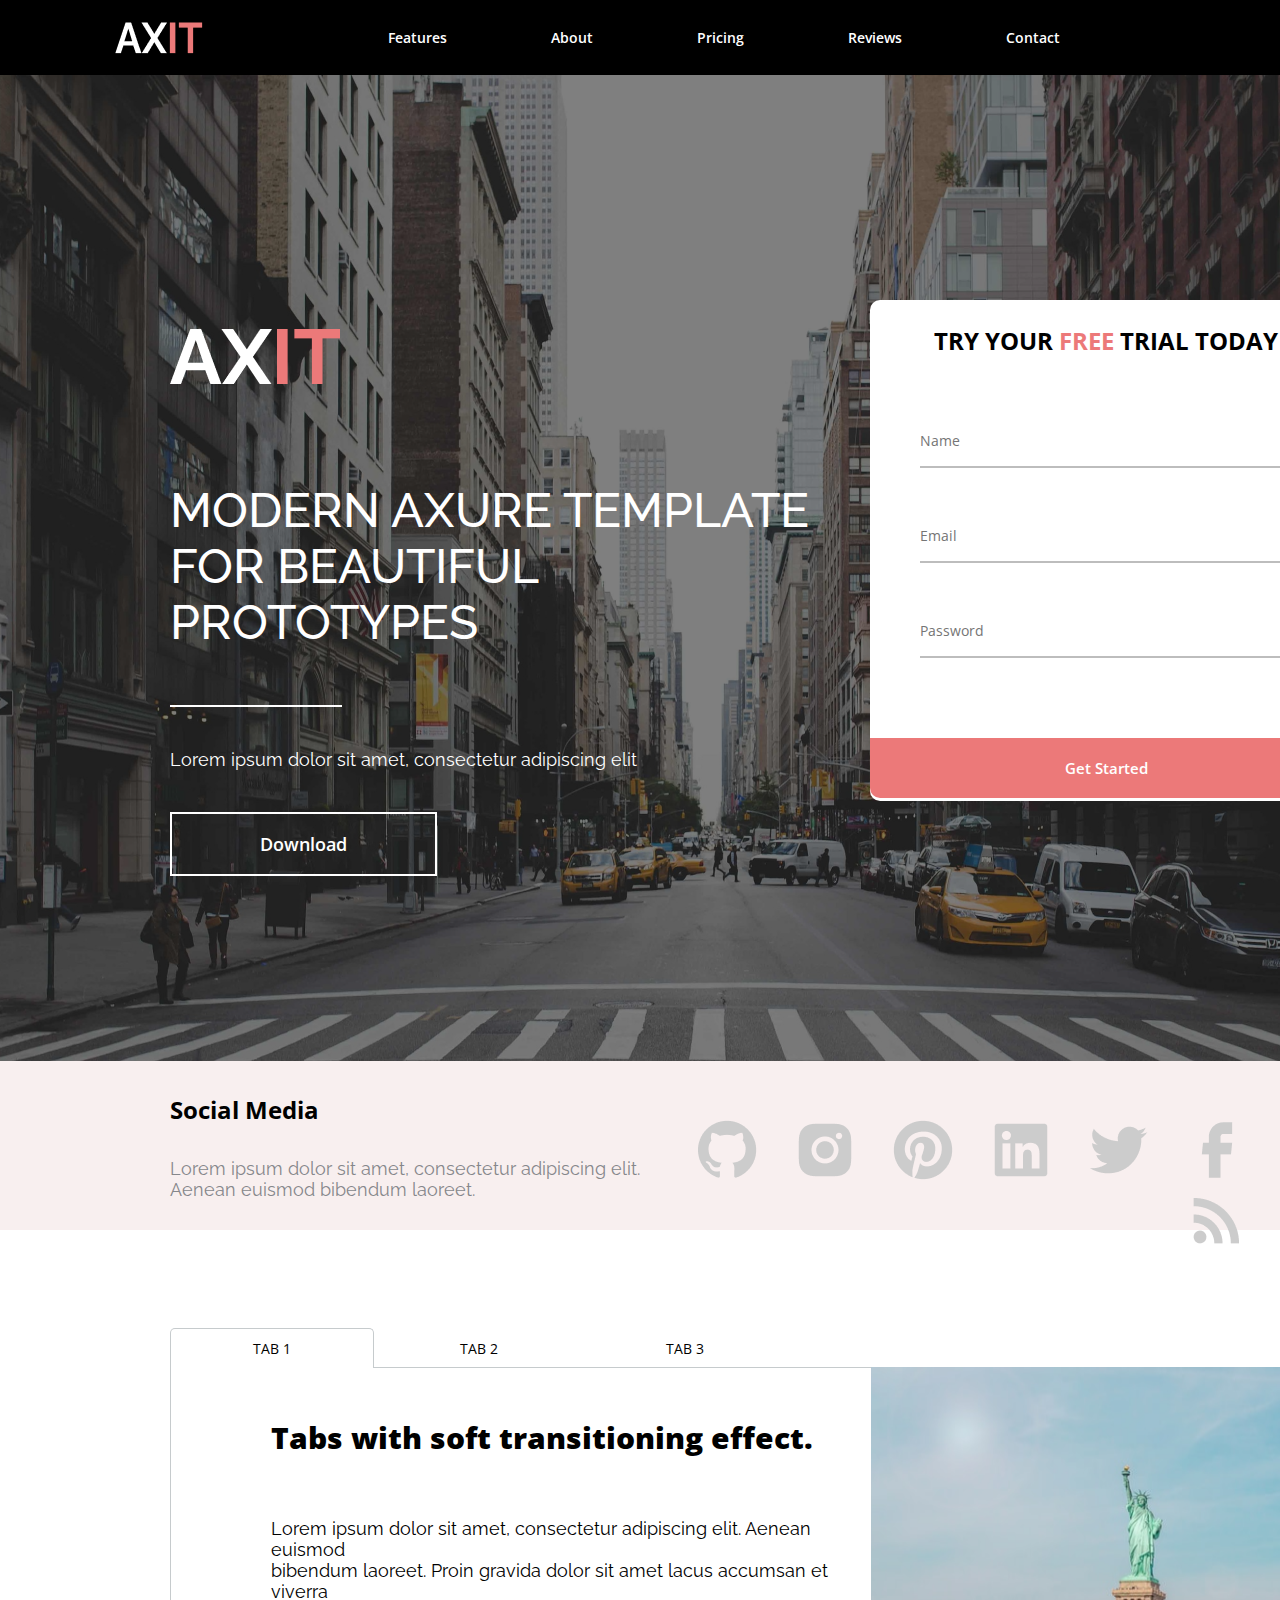
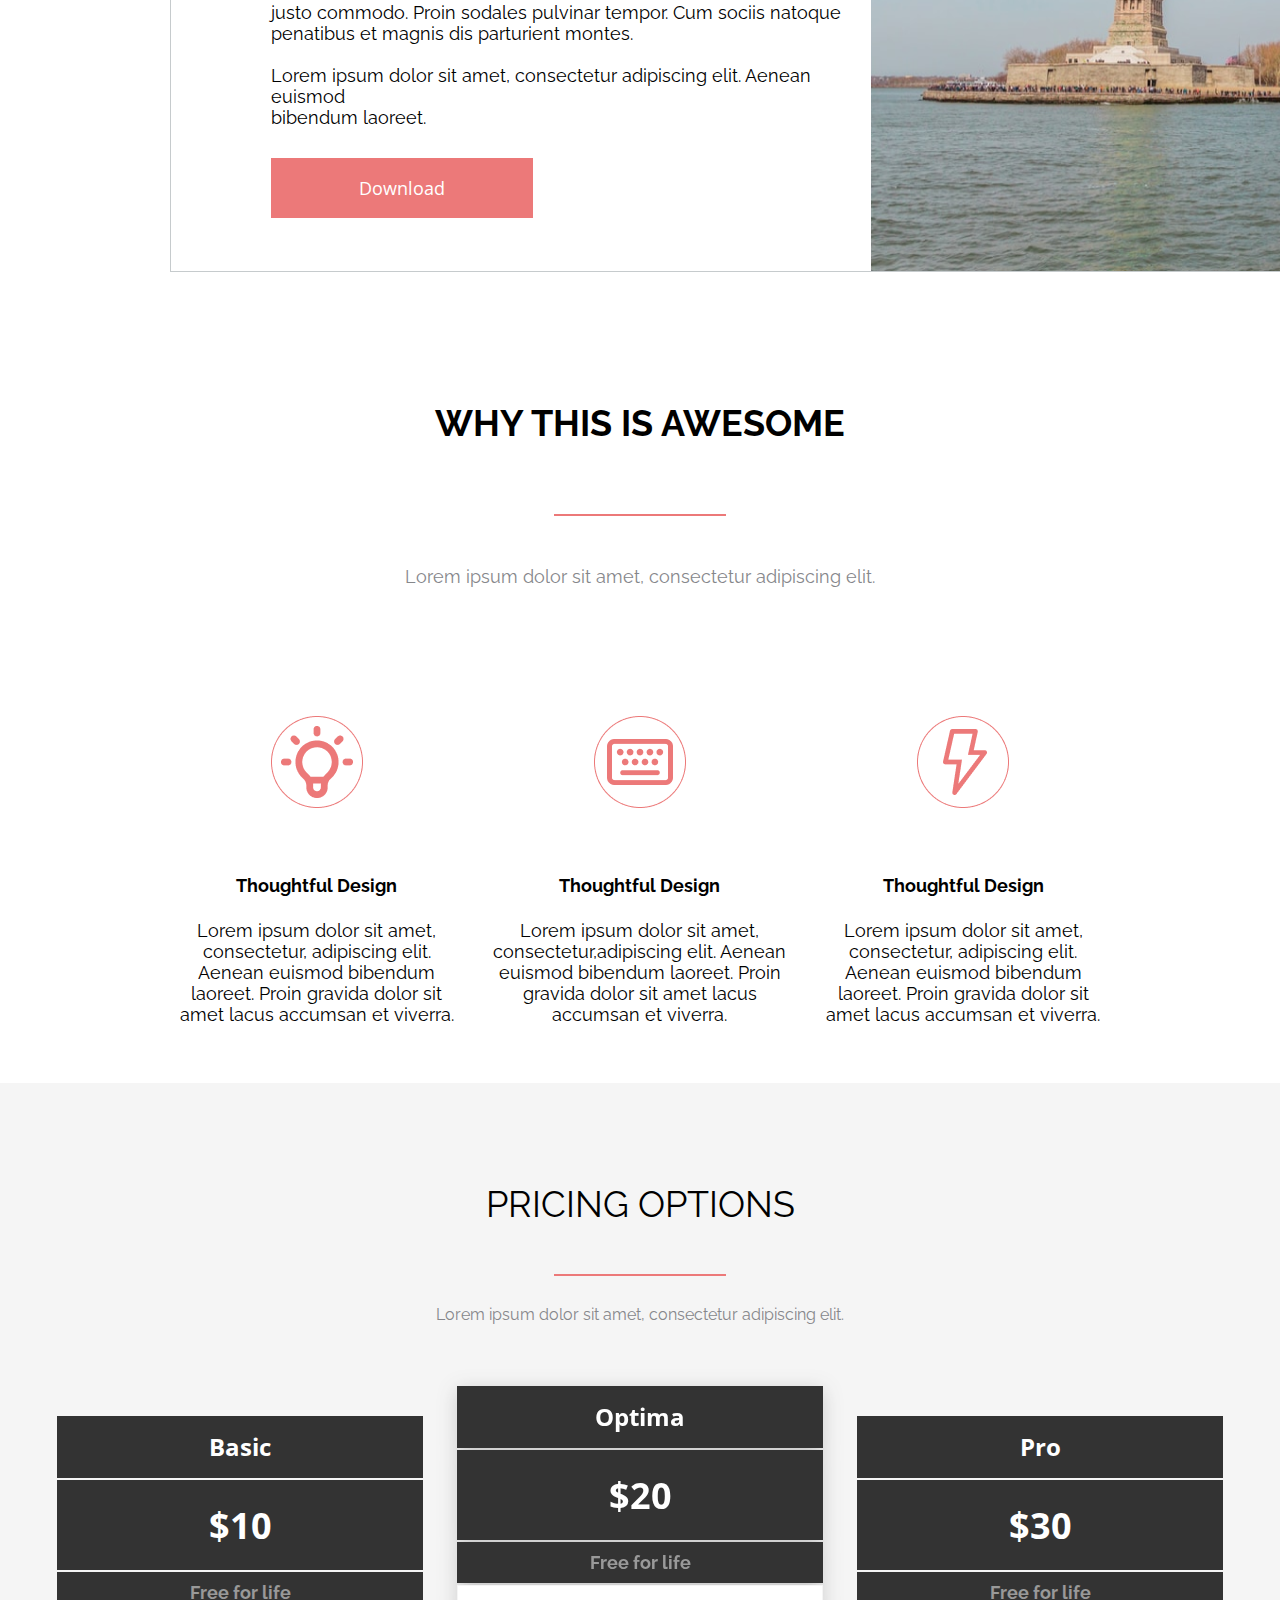
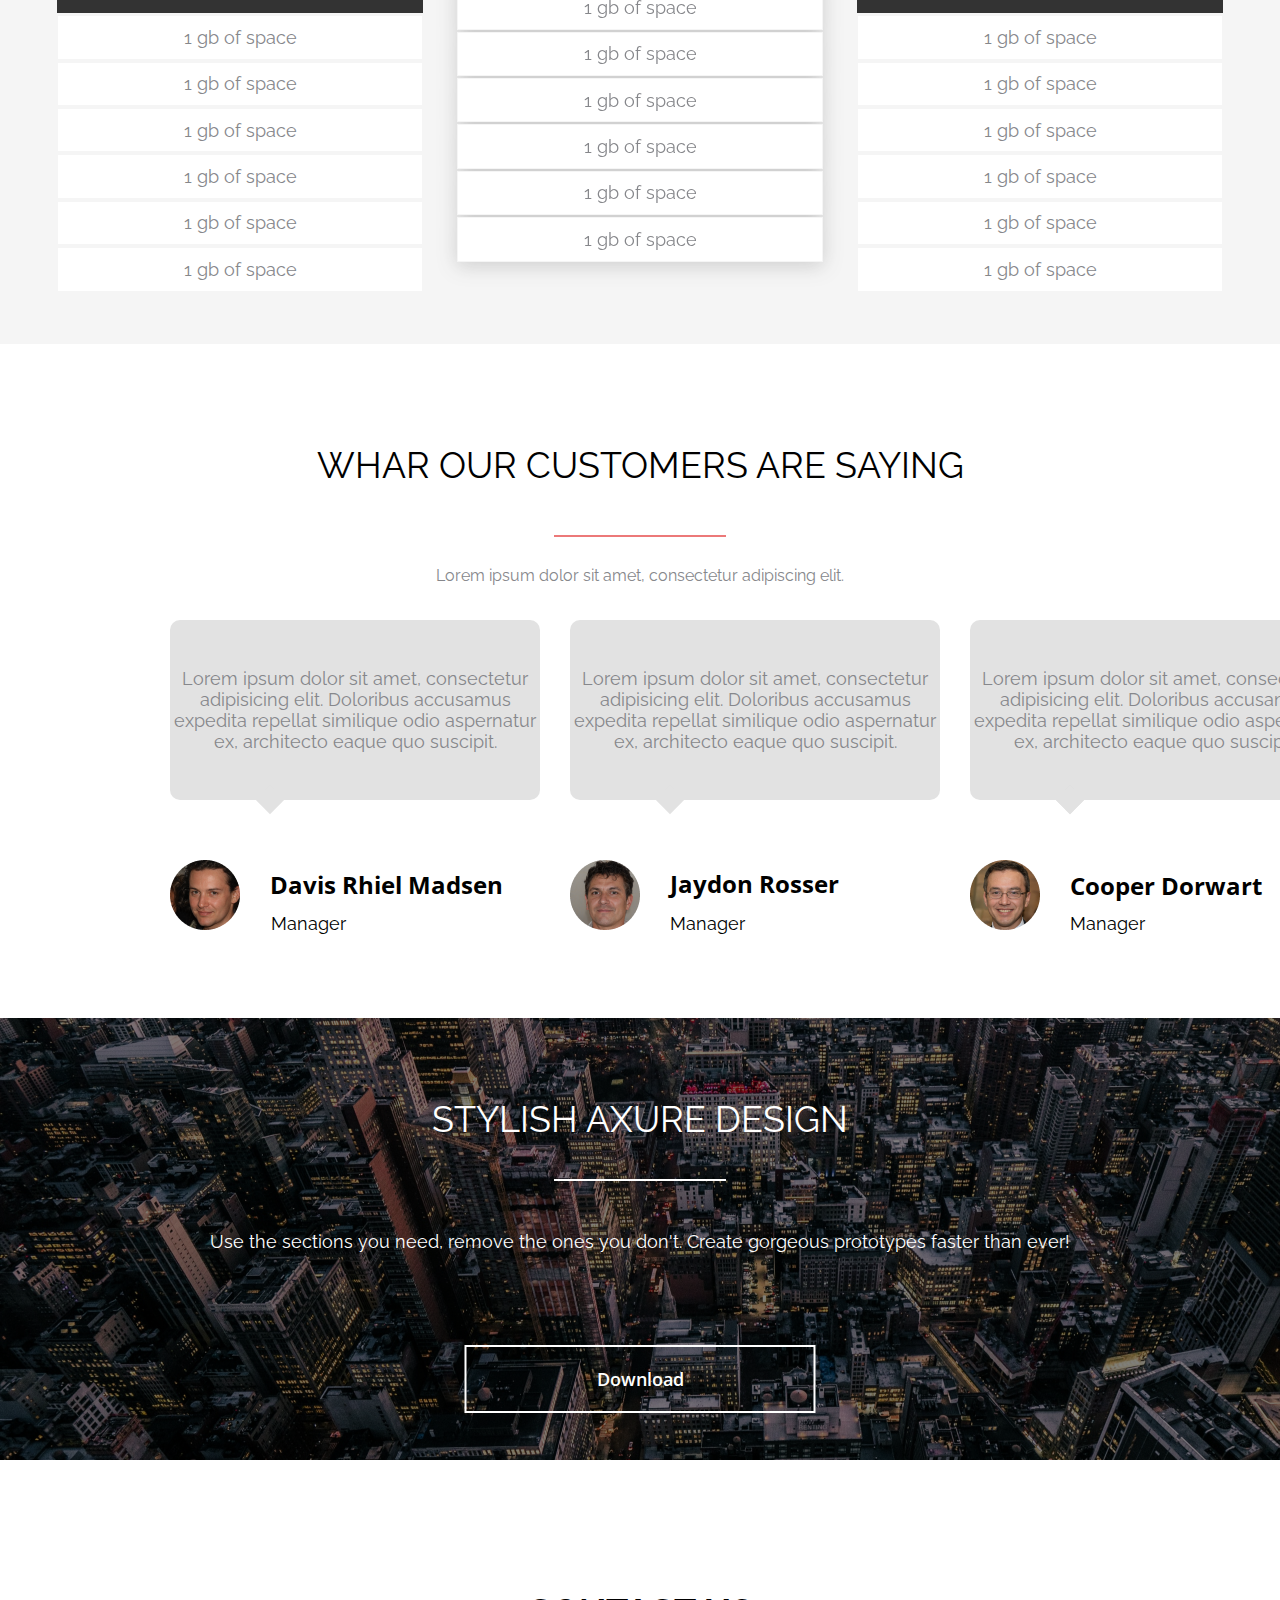
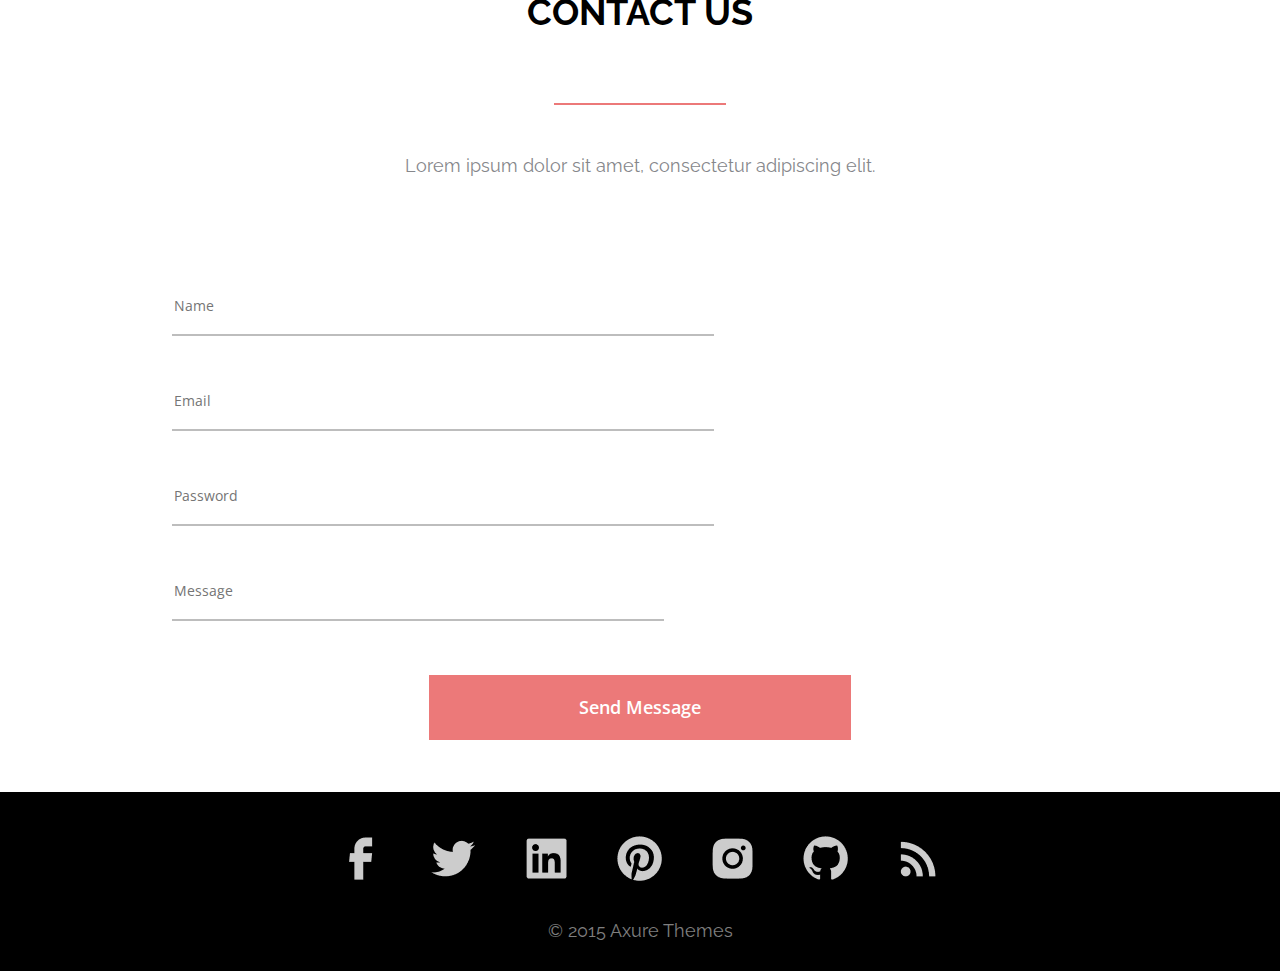
==== commit eea44f62: "publRepo" ====
--- a/src/index.html
+++ b/src/index.html
@@ -1,5 +1,5 @@
 <!DOCTYPE html>
-<html lang="ru">
+<html lang="eg">
 <head>
     <meta charset="UTF-8">
     <link rel="preconnect" href="https://fonts.googleapis.com">
@@ -11,6 +11,7 @@
 </head>
 <body>
     <div class="wrapper">
+
         <header class="header">
             <div class="header-container">
                 <img class="header-logo" src="./icon/axit.png" alt="">
@@ -27,65 +28,64 @@
         </header>
  
 
-
-        <div class="banner" style="background-image: url(../src/style/images/banner.png);">
-            <div class="content-banner__text">
-                <img class="axit-banner" src="./icon/axit-banner.png" alt="">
-                <h1>MODERN AXURE TEMPLATE <br> FOR BEAUTIFUL <br> PROTOTYPES</h1>
-                <hr class="line-banner">
-                <span>Lorem ipsum dolor sit amet, consectetur adipiscing elit</span>
-                <div class="content-banner__button">
-                    <button class="banner-button">Download</button>
-                </div>
-            </div>
-            <div class="registration-banner">
-                <form class="form-registration-banner">
-                    <h3 class="text-center">TRY YOUR <span style="color: rgba(236, 121, 121, 1)">FREE</span> TRIAL TODAY</h3>
-                    <div class="form-group">
-                        <input class="form-control item" type="text" name="username" placeholder="Name">
-                        <hr class="line-registration">
-                    </div>
-                    <div class="form-group">
-                        <input class="form-control item" type="email" name="email" placeholder="Email">
-                        <hr class="line-registration">
-                    </div>
-                    <div class="form-group">
-                        <input class="form-control item" type="password" name="password" placeholder="Password">
-                        <hr class="line-registration">
-                    </div>
-                    <div class="form-group">
-                        <button class="btn create-account" type="submit">Get Started</button>
-                    </div>
-                </form>
-            </div>
+        <div class="main" style="background-image: url(../src/style/images/banner.png);">
+            <div class="banner">
+                <div class="banner__text">
+                    <img class="axit-banner" src="./icon/axit-banner.png" width="100%" height="auto" alt="">
+                    <h1>MODERN AXURE TEMPLATE <br> FOR BEAUTIFUL <br> PROTOTYPES</h1>
+                    <hr class="line-banner">
+                    <h5>Lorem ipsum dolor sit amet, consectetur adipiscing elit</h5>
+                    <div class="banner__button">
+                        <button class="button button1">Download</button>
+                    </div>
+                </div>
+                <div class="registration-banner">
+                    <form class="form-registration-banner">
+                        <h3 class="text-center">TRY YOUR <span style="color: rgba(236, 121, 121, 1)">FREE</span> TRIAL TODAY</h3>
+                        <div class="form-group">
+                            <input class="form-control item" type="text" name="username" placeholder="Name">
+                            <hr class="line-registration">
+                        </div>
+                        <div class="form-group">
+                            <input class="form-control item" type="email" name="email" placeholder="Email">
+                            <hr class="line-registration">
+                        </div>
+                        <div class="form-group">
+                            <input class="form-control item" type="password" name="password" placeholder="Password">
+                            <hr class="line-registration">
+                        </div>
+                        <div class="form-group">
+                            <button class="btn create-account" type="submit">Get Started</button>
+                        </div>
+                    </form> <!--form-registration-banner-->
+                </div> <!--registration-banner-->
+            </div> <!--banner-->
         </div>
-
 
 
         <div class="social">
             <div class="social-media">
                 <div class="social-media__text">
-                    <span>Social Media</span>
+                    <h4>Social Media</h4>
                 </div>
                 <div class="social-media__about">
-                    <span>Lorem ipsum dolor sit amet, consectetur adipiscing elit. 
-                        Aenean euismod bibendum laoreet.</span>
-                </div>
-            </div>
-            <div class="social-media__icon">
-                <img src="./icon/facebook_icon.png" alt="">
-                <img src="./icon/twitter_icon.png" alt="">
-                <img src="./icon/linkedin_icon.png" alt="">
-                <img src="./icon/pinterest_icon.png" alt="">
-                <img src="./icon/instagram_icon.png" alt="">
-                <img src="./icon/github_icon.png" alt="">                    
-                <img src="./icon/rss_icon.png" alt="">
+                    <h5>Lorem ipsum dolor sit amet, consectetur adipiscing elit. <br> 
+                        Aenean euismod bibendum laoreet.</h5>
+                </div>
+                <nav class="social-media__icon">
+                    <img src="./icon/facebook_icon.png" alt="">
+                    <img src="./icon/twitter_icon.png" alt="">
+                    <img src="./icon/linkedin_icon.png" alt="">
+                    <img src="./icon/pinterest_icon.png" alt="">
+                    <img src="./icon/instagram_icon.png" alt="">
+                    <img src="./icon/github_icon.png" alt="">                    
+                    <img src="./icon/rss_icon.png" alt="">
+                </nav>
             </div>
         </div>
 
 
-
-        <div class="tabs">
+        <section class="tabs">
             <div class="header-tabs">
                 <span class="active">TAB 1</span>
                 <span>TAB 2</span>
@@ -93,62 +93,60 @@
             </div>
             <div class="content-tabs">
                 <div class="content-tabs__text">
-                    <h1>Tabs with soft transitioning effect.</h1>
-                    <span>Lorem ipsum dolor sit amet, consectetur adipiscing elit. Aenean <br> euismod <br>
+                    <h3>Tabs with soft transitioning effect.</h3>
+                    <article>Lorem ipsum dolor sit amet, consectetur adipiscing elit. Aenean <br> euismod <br>
                         bibendum laoreet. Proin gravida dolor sit amet lacus accumsan et <br> viverra <br>
                         justo commodo. Proin sodales pulvinar tempor. Cum sociis natoque <br>
                         penatibus et magnis dis parturient montes. <br>
                         <br>
                         Lorem ipsum dolor sit amet, consectetur adipiscing elit. Aenean <br> euismod <br>
-                        bibendum laoreet.</span>
+                        bibendum laoreet.</article>
                     <div class="content-tabs__button">
-                        <button class="tabs-button">Download</button>
+                        <button class="tabs-button button2">Download</button>
                     </div>
                 </div>   
-                    <div class="content-tabs__icon">
-                        <img class="tabs__icon" src="./icon/tab.png" alt="" width="480" height="540">
-                    </div>
-            </div>
-        </div>
-    
-    
-    
-        <div class="container-about">
+                <div class="content-tabs__icon">
+                    <img class="tabs__icon" src="./icon/tab.png" width="470px" height="100%" alt="">
+                </div>
+            </div>
+        </section>
+    
+    
+        <article class="container-about">
             <div class="container-about__header">
-                <span>WHY THIS IS AWESOME</span>
+                <h2>WHY THIS IS AWESOME</h2>
             </div>
             <hr class="container-about__line">
             <div class="header-about__content">
-                <span>Lorem ipsum dolor sit amet, consectetur adipiscing elit.</span>
-            </div>
+                <h5>Lorem ipsum dolor sit amet, consectetur adipiscing elit.</h5>
+            </div> <!--container-about__header-->
     
             <div class="content-about__group">
                 <div class="content-about__group1">
                     <img class="icon" src="./icon/about_icon_1.png" alt="">
                     <h4>Thoughtful Design</h4>
-                    <spam>Lorem ipsum dolor sit amet, consectetur, adipiscing  
-                        elit. Aenean euismod bibendum laoreet. Proin gravida  dolor sit amet lacus accumsan et viverra.</spam>
+                    <article>Lorem ipsum dolor sit amet, consectetur, adipiscing  
+                        elit. Aenean euismod bibendum laoreet. Proin gravida  dolor sit amet lacus accumsan et viverra.</article>
                 </div>
     
                 <div class="content-about__group2">
                     <img class="icon" src="./icon/about_icon_2.png" alt="">
                     <h4>Thoughtful Design</h4>
-                    <spam>Lorem ipsum dolor sit amet,  consectetur,adipiscing
-                        elit. Aenean euismod bibendum laoreet. Proin gravida  dolor sit amet lacus accumsan et viverra.</spam>
+                    <article>Lorem ipsum dolor sit amet,  consectetur,adipiscing
+                        elit. Aenean euismod bibendum laoreet. Proin gravida  dolor sit amet lacus accumsan et viverra.</article>
                 </div>
     
                 <div class="content-about__group3">
                     <img class="icon" src="./icon/about_icon_3.png" alt="">
                     <h4>Thoughtful Design</h4>
-                    <spam style="font-size: 18px;">Lorem ipsum dolor sit amet, consectetur, adipiscing  
-                        elit. Aenean euismod bibendum laoreet. Proin gravida  dolor sit amet lacus accumsan et viverra.</spam>
-                </div>
-            </div>
-        </div>
-
-
-
-        <div class="container-pricing">
+                    <article>Lorem ipsum dolor sit amet, consectetur, adipiscing  
+                        elit. Aenean euismod bibendum laoreet. Proin gravida  dolor sit amet lacus accumsan et viverra.</article>
+                </div>
+            </div> <!--content-about__group-->
+        </article> <!--container-about-->
+
+
+        <section class="container-pricing">
             <div class="container-pricing__header">
                 <span>PRICING OPTIONS</span>
             </div>
@@ -190,8 +188,8 @@
                     <tr><td>1 gb of space</td></tr>
                     <tr><td>1 gb of space</td></tr>
                 </table>
-            </div>
-        </div>
+            </div> <!--content-price-->
+        </section> <!--container-pricing-->
 
 
         
@@ -219,7 +217,6 @@
                         <span>Manager</span>
                     </div>
                 </div>
-
                 <div class="customer2">
                     <div class="customer2__text">
                         <span>Lorem ipsum dolor sit amet, 
@@ -249,33 +246,36 @@
                         <span>Manager</span>
                     </div>
                 </div>
+
             </div>
         </div>
 
 
-
         <div class="banner2" style="background-image: url(../src/style/images/banner2.png);">
-            <div class="header-banner2__text">
-                <span">STYLISH AXURE DESIGN</span>
-            </div>
-            <hr class="line-banner2">
-            <div class="header-banner2__content">
-                <span>Use the sections you need, remove the ones you don't.  Create gorgeous prototypes faster than ever!</span>
-            </div>
-            <button class="bannerbtn" type="submit">Download</button>
+            <div class="container-banner2">
+                <div class="header-banner2__text">
+                    <h2>STYLISH AXURE DESIGN</h2>
+                </div>
+                <hr class="line-banner2">
+                <div class="header-banner2__content">
+                    <h5>Use the sections you need, remove the ones you don't.  Create gorgeous prototypes faster than ever!</h5>
+                </div>
+                <div class="">
+                    <button class="button-banner2 button3" type="submit">Download</button>
+                </div>
+            </div>
         </div>
 
 
-
-        <div class="container-contact">
+        <section class="container-contact">
             <div class="container-contact__header">
-                <span>CONTACT US</span>
+                <h2>CONTACT US</h2>
             </div>
             <hr class="container-contact__line">
             <div class="header-contact__content">
-                <span>Lorem ipsum dolor sit amet, consectetur adipiscing elit.</span>
-            </div>
-            <form>
+                <h5>Lorem ipsum dolor sit amet, consectetur adipiscing elit.</h5>
+            </div>
+            <form class="container-form">
                 <div class="form-contact">
                     <input class="form-contact item" type="text" name="username" placeholder="Name">
                     <hr class="line-contact">
@@ -288,30 +288,30 @@
                     <input class="form-contact item" type="password" name="password" placeholder="Password">
                     <hr class="line-contact">
                 </div>
-                <div class="form-contact">
+               <div class="form-contact">
                     <input class="form-contact item2" type="text2" name="message" placeholder="Message">
                     <hr class="line-contact2">
                 </div>
                 <button class="submitbtn" type="submit">Send Message</button>
-            </form>
-        </div>
-
+            </form> <!--container-form-->
+        </section> <!--container-contact-->
 
 
         <footer class="footer">
-            <div class="social-media__icon2">
+            <nav class="social-media__icon2">
                 <img src="./icon/facebook_icon2.png" alt="">
                 <img src="./icon/twitter_icon2.png" alt="">
                 <img src="./icon/linkedin_icon2.png" alt="">
                 <img src="./icon/pinterest_icon2.png" alt="">
-                <img src="./icon/instagram_icon2.png" alt="">                    <img src="./icon/github_icon2.png" alt="">
+                <img src="./icon/instagram_icon2.png" alt="">                    
+                <img src="./icon/github_icon2.png" alt="">
                 <img src="./icon/rss_icon2.png" alt="">
-            </div>
+            </nav>
             <div class="footer__text">
-                <span>© 2015 Axure Themes</span>
-            </div>
-        </footer>
-
-    </div>
+                <article>© 2015 Axure Themes</article>
+            </div>
+        </footer> <!--footer-->
+
+    </div> <!--wrapper-->
 </body>
 </html>--- a/src/style/style.css
+++ b/src/style/style.css
@@ -2,35 +2,33 @@
     margin: 0;
 }
 
-.wrapper {
-    position: relative;
-    width: 1510px;
-    min-height: 100vh;  
-}
-
-
+/*header*/
 
 .header {
-    height: 75px;
-    max-width: 1510px;
-    left: 0px;
-    top: 0px;
+    min-height: 75px;
+    max-width: 100%;
 }
 
 .header .header-container {
-    height: inherit;
     display: flex;
     justify-content: space-between;
     align-items: center;
     background: black;
+}
+
+.navbar-wrap {
+    display: flex;
+    align-items: center;
+    flex-flow: row nowrap;
+}
+
+.header-container .header-logo {
+    padding-left: 115px;
 }
 
 .navbar-menu {
     list-style-type: none;
     padding-left: 0;
-    margin-bottom: 0;
-    margin: 0;
-    padding: 0;
 }
 
 .navbar-menu li {
@@ -51,59 +49,58 @@
 }
 
 .navbar-menu li:last-child {
-    margin-right: 170px;
-}
-
-.navbar-wrap {
-    display: flex;
-    align-items: center;
-    flex-flow: row nowrap;
-}
-
-.header-container .header-logo {
-    margin-left: 115px;
-}
-
-
-
-.banner {
-    max-width: 1510px;
-    height: 1026px;
+    padding-right: 170px;
+}
+
+.navbar-menu li a:hover {
+    background-color: #EC7979;
+}
+
+.navbar-menu li a:active {
+    background-color: #AB4949;
+}
+
+/*banner*/
+
+.main {
+    max-width: 100%;
     margin: auto;
     background-repeat: no-repeat;
     position: relative;
     z-index: 1;
 }
 
-.banner:before {
+.main:before {
     content: "";
     position: absolute;
     top: 0;
     left: 0;
     width: 100%;
     height: 100%;
-    opacity: .4;
+    opacity: .5;
     z-index: -1;
     background: #000000;
 }
 
-.content-banner__text {
-    margin-left: 170px;
+.banner {
+    padding: 0 170px 0;
+}
+
+.banner__text {
+    padding-top: 231px;
+    padding-bottom: 185px;
 }
 
 .axit-banner {  
-    position: absolute;
     width: 270px;
     height: 100px;
-    left: 170px;
-    top: 283px;
-}
-
-.content-banner__text h1 {
-    position: absolute;
-    top: 435px;
+    margin-bottom: 72px;
+}
+
+.banner__text h1 {
     margin: 0;
     padding: 0;
+    margin-bottom: 55px;
 
     font-family: 'Raleway';
     font-style: normal;
@@ -117,75 +114,68 @@
 }
 
 .line-banner {
-    position: relative;
-    margin: 0;
-    top: 657px;
+    margin: auto 0;
+    margin-bottom: 42px;
     width: 170px;
     border: 1px solid #FFFFFF;
     font-size: 18px;
 } 
 
-.content-banner__text span {
-    position: absolute;
-    left: 11.26%;
-    right: 70.86%;
-    top: 70%;
-    bottom: 86.64%;
-
-    font-family: 'Raleway';
-    font-style: normal;
-    font-weight: 400;
-    font-size: 18px;
-    line-height: 21px;
-    display: flex;
-    align-items: center;
-
+.banner__text h5 {
+    margin-bottom: 42px;
+
+    font-family: 'Raleway';
+    font-style: normal;
+    font-weight: 400;
+    font-size: 18px;
+    line-height: 21px;
     color: #FFFFFF;
 }
 
-.content-banner__button {
-    width: 270px;
-    position: absolute;
-    left: 170px;
-    top: 783px;
-
-    text-align: center;
-    font-family: 'Open Sans';
-    font-size: 18px;
-    line-height: 25px;
-    font-style: normal;
-
+.button {
+    border: none;
     color: white;
     border: 2px solid #fff;
-}
-
-.banner-button {
-    padding: 20px;
-    border: none;
-    font: inherit;
-    color: inherit;
+    padding: 18px 88px;
+    text-align: center;
+    text-decoration: none;
+    display: inline-block;
+
+    font-family: 'Open Sans';
+    font-style: normal;
+    font-weight: 600;
+    font-size: 18px;
+    cursor: pointer;
+}
+
+.button1 {
     background-color: transparent;
 }
 
+.button1:hover {
+    color: #EC7979;
+    border: 2px solid #EC7979;
+}
+
+.button1:active {
+    color: #fff;
+    background: #AB4949;
+    border: 2px solid #AB4949;
+}
+
 .registration-banner {
     position: absolute;
-    width: 470px;
-    height: 450px;
-    top: 283px;
-    right: 170px;
-
+    top: 225px;
+    left: 870px;
     background: #FFFFFF;
     border-radius: 10px;
 }
 
 .form-registration-banner {
-    margin: 0 50px;
+    padding: 0 50px 135px;
 }
 
 .form-registration-banner h3 {
-    margin-top: 24px;
-    margin-bottom: 0;
-
     font-family: 'Open Sans';
     font-style: normal;
     font-weight: 700;
@@ -197,10 +187,8 @@
 .form-registration-banner .item {
     border: none;
     outline: none;
-    height: 19px;
     width: 370px;
     padding: 0;
-
     margin-top: 50px;
 
     font-family: 'Open Sans';
@@ -218,13 +206,12 @@
 
 .form-registration-banner .create-account {
     position: absolute;
-    height: 70px;
-    width: 470px;
-    left: 0px;
-    top: 390px;
+    height: 60px;
+    width: 100%;
+    left: 0;
+    top: 438px;
     border: none;
     padding: 10px 0;
-
     background: #EC7979;
     border-radius: 0px 0px 10px 10px;
 
@@ -234,26 +221,33 @@
     font-size: 15px;
     line-height: 20px;
     text-align: center;
-
     color: #FFFFFF;
 }
 
-
+.create-account:hover {
+    background: #AB4949;
+    border-radius: 0px 0px 10px 10px;
+}
+
+.create-account:active {
+    background: #EC7979;
+    border-radius: 0px 0px 10px 10px;
+}
+
+/*social*/
 
 .social {
-    height: 140px;
-    width: 1510px;
+    display: flex;
+    max-width: 100%;
     background: #F8EFEF;
 }
 
 .social-media {
-    margin-left: 170px;
-}
-
-.social-media__text {
-    padding-top: 20px;
-    width: 470px;
-
+    display: inline-block;
+    padding-left: 170px;
+}
+
+.social-media__text h4 {
     font-family: 'Open Sans';
     font-style: normal;
     font-weight: 700;
@@ -261,42 +255,41 @@
     line-height: 33px;
 }
 
-.social-media__about {
-    width: 470px;
-    padding-top: 20px;
-
-    font-family: 'Raleway';
-    font-style: normal;
-    font-weight: 400;
-    font-size: 18px;
-    line-height: 21px;
-
+.social-media__about h5 {
+    font-family: 'Raleway';
+    font-style: normal;
+    font-weight: 400;
+    font-size: 18px;
+    line-height: 21px;
     color: rgba(134, 135, 139, 1);
 }
 
 .social-media__icon {
-    position: absolute;
     display: inline;
-    left: 670px;
-    top: 1135px;
+    align-items: center;
+    position: absolute;
+    left: 689px;
+    top: 1115px;
 }
 
 .social-media__icon img {
-    margin-right: 23px;
-}
-
-
+    margin-right: 28px;
+    float: right;
+}
+
+.social-media__icon img:hover {
+    filter: brightness(70%);
+}
+
+/*tabs*/
 
 .tabs {
-    max-width: 1170px;
-    height: 540px;
-    margin: 0 170px;
-    padding-top: 100px;
-    padding-bottom: 150px;
+    max-width: 100%;
+    margin: 0 auto;
+    padding: 100px 170px 0;
 }
 
 .header-tabs {
-    background-color: rgb(255, 255, 255);
     padding: 9px 0;
     text-align: left;
 }
@@ -327,28 +320,25 @@
 }
 
 .content-tabs {
-    max-width: 1170px;
-    height: 540px;
     display: flex;
+    width: 1170px;
 
     border-right: 1px solid #C6CBCD;
     border-left: 1px solid #C6CBCD;
     border-bottom: 1px solid #C6CBCD;
 
     background: linear-gradient(#C6CBCD, #C6CBCD);
-    background-size: 966px 1px;
+    background-size: 968px 1px;
     background-repeat: no-repeat;
     background-position: right top;
 }
 
 .content-tabs__text {
-    margin: 0;
-    padding: 50px 40px 0 100px;
-}
-
-.content-tabs__text h1 {
-    padding-bottom: 60px;
-    margin: 0;
+    padding: 20px 30px 10px 100px;
+}
+
+.content-tabs__text h3 {
+    padding-bottom: 30px;
 
     font-family: 'Open Sans';
     font-style: normal;
@@ -357,60 +347,49 @@
     line-height: 41px;
 }
 
-.content-tabs__text span {
+.content-tabs__text article {
+    padding-bottom: 30px;
     width: 570px;
-    height: 210px;
-
-    font-family: 'Raleway';
-    font-style: normal;
-    font-weight: 400;
-    font-size: 18px;
-    line-height: 21px;
-}
-
-.content-tabs__button {
-    width: 270px;
-    margin-top: 27px;
-    margin-bottom: 50px;
-
-    text-align: center;
-    font-family: 'Open Sans';
-    font-size: 18px;
-    text-align: center;
-
-    color: white;
-    background: #EC7979;
+    font-family: 'Raleway';
+    font-style: normal;
+    font-weight: 400;
+    font-size: 18px;
+    line-height: 21px;
 }
 
 .tabs-button {
-    padding: 20px;
     border: none;
-    font: inherit;
-    color: inherit;
-    background-color: transparent;
-}
-
-button:hover {
-    width: 270px;
+    display: inline-block;
+    margin-bottom: 0;
+    text-align: center;
+    padding: 18px 88px;
+    font-size: 18px;
+    text-decoration: none;
+    font-family: 'Open Sans';
+    color: #fff;
+    background-color: #EC7979;
+}
+
+.button2:hover {
     background: #AB4949;
 }
 
-button:active {
+.button2:active {
     background: #EC7979;
     box-shadow: inset 0px 0px 10px #AB4949;
 }
 
-
+/*container-about*/
 
 .container-about {
-    max-width: 1170px;
-    height: 685px;
-    margin: 0 170px;
-}
-
-.container-about__header {
-    padding: 40px 0;
-    text-align: center;
+    max-width: 100%;
+    margin: 0 auto;
+    padding: 100px 170px 0;
+}
+
+.container-about__header h2 {
+    text-align: center;
+    padding-bottom: 40px;
 
     font-family: 'Raleway';
     font-style: normal;
@@ -424,14 +403,19 @@
     font-size: 18px;
 }
 
-.header-about__content {
-    padding: 30px;
+
+.header-about__content h5 {
+    padding-top: 20px;
+    padding-bottom: 60px;
     text-align: center;
     color: rgba(134, 135, 139, 1);
     text-align: center;
 
     font-family: 'Raleway';
-    font-style: sans-serif;
+    font-style: normal;
+    font-weight: 400;
+    font-size: 18px;
+    line-height: 21px;
 }
 
 .content-about__group {
@@ -439,7 +423,8 @@
     max-width: 1170px;
     align-items: center;
     justify-content: center;
-    margin: 30px 110px 50px;
+    margin: 0 auto;
+    padding-bottom: 58px;
 }
 
 .content-about__group1 {
@@ -477,27 +462,18 @@
     font-size: 18px;
 }
 
-h4 {
-    font-family: 'Open Sans';
-    font-style: normal;
-    font-weight: 700;
-    font-size: 24px;
-}
-
-
+/*pricing*/
 
 .container-pricing {
-    max-width: 1508px;
-    height: 900px;
-    margin: 0;
-    padding-top: 60px;
-
+    max-width: 100%;
+    margin: 0 auto;
+    padding-top: 100px;
     background: rgba(245, 245, 245, 1);
 }
 
 .container-pricing__header {
-    padding: 40px 0;
-    text-align: center;
+    text-align: center;
+    padding-bottom: 40px;
 
     font-family: 'Raleway';
     font-style: normal;
@@ -512,10 +488,10 @@
 }
 
 .header-pricing__content {
-    padding: 30px;
+    padding-top: 20px;
+    padding-bottom: 60px;
     text-align: center;
     color: rgba(134, 135, 139, 1);
-    text-align: center;
 
     font-family: 'Raleway';
     font-style: sans-serif;
@@ -525,7 +501,7 @@
     display: flex;
     justify-content: center;
     align-items: center;
-    padding: 60px 170px;
+    padding-bottom: 50px;
 }
 
 table {
@@ -556,7 +532,7 @@
     text-align: center;
     color: #86878B;
     background: rgba(255, 255, 255, 1);
-    border: 2px solid rgba(245, 245, 245, 1);
+    border: 1px solid rgba(245, 245, 245, 1);
 
     font-family: 'Raleway';
     font-style: normal;
@@ -578,19 +554,18 @@
     font-size: 18px;
 }
 
-
+/*reviews*/
 
 .reviews {
-    max-width: 1171px;
-    height: 630px;
-    margin: 50px 170px 0;
-    padding-top: 50px;
-    padding-bottom: 50px;
+    max-width: 100%;
+    margin: 0 auto;
+    padding-top: 100px;
+    padding-bottom: 300px;
 }
 
 .reviews-header__text {
-    padding: 40px 0;
-    text-align: center;
+    text-align: center;
+    padding-bottom: 40px;
 
     font-family: 'Raleway';
     font-style: normal;
@@ -605,7 +580,8 @@
 }
 
 .header-reviews__content {
-    padding: 30px;
+    padding-top: 20px;
+    padding-bottom: 83px;
     text-align: center;
     color: rgba(134, 135, 139, 1);
     text-align: center;
@@ -614,12 +590,16 @@
     font-style: sans-serif;
 }
 
+.customers {
+    padding-bottom: 50px;
+}
+
 .customer1 {
     width: 370px;
     height: 180px;
     position: absolute;
     left: 170px;
-    top: 4068px;
+    top: 3820px;
 }
 
 .customer1__text {
@@ -628,20 +608,16 @@
     display: flex;
     align-items: center;
     text-align: center;
-
     background: #E2E2E2;
     border-radius: 10px;
 }
 
 .customer1__text span {
-    margin: 0;
-    
-    font-family: 'Raleway';
-    font-style: normal;
-    font-weight: 400;
-    font-size: 18px;
-    line-height: 21px;
-
+    font-family: 'Raleway';
+    font-style: normal;
+    font-weight: 400;
+    font-size: 18px;
+    line-height: 21px;
     color: #86878B;
 }
 
@@ -668,7 +644,7 @@
 }
 
 .customer-icon1 img {
-    margin-top: 46px;
+    margin-top: 60px;
 }
 
 .customer-icon1 h4 {
@@ -676,9 +652,9 @@
     width: 269px;
     margin: 0;
     position: absolute;
-    left: 27.88%;
-    top: 130%;
-    right: 64.3%;
+    left: 27%;
+    top: 138%;
+    right: 0;
     bottom: 25.74%;
 
     font-family: 'Open Sans';
@@ -702,9 +678,9 @@
 .customer2 {
     position: absolute;
     width: 370px;
-    height: 180px;
+    height: 336px;
     left: 570px;
-    top: 4068px;
+    top: 3820px;
 }
 
 .customer2__text {
@@ -735,7 +711,7 @@
     position: absolute;
     background: #E2E2E2;
     left: 90px; 
-    bottom: -10px;
+    bottom: 146px;
     width: 20px; 
     height: 20px;
     transform: rotate(45deg);
@@ -753,16 +729,16 @@
 }
 
 .customer-icon2 img {
-    margin-top: 46px;
+    margin-top: 60px;
 }
 
 .customer-icon2 h4 {
     height: 54px;
     width: 269px;
     position: absolute;
-    left: 27.88%;
-    right: 37.81%;
-    top: 111.88%;
+    left: 27%;
+    top: 64%;
+    right: 0;
     bottom: 25.74%;
 
     font-family: 'Open Sans';
@@ -786,9 +762,9 @@
 .customer3 {
     position: absolute;
     width: 370px;
-    height: 180px;
+    height: 336px;
     left: 970px;
-    top: 4068px;
+    top: 3820px;
 }
 
 .customer3__text {
@@ -803,8 +779,6 @@
 }
 
 .customer3__text span {
-    margin: 0;
-    
     font-family: 'Raleway';
     font-style: normal;
     font-weight: 400;
@@ -817,9 +791,9 @@
 .customer3::before, .customer3::after {
     content: '';
     position: absolute;
-    background: #E2E2E2;
+    background: #e2e2e2;
     left: 90px; 
-    bottom: -10px;
+    bottom: 146px;
     width: 20px; 
     height: 20px;
     transform: rotate(45deg);
@@ -837,7 +811,7 @@
 }
 
 .customer-icon3 img {
-    margin-top: 46px;
+    margin-top: 60px;
 }
 
 .customer-icon3 h4 {
@@ -845,9 +819,9 @@
     width: 269px;
     margin: 0;
     position: absolute;
-    left: 26.86%;
-    right: 11.32%;
-    top: 129.69%;
+    left: 27%;
+    right: 0%;
+    top: 74%;
     bottom: 25.74%;
 
     font-family: 'Open Sans';
@@ -867,15 +841,11 @@
     line-height: 21px;
 }
 
-
-
-
-
+/*banner nr 2*/
 
 .banner2 {
-    max-width: 1510px;
-    height: 442px;
-    margin: auto;
+    max-width: 100%;
+    min-height: 442px;
     background-repeat: no-repeat;
     position: relative;
     z-index: 1;
@@ -888,19 +858,23 @@
     top: 0;
     width: 100%;
     height: 100%;
-    opacity: .4;
+    opacity: .5;
     z-index: -1;
     background: #000000;
 }
 
-.header-banner2__text {
-    padding: 80px 0 40px;
+.header-banner2__text h2 {
+    margin: 0 auto;
+    padding-top: 80px;
+    padding-bottom: 30px;
     text-align: center;
     color: #fff;
 
     font-family: 'Raleway';
     font-style: normal;
-    font-size: 36px;  
+    font-weight: 400;
+    font-size: 36px;
+    line-height: 42px;
 }
 
 .line-banner2 {
@@ -910,75 +884,66 @@
     font-size: 18px;
 }
 
-.header-banner2__content {
-    padding: 40px;
+.header-banner2__content h5 {
+    padding-top: 20px;
+    padding-bottom: 50px;
     text-align: center;
     color: rgba(255, 255, 255, 1);
     text-align: center;
     margin-bottom: 43px;
 
     font-family: 'Raleway';
-    font-style: sans-serif;
-}
-
-.content-banner2__button {
-    position: absolute;
-    width: 370px;
-    left: 570px;
-    top: 4724px;
-
-    text-align: center;
-    font-family: 'Open Sans';
-    font-size: 18px;
-    line-height: 25px;
-    font-style: normal;
-
+    font-style: normal;
+    font-weight: 400;
+    font-size: 18px;
+    line-height: 21px;
+}
+
+.button3 {
+    border: none;
     color: white;
     border: 2px solid #fff;
-}
-
-.bannerbtn {
-    border: none;
+    padding: 20px 130px;
+    text-align: center;
     text-decoration: none;
-    padding: 20px 150px;
+    position: relative;
+    left: 50%;
+    transform: translate(-50%, 0);
+
+    font-family: 'Open Sans';
+    font-style: normal;
+    font-weight: 600;
+    font-size: 18px;
+    cursor: pointer;
+}
+
+.button3 {
+    background-color: transparent;
+}
+
+.button3:hover {
+    color: #EC7979;
+    border: 2px solid #EC7979;
+}
+
+.button3:active {
+    color: #fff;
+    background: #AB4949;
+    border: 2px solid #AB4949;
+}
+
+/*contact*/
+
+.container-contact {
+    max-width: 100%;
     margin: 0 auto;
-    background: transparent;
-
-    font-family: 'Open Sans';
-    font-style: normal;
-    font-weight: 600;
-    font-size: 18px;
-    line-height: 25px;
-    display: flex;
-    align-items: center;
-    text-align: center; 
-
-    color: white;
-    border: 2px solid #fff;
-}
-
-.bannerbtn:hover {
-    height: 70px;
-    width: 401px;
-    box-shadow: 0 12px 16px 0 rgba(0, 0, 0, 0.24), 0 17px 50px 0 rgba(0, 0, 0, 0.19);
-    background: transparent;
-}
-
-
-
-
-
-
-.container-contact {
-    max-width: 1170px;
-    height: 685px;
-    margin: 50px 170px 0;
+    padding-top: 100px;
 
     border: 2px solid rgb(255, 255, 255);
 }
 
-.container-contact__header {
-    padding: 58px 0;
+.container-contact__header h2 {
+    padding-bottom: 40px;
     text-align: center;
 
     font-family: 'Raleway';
@@ -993,19 +958,27 @@
     font-size: 18px;
 }
 
-.header-contact__content {
-    margin-bottom: 90px;
-    padding: 30px;
+.header-contact__content h5 {
+    padding-top: 20px;
+    padding-bottom: 89px;
     text-align: center;
     color: rgba(134, 135, 139, 1);
     text-align: center;
 
     font-family: 'Raleway';
-    font-style: sans-serif;
+    font-style: normal;
+    font-weight: 400;
+    font-size: 18px;
+    line-height: 21px;
+}
+
+.container-form {
+    padding: 0 170px 50px;
 }
 
 .form-contact {
     display: inline-block;
+    padding-right: 30px;
 }
 
 .form-contact .item {
@@ -1024,19 +997,12 @@
     border: none;
     outline: none;
     margin-bottom: 10px;
-    margin-left: 30px;
 
     font-family: 'Open Sans';
     font-style: normal;
     font-weight: 400;
     font-size: 14px;
     line-height: 19px;
-}
-
-.line-contact2 {
-    margin-left: 30px;
-    margin-bottom: 50px;
-    border: 0.5px solid #BDBDBD;
 }
 
 .line-contact {
@@ -1044,20 +1010,25 @@
     border: 0.5px solid #BDBDBD;
 }
 
+.line-contact2 {
+    margin-bottom: 50px;
+    border: 0.5px solid #BDBDBD;
+}
+
 input[type="text"] {
-    width: 580px;
+    width: 510px;
 }
 
 input[type="email"] {
-    width: 580px;
+    width: 510px;
 }
 
 input[type="password"] {
-    width: 580px;
+    width: 510px;
 }
 
 input[type="text2"] {
-    width: 548px;
+    width: 460px;
 }
 
 .submitbtn {
@@ -1075,53 +1046,56 @@
     display: flex;
     align-items: center;
     text-align: center; 
-
     color: #ffffff;
 }
 
 .submitbtn:hover {
-    height: 65px;
-    width: 433px;
-    box-shadow: 0 12px 16px 0 rgba(0, 0, 0, 0.24), 0 17px 50px 0 rgba(0, 0, 0, 0.19);
     background-color:#AB4949;
 }
 
-
-
+.submitbtn:active {
+    background-color: #EC7979;
+    box-shadow: inset 0px 0px 10px #AB4949; 
+}
+
+/*footer*/
 
 .footer {
-    height: 164px;
-    margin-top: 50px;
+    max-width: 100%;
+    padding-top: 40px;
     background-color: rgb(0, 0, 0);
 }
 
 .social-media__icon2 {
-    position: absolute;
-    display: inline;
-    left: 470px;
-    top: 5720px;
+    padding-bottom: 30px;
+    display: inline-block;
+    position: relative;
+    left: 50%;
+    transform: translate(-50%, 0);
 }
 
 .social-media__icon2 img {
     margin-right: 35px;
 }
 
-.footer__text span {
-    position: absolute;
-    left: 670px;
-    right: 11.32%;
-    top: 99.13%;
-    bottom: 0.49%;
-
-    font-family: 'Raleway';
-    font-style: normal;
-    font-weight: 400;
-    font-size: 18px;
-    line-height: 21px;
-    display: flex;
-    align-items: center;
-    text-align: center;
-
+.social-media__icon2 img:last-child {
+    margin-right: 0;
+}
+
+.social-media__icon2 img:hover {
+    filter: brightness(70%);
+}
+
+.footer__text article {
+    padding: 0;
+    margin: 0;
+    padding-bottom: 30px;
+    text-align: center;
+
+    font-family: 'Raleway';
+    font-style: normal;
+    font-weight: 400;
+    font-size: 18px;
+    line-height: 21px;
     color: rgba(255, 255, 255, 0.5);
-}
-
+}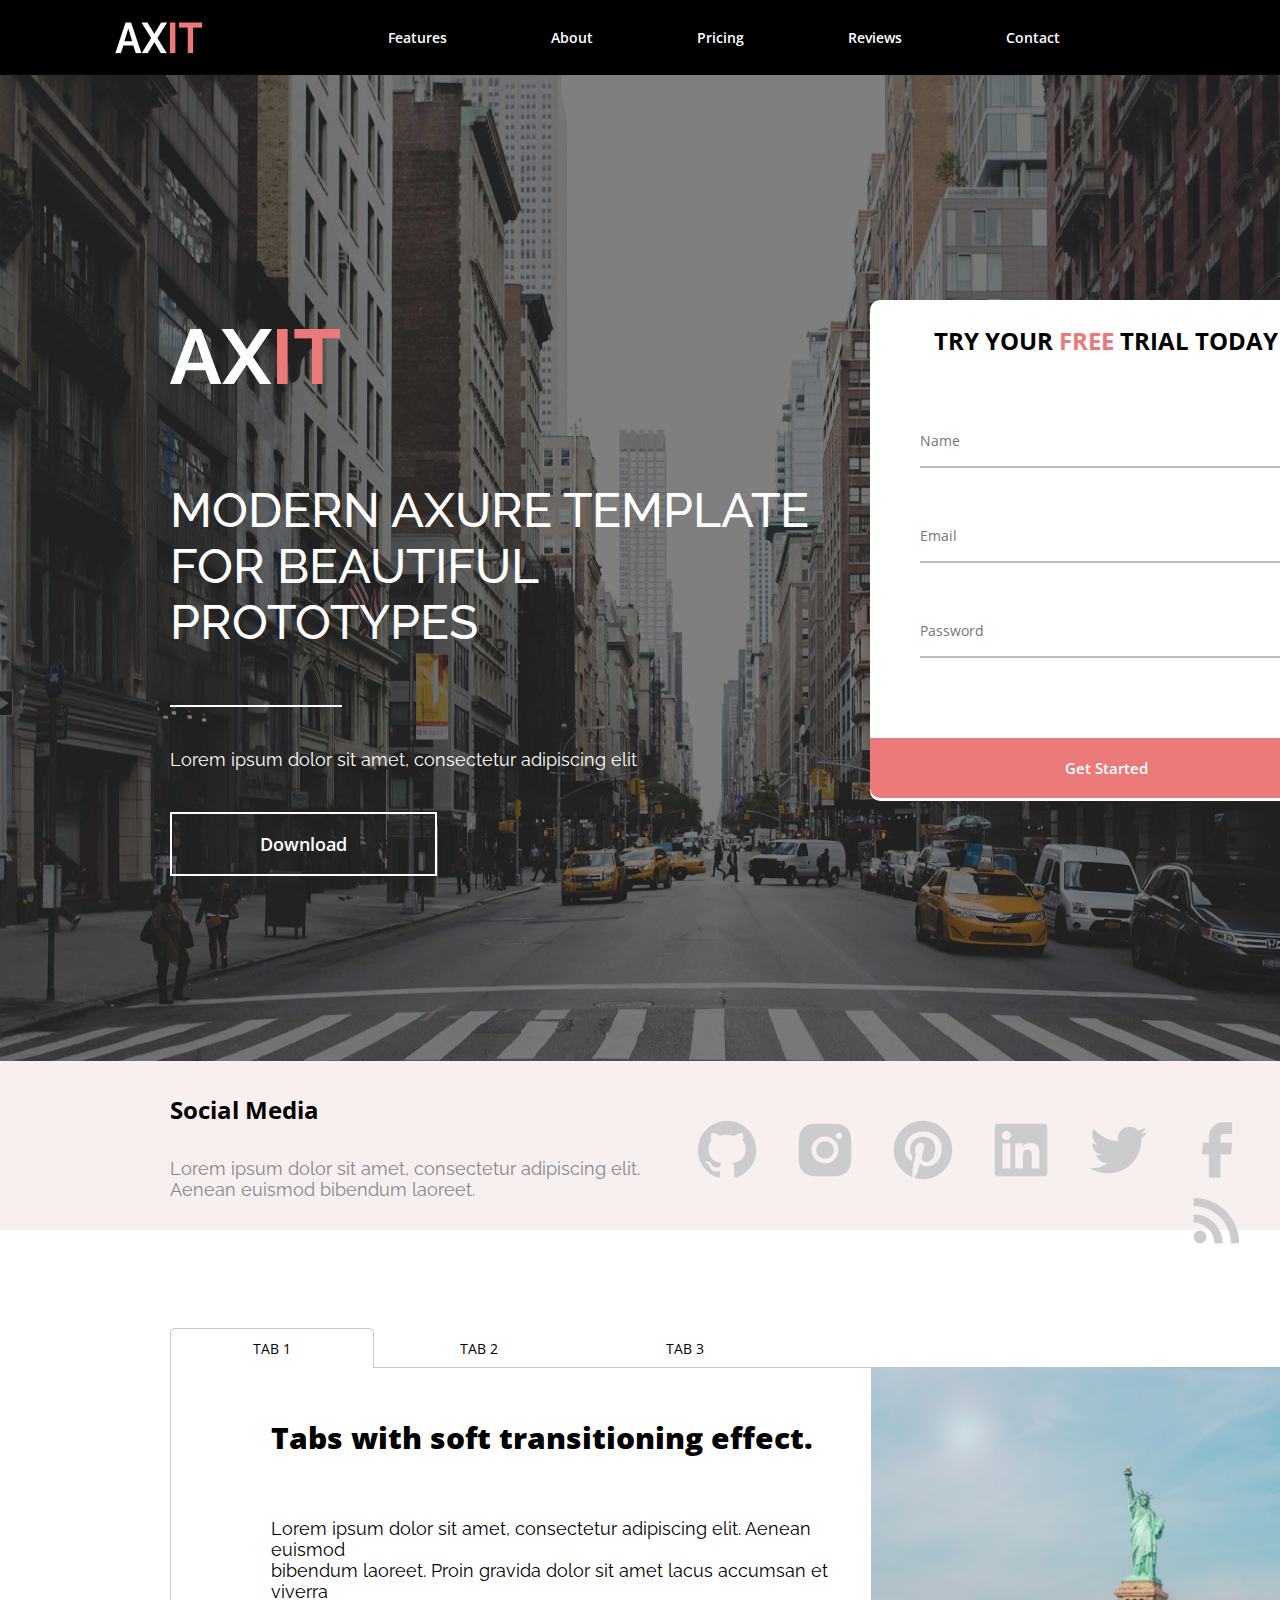
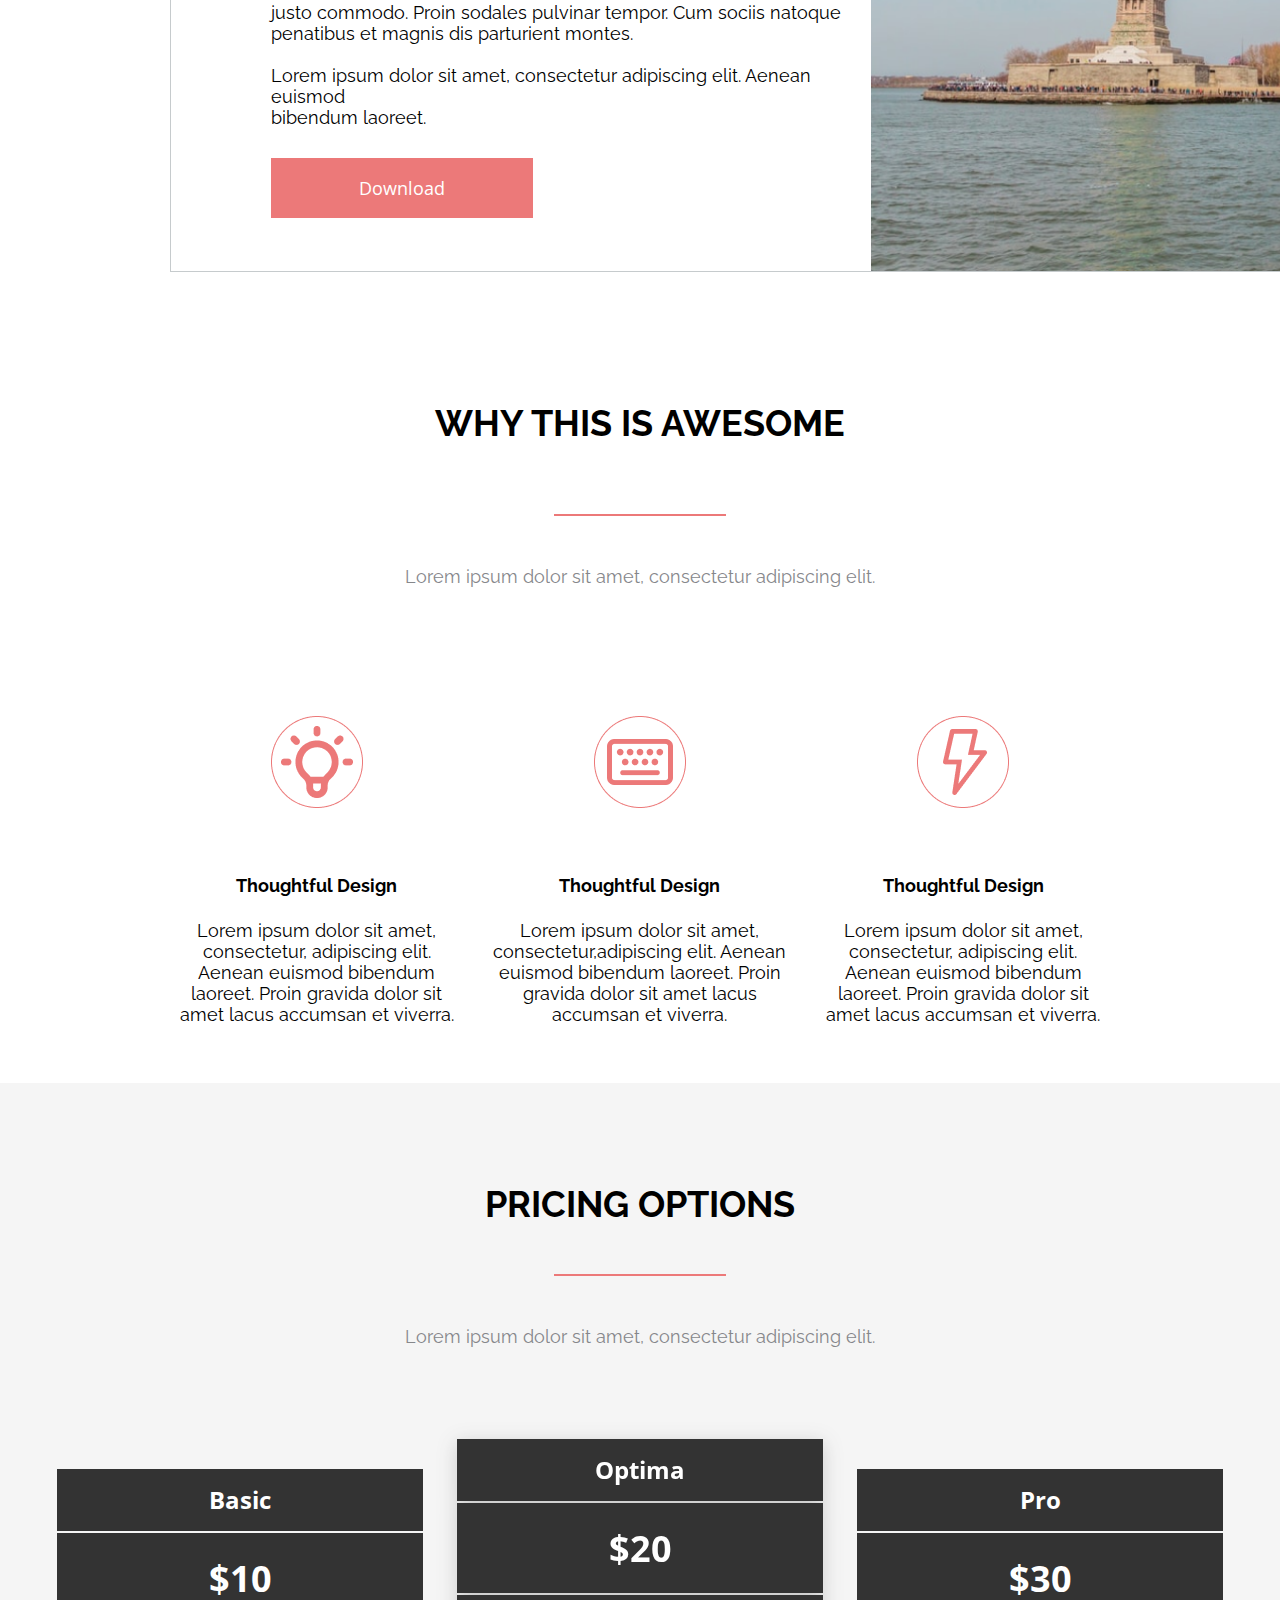
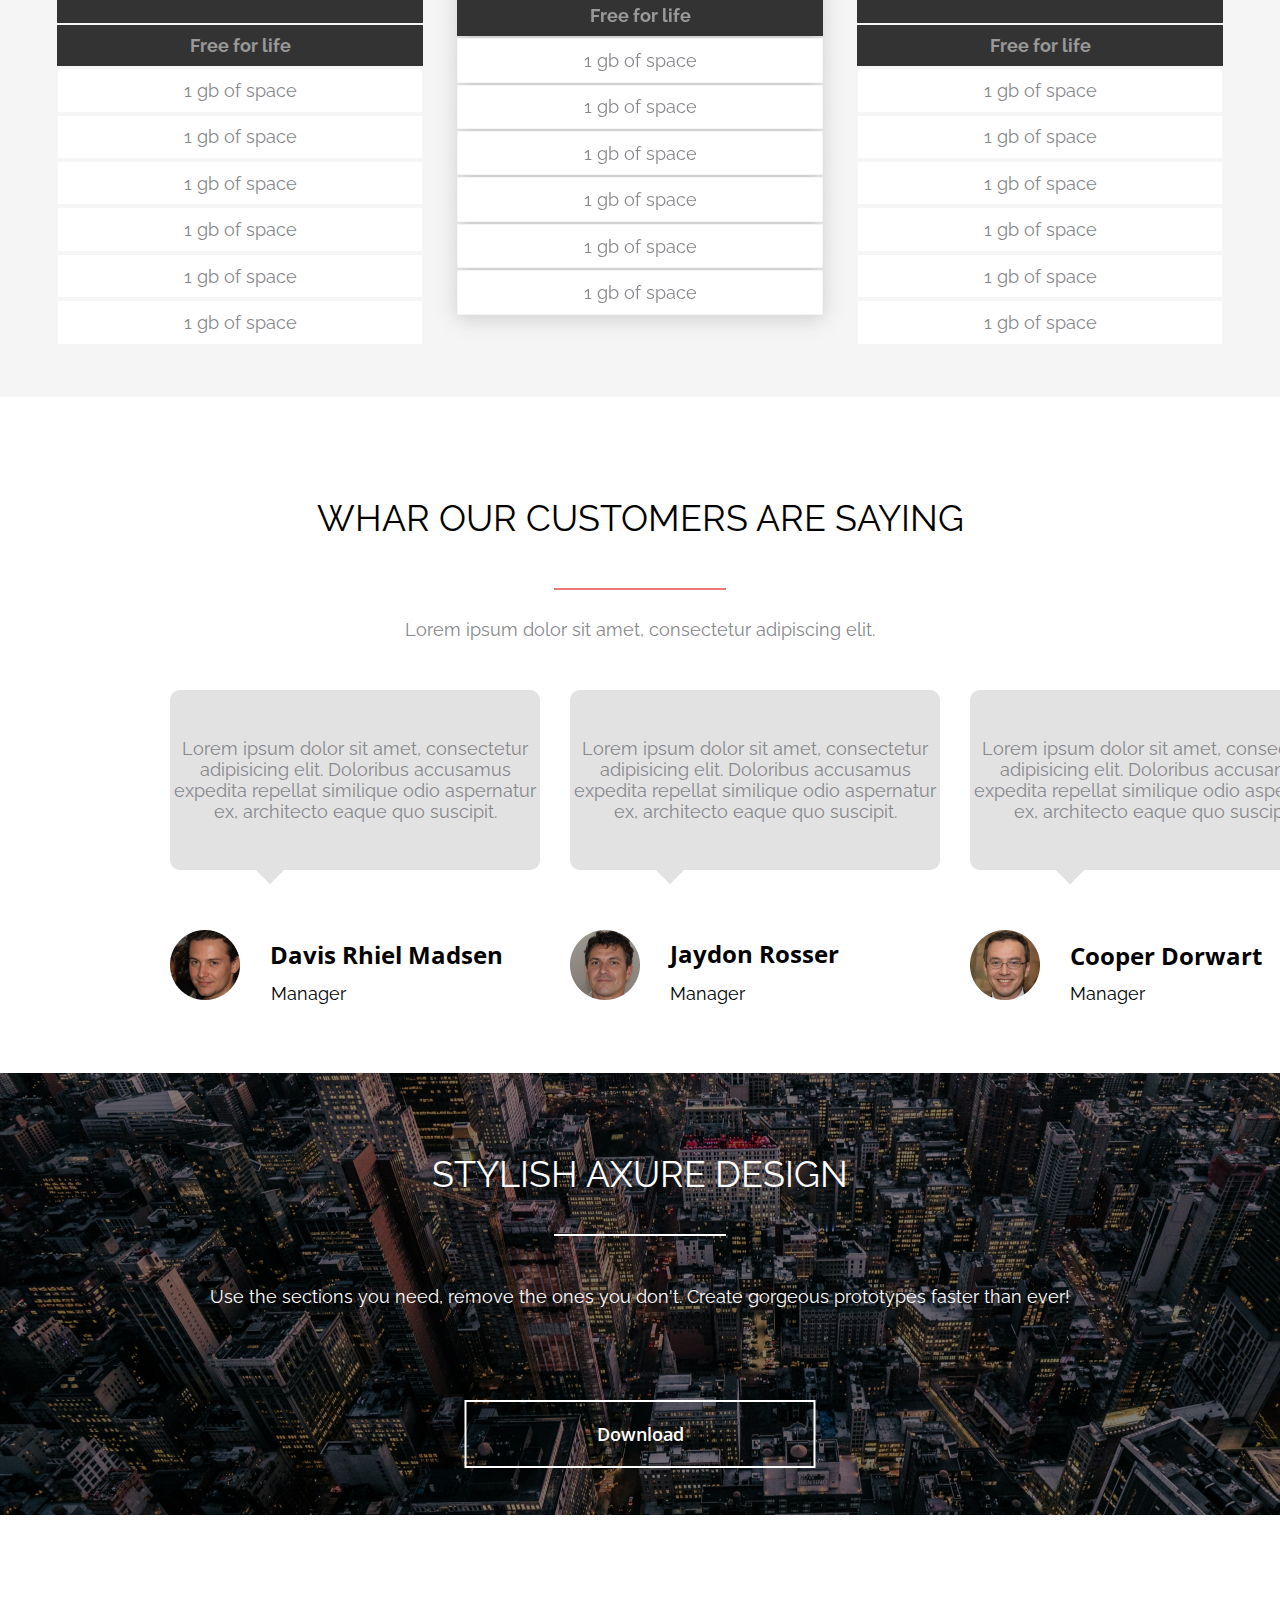
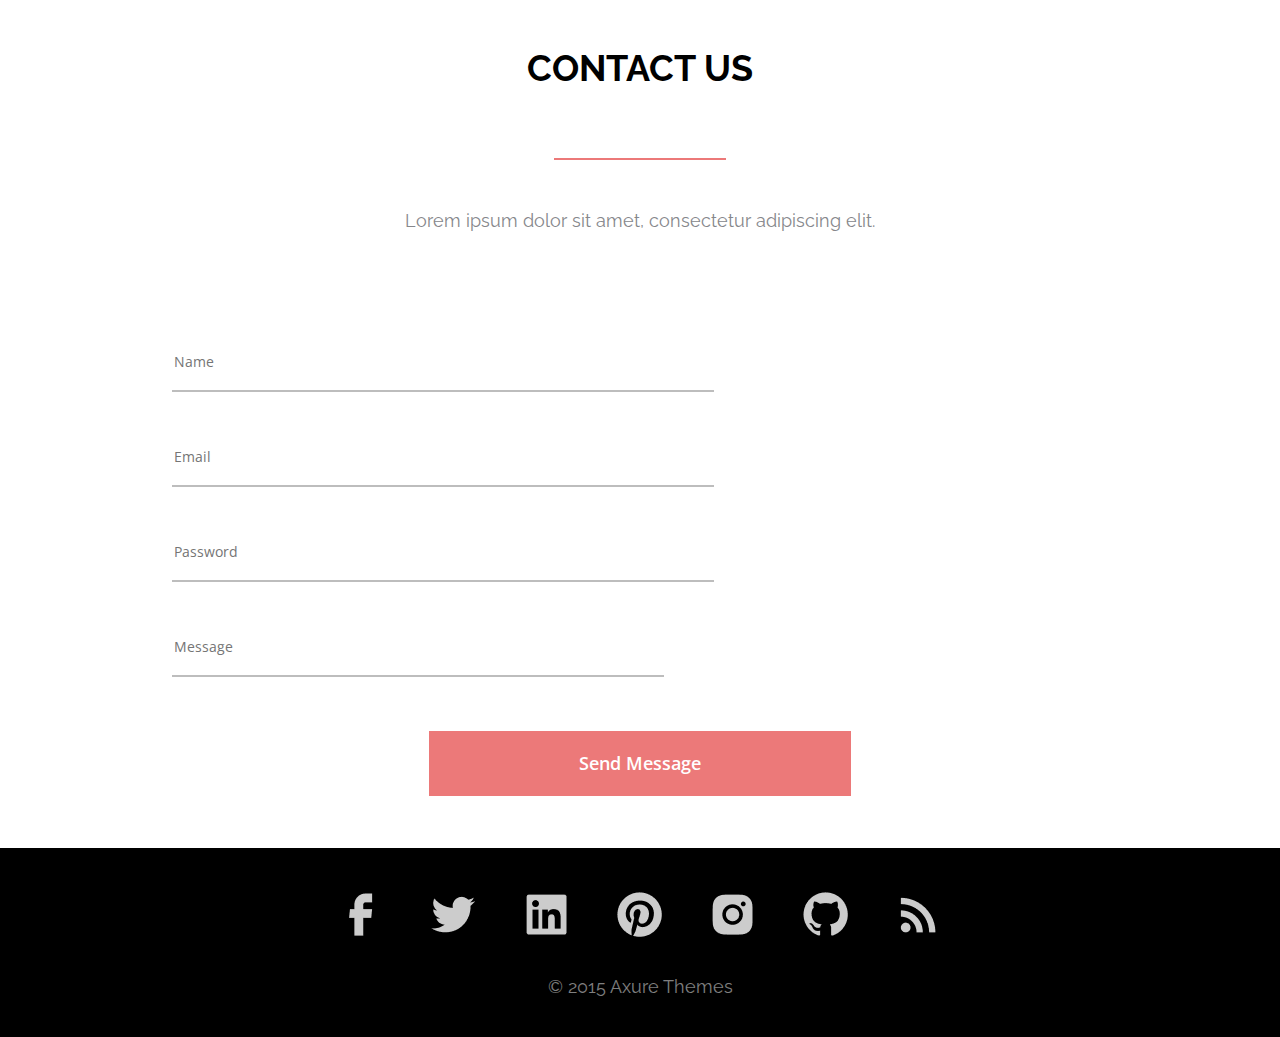
==== commit 1d58e4fc: "publRepo" ====
--- a/src/index.html
+++ b/src/index.html
@@ -1,5 +1,5 @@
 <!DOCTYPE html>
-<html lang="eg">
+<html lang="zxx">
 <head>
     <meta charset="UTF-8">
     <link rel="preconnect" href="https://fonts.googleapis.com">
@@ -31,7 +31,7 @@
         <div class="main" style="background-image: url(../src/style/images/banner.png);">
             <div class="banner">
                 <div class="banner__text">
-                    <img class="axit-banner" src="./icon/axit-banner.png" width="100%" height="auto" alt="">
+                    <img class="axit-banner" src="./icon/axit-banner.png" alt="">
                     <h1>MODERN AXURE TEMPLATE <br> FOR BEAUTIFUL <br> PROTOTYPES</h1>
                     <hr class="line-banner">
                     <h5>Lorem ipsum dolor sit amet, consectetur adipiscing elit</h5>
@@ -106,7 +106,7 @@
                     </div>
                 </div>   
                 <div class="content-tabs__icon">
-                    <img class="tabs__icon" src="./icon/tab.png" width="470px" height="100%" alt="">
+                    <img class="tabs__icon" src="./icon/tab.png" height="100%" alt="">
                 </div>
             </div>
         </section>
@@ -147,13 +147,9 @@
 
 
         <section class="container-pricing">
-            <div class="container-pricing__header">
-                <span>PRICING OPTIONS</span>
-            </div>
+            <h2>PRICING OPTIONS</h2>
             <hr class="pricing-line">
-            <div class="header-pricing__content">
-                <span>Lorem ipsum dolor sit amet, consectetur adipiscing elit.</span>
-            </div>
+            <h5>Lorem ipsum dolor sit amet, consectetur adipiscing elit.</h5>
             <div class="content-price">
                 <table class="other-table">
                     <tr><th>Basic</th></tr>
@@ -289,7 +285,7 @@
                     <hr class="line-contact">
                 </div>
                <div class="form-contact">
-                    <input class="form-contact item2" type="text2" name="message" placeholder="Message">
+                    <input class="form-contact item2" type="text" name="message" placeholder="Message">
                     <hr class="line-contact2">
                 </div>
                 <button class="submitbtn" type="submit">Send Message</button>
@@ -307,9 +303,9 @@
                 <img src="./icon/github_icon2.png" alt="">
                 <img src="./icon/rss_icon2.png" alt="">
             </nav>
-            <div class="footer__text">
-                <article>© 2015 Axure Themes</article>
-            </div>
+            <article class="footer__text">
+                <h6 class="footer__tex">© 2015 Axure Themes</h6>
+            </article>
         </footer> <!--footer-->
 
     </div> <!--wrapper-->
--- a/src/style/style.css
+++ b/src/style/style.css
@@ -471,7 +471,10 @@
     background: rgba(245, 245, 245, 1);
 }
 
-.container-pricing__header {
+/*.container-pricing__header*/
+.container-pricing h2 {
+    padding: 0;
+    margin: 0;
     text-align: center;
     padding-bottom: 40px;
 
@@ -487,14 +490,17 @@
     font-size: 18px;
 }
 
-.header-pricing__content {
+.container-pricing h5 {
     padding-top: 20px;
     padding-bottom: 60px;
     text-align: center;
     color: rgba(134, 135, 139, 1);
 
     font-family: 'Raleway';
-    font-style: sans-serif;
+    font-style: normal;
+    font-weight: 400;
+    font-size: 18px;
+    line-height: 21px;
 }
 
 .content-price {
@@ -564,6 +570,8 @@
 }
 
 .reviews-header__text {
+    padding: 0;
+    margin: 0;
     text-align: center;
     padding-bottom: 40px;
 
@@ -587,7 +595,10 @@
     text-align: center;
 
     font-family: 'Raleway';
-    font-style: sans-serif;
+    font-style: normal;
+    font-weight: 400;
+    font-size: 18px;
+    line-height: 21px;
 }
 
 .customers {
@@ -599,7 +610,7 @@
     height: 180px;
     position: absolute;
     left: 170px;
-    top: 3820px;
+    top: 3890px;
 }
 
 .customer1__text {
@@ -680,7 +691,7 @@
     width: 370px;
     height: 336px;
     left: 570px;
-    top: 3820px;
+    top: 3890px;
 }
 
 .customer2__text {
@@ -764,7 +775,7 @@
     width: 370px;
     height: 336px;
     left: 970px;
-    top: 3820px;
+    top: 3890px;
 }
 
 .customer3__text {
@@ -993,6 +1004,28 @@
     line-height: 19px;
 }
 
+.line-contact {
+    margin-bottom: 50px;
+    border: 0.5px solid #BDBDBD;
+}
+
+.line-contact2 {
+    margin-bottom: 50px;
+    border: 0.5px solid #BDBDBD;
+}
+
+input[type="text"] {
+    width: 510px;
+}
+
+input[type="email"] {
+    width: 510px;
+}
+
+input[type="password"] {
+    width: 510px;
+}
+
 .form-contact .item2 {
     border: none;
     outline: none;
@@ -1003,31 +1036,6 @@
     font-weight: 400;
     font-size: 14px;
     line-height: 19px;
-}
-
-.line-contact {
-    margin-bottom: 50px;
-    border: 0.5px solid #BDBDBD;
-}
-
-.line-contact2 {
-    margin-bottom: 50px;
-    border: 0.5px solid #BDBDBD;
-}
-
-input[type="text"] {
-    width: 510px;
-}
-
-input[type="email"] {
-    width: 510px;
-}
-
-input[type="password"] {
-    width: 510px;
-}
-
-input[type="text2"] {
     width: 460px;
 }
 
@@ -1086,10 +1094,10 @@
     filter: brightness(70%);
 }
 
-.footer__text article {
+.footer__text h6 {
     padding: 0;
     margin: 0;
-    padding-bottom: 30px;
+    padding-bottom: 40px;
     text-align: center;
 
     font-family: 'Raleway';
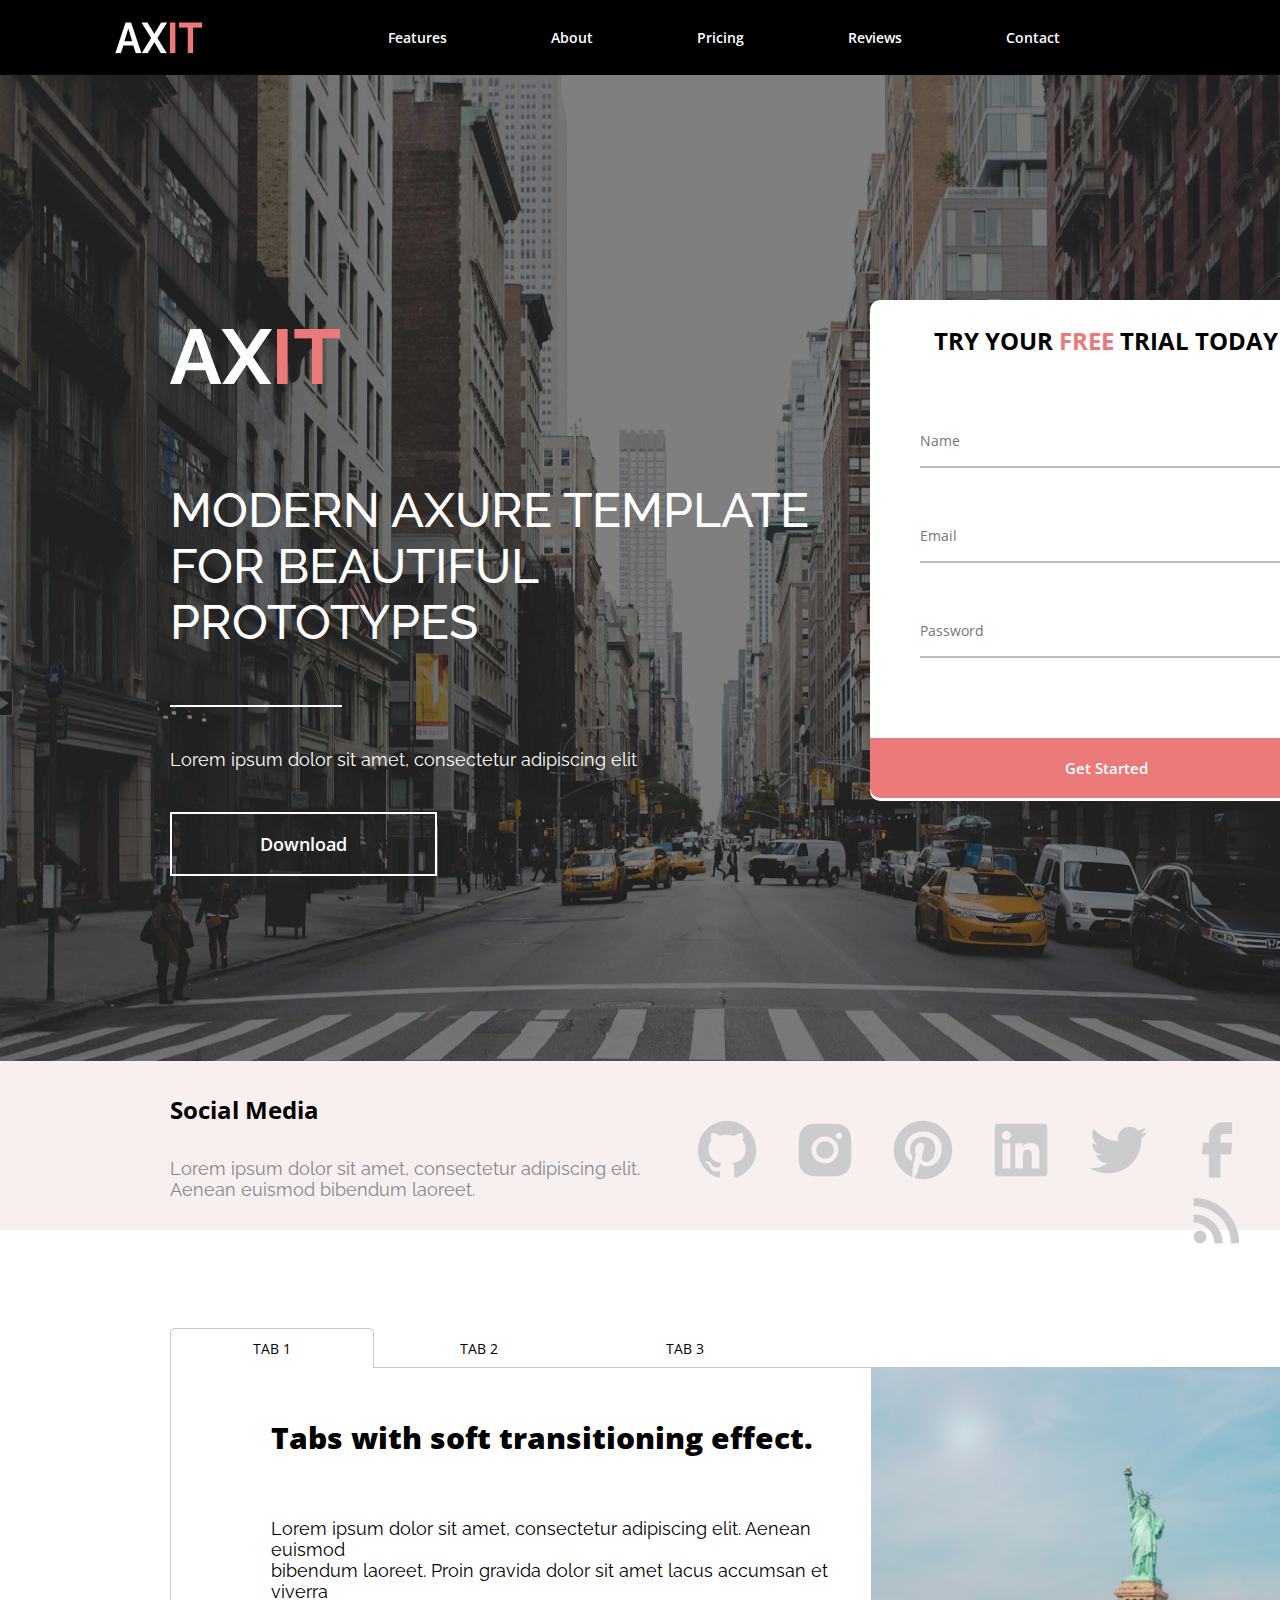
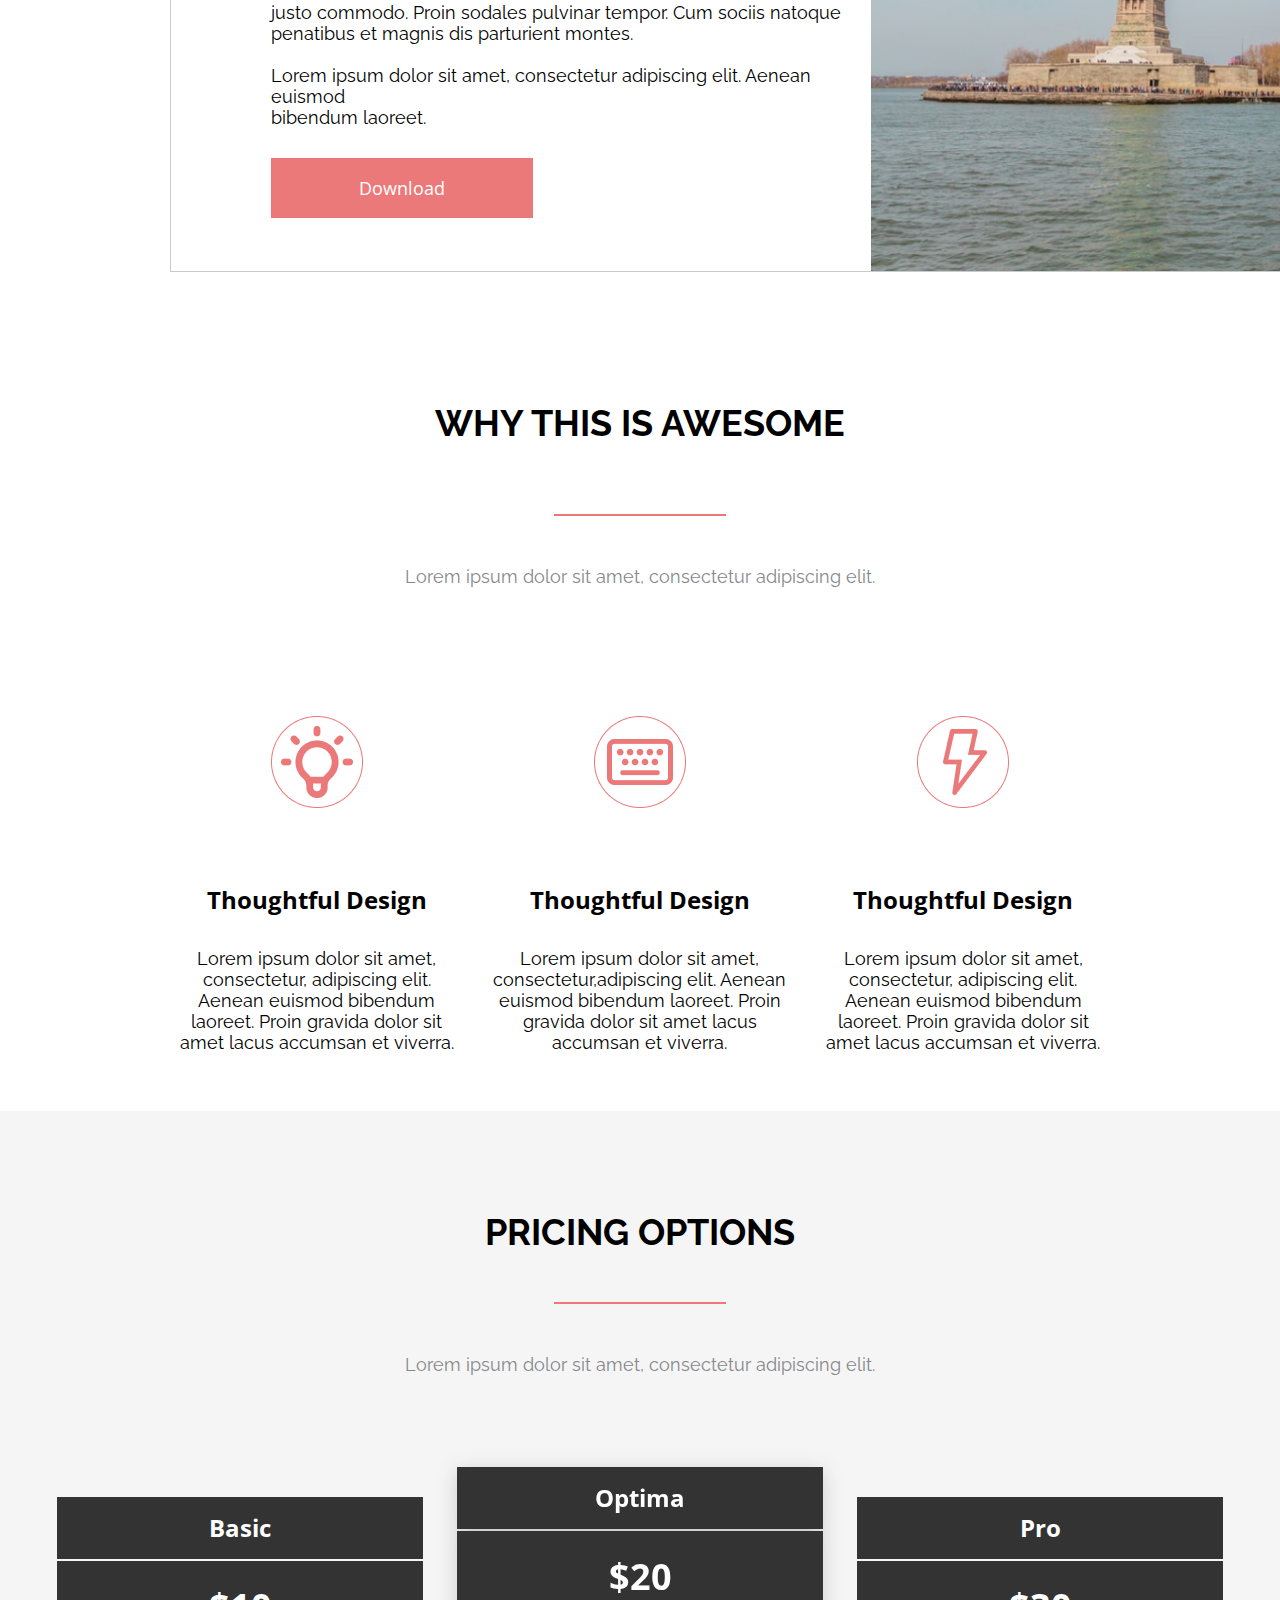
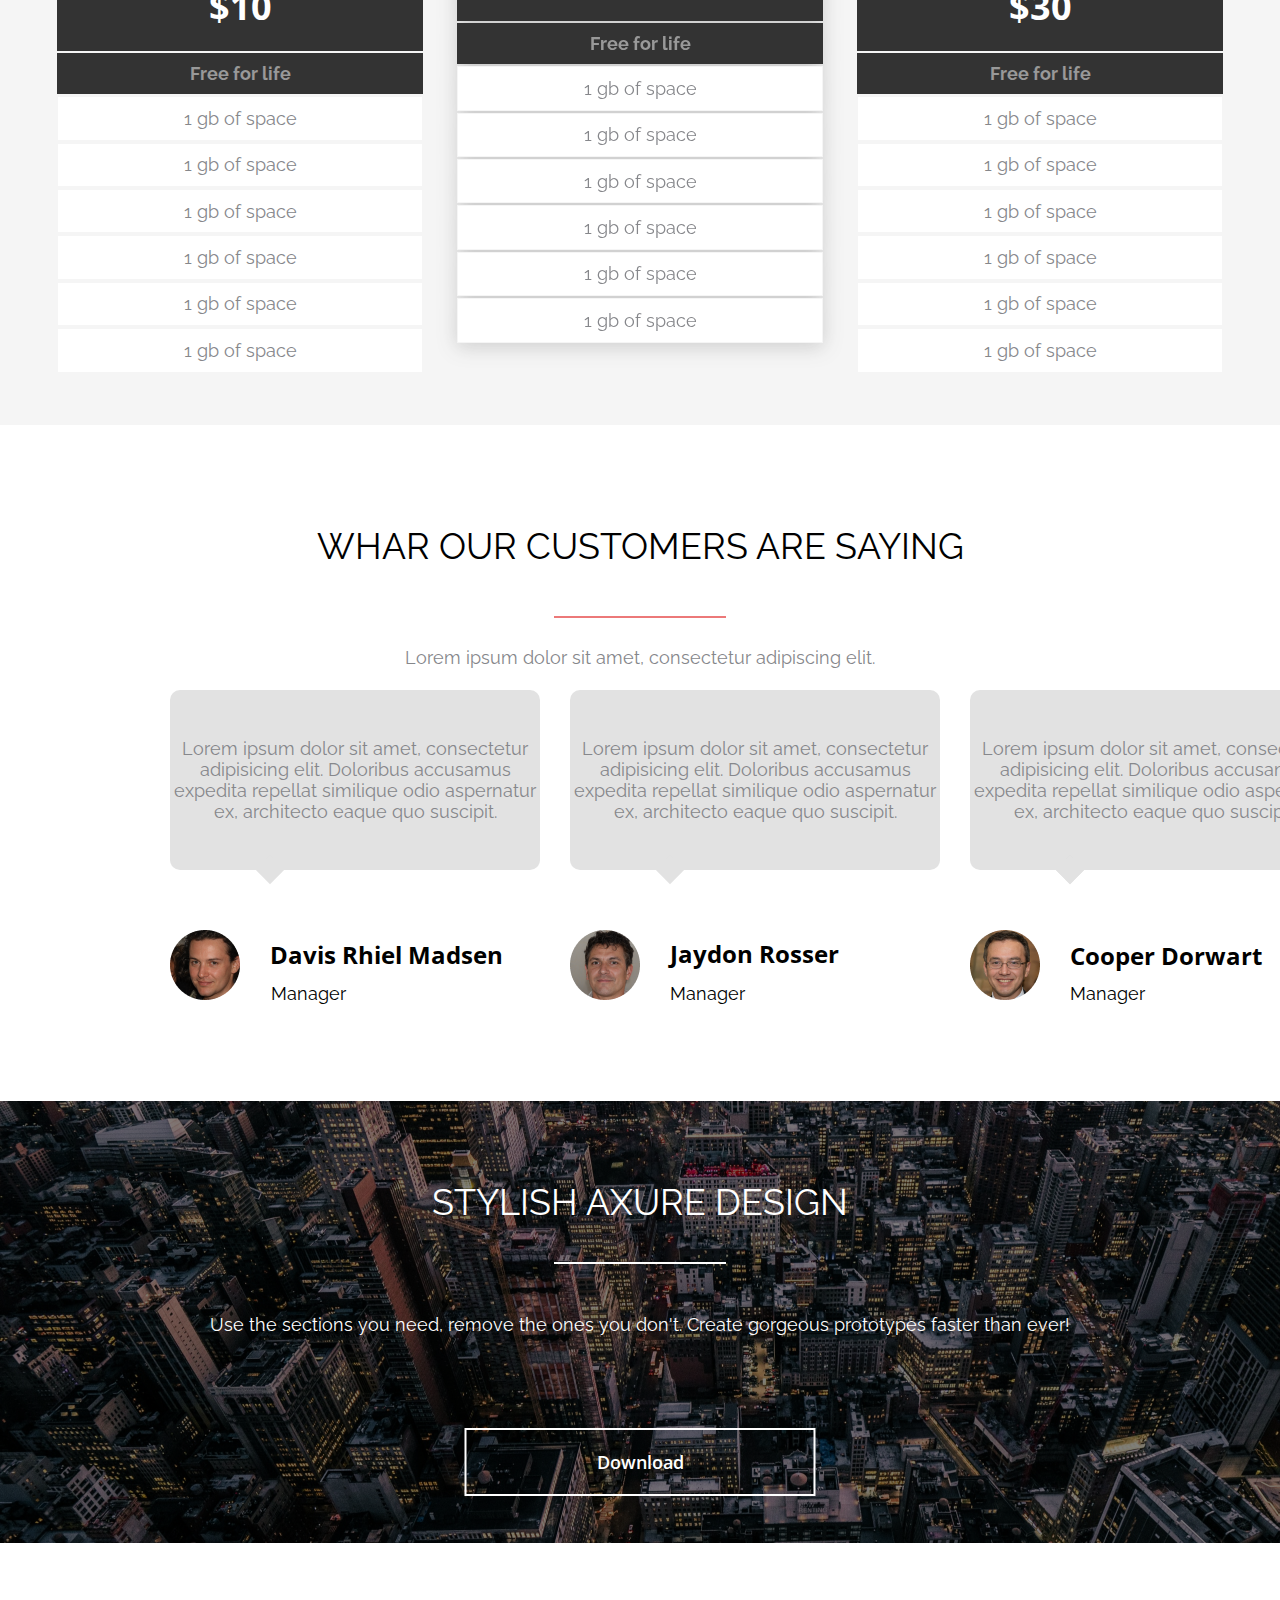
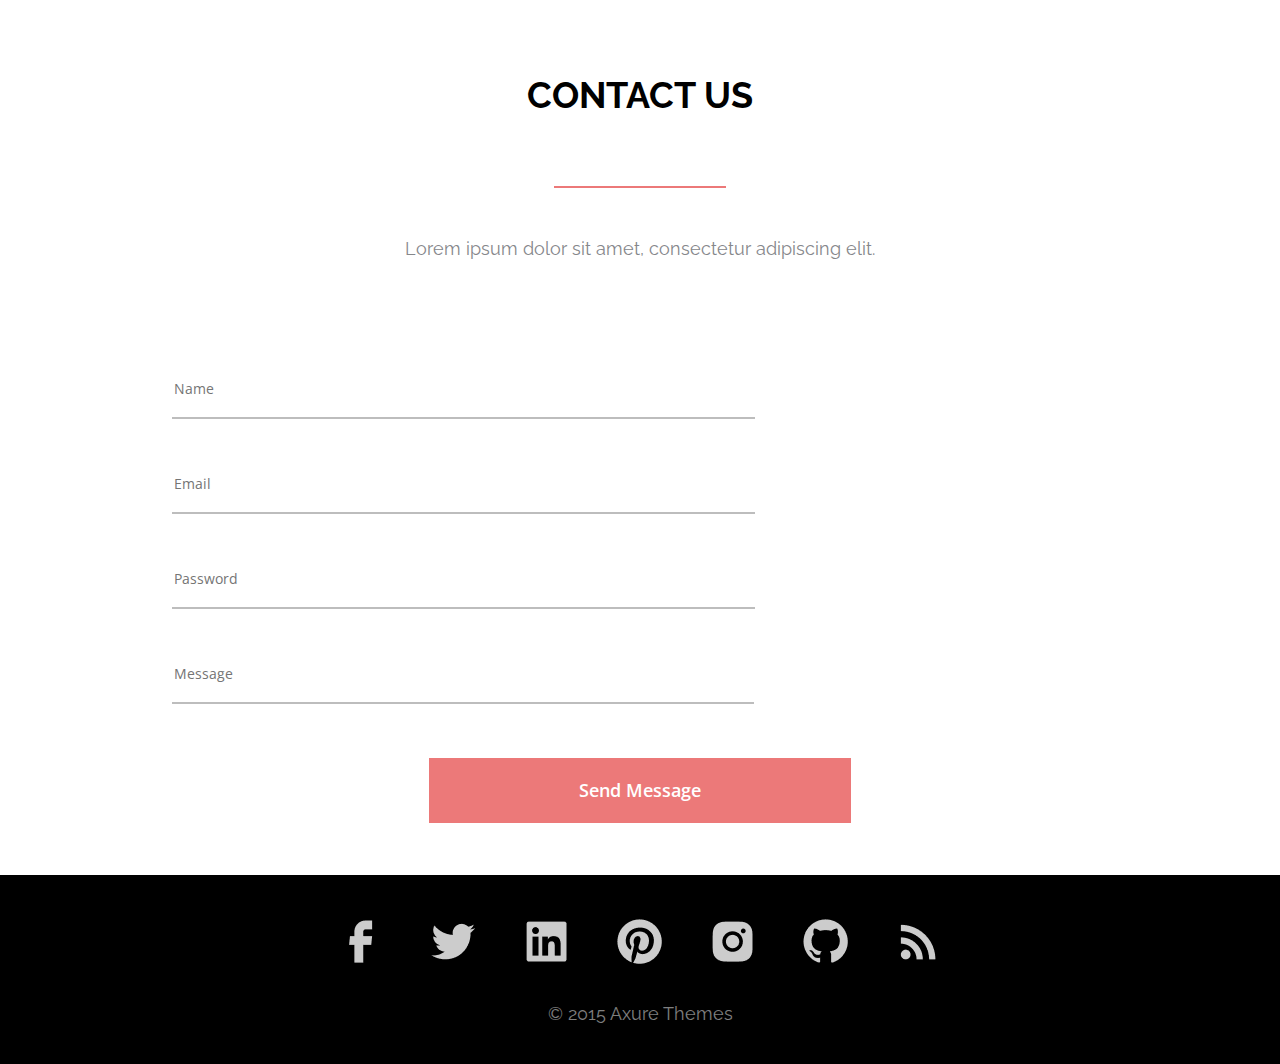
==== commit e099afff: "publRepo" ====
--- a/src/index.html
+++ b/src/index.html
@@ -32,7 +32,7 @@
             <div class="banner">
                 <div class="banner__text">
                     <img class="axit-banner" src="./icon/axit-banner.png" alt="">
-                    <h1>MODERN AXURE TEMPLATE <br> FOR BEAUTIFUL <br> PROTOTYPES</h1>
+                    <h1>MODERN AXURE TEMPLATE FOR BEAUTIFUL PROTOTYPES</h1>
                     <hr class="line-banner">
                     <h5>Lorem ipsum dolor sit amet, consectetur adipiscing elit</h5>
                     <div class="banner__button">
@@ -69,7 +69,7 @@
                     <h4>Social Media</h4>
                 </div>
                 <div class="social-media__about">
-                    <h5>Lorem ipsum dolor sit amet, consectetur adipiscing elit. <br> 
+                    <h5>Lorem ipsum dolor sit amet, consectetur adipiscing elit. 
                         Aenean euismod bibendum laoreet.</h5>
                 </div>
                 <nav class="social-media__icon">
--- a/src/style/style.css
+++ b/src/style/style.css
@@ -1,5 +1,9 @@
 body {
     margin: 0;
+}
+
+.wrapper {
+    box-sizing: border-box;
 }
 
 /*header*/
@@ -100,6 +104,7 @@
 .banner__text h1 {
     margin: 0;
     padding: 0;
+    width: 670px;
     margin-bottom: 55px;
 
     font-family: 'Raleway';
@@ -256,6 +261,7 @@
 }
 
 .social-media__about h5 {
+    width: 470px;
     font-family: 'Raleway';
     font-style: normal;
     font-weight: 400;
@@ -427,6 +433,14 @@
     padding-bottom: 58px;
 }
 
+.content-about__group h4 {
+    font-family: 'Open Sans';
+    font-style: normal;
+    font-weight: 700;
+    font-size: 24px;
+    line-height: 33px;
+}
+
 .content-about__group1 {
     text-align: center;
     width: 370px;
@@ -471,7 +485,6 @@
     background: rgba(245, 245, 245, 1);
 }
 
-/*.container-pricing__header*/
 .container-pricing h2 {
     padding: 0;
     margin: 0;
@@ -1015,15 +1028,15 @@
 }
 
 input[type="text"] {
-    width: 510px;
+    width: 551px;
 }
 
 input[type="email"] {
-    width: 510px;
+    width: 551px;
 }
 
 input[type="password"] {
-    width: 510px;
+    width: 551px;
 }
 
 .form-contact .item2 {
@@ -1036,7 +1049,7 @@
     font-weight: 400;
     font-size: 14px;
     line-height: 19px;
-    width: 460px;
+    width: 550px;
 }
 
 .submitbtn {
@@ -1106,4 +1119,530 @@
     font-size: 18px;
     line-height: 21px;
     color: rgba(255, 255, 255, 0.5);
-}+}
+
+@media (max-width: 1024px) {
+
+    .navbar-menu li a {
+        padding: 7px 25px;
+    }
+
+    .navbar-menu li:last-child {
+        padding-right: 20px;
+    }
+
+    .banner {
+        padding: 0 115px 0;
+    }
+
+    .banner__text {
+        padding-top: 154px;
+        padding-bottom: 115px;
+    }
+
+    .banner__text h1 {
+        font-size: 36px;
+        line-height: 42px;
+        width: 454.36px;
+    }
+
+    .line-banner {
+        width: 115.28px;
+    }
+
+    .banner__text h5 {
+        font-size: 14px;    
+        line-height: 16px;
+        width: 183.1px;
+    }
+
+    .button {
+        padding: 10px 50px;
+    
+        font-family: 'Open Sans';
+        font-style: normal;
+        font-weight: 600;
+        font-size: 18px;
+        cursor: pointer;
+    }
+
+    .registration-banner {
+        position: absolute;
+        top: 215px;
+        left: 606px;
+        background: #FFFFFF;
+        border-radius: 10px;
+    }
+    
+    .form-registration-banner {
+        padding: 0 50px 135px;
+    }
+    
+    .form-registration-banner h3 {
+        font-size: 18px;
+        line-height: 25px;
+    }
+    
+    .form-registration-banner .item {
+        width: 298px;
+    }
+    
+    .line-registration {
+        width: 298px;
+        margin: 0;
+        margin-top: 16px;
+    }
+
+    /*social*/
+
+    .social-media {
+        padding-left: 15px;
+    }
+
+    .social-media__text h4 {
+        font-size: 18px;
+        line-height: 25px;
+    }
+
+    .social-media__about h5 {
+        font-size: 14px;
+        line-height: 16px;
+        width: 402px;
+    }
+    
+    .social-media__icon {
+        position: absolute;
+        left: 445px;
+        top: 900px;
+    }
+    
+    .social-media__icon img {
+        width: 64px;
+        height: 64px;
+        margin-right: 15px;
+        float: none;
+    }
+
+    /*tabs*/
+
+    .tabs {
+        padding: 60px 15px 0;
+    }
+    
+    .header-tabs span {
+        padding: 10px 60px;
+    }
+
+    .header-tabs span.active {
+        padding: 10px 60px;
+    }
+
+    .content-tabs {
+        width: 992px;
+        background-size: 834px 1px;
+    }
+
+    .content-tabs__text {
+        padding: 0 30px 50px 84px;
+    }
+    
+    .content-tabs__text h3 {
+        padding-bottom: 38px;
+    
+        font-size: 24px;
+        line-height: 33px;
+    }
+    
+    .content-tabs__text article {
+        padding-bottom: 38px;
+        width: 482.89px;
+
+        font-size: 14px;
+        line-height: 16px;
+    }
+
+    .content-tabs__icon {
+        height: 385px;
+        width: 398.21px; 
+    }
+
+    .content-tabs__icon img {
+        height: 428px;
+        width: 398.21px;
+    }
+
+    /*container about*/
+
+    .container-about {
+        padding: 100px 16px 0;
+    }
+    
+    .container-about__header h2 {
+        padding-bottom: 32px;
+    
+        font-size: 24px;
+        line-height: 28px;
+    }
+    
+    .container-about__line {
+        width: 142px;
+    }
+    
+    .header-about__content h5 {
+        padding-top: 15px;
+        padding-bottom: 30px;
+    
+        font-size: 14px;
+        line-height: 16px;
+    }
+
+    .content-about__group {
+        padding-bottom: 60px;
+    }
+
+    .content-about__group h4 {
+        font-size: 18px;
+    }
+    
+    .content-about__group1 {
+        width: 318px;
+        margin-right: 20px;
+    
+        font-size: 14px;
+        line-height: 16px;
+    }
+
+    .content-about__group2 {
+        width: 318px;
+        margin-right: 20px;
+    
+        font-size: 14px;
+        line-height: 16px;
+    }
+    .content-about__group3 {
+        width: 318px;
+        margin-right: 20px;
+    
+        font-size: 14px;
+        line-height: 16px;
+    }
+
+    /*pricing*/
+
+    .container-pricing {
+        padding-top: 70px;
+    }
+
+    .container-pricing h2 {
+        padding-bottom: 32px;
+    
+        font-size: 24px;
+        line-height: 28px;
+    }
+
+    .pricing-line {
+        width: 142px;
+    }
+
+    .container-pricing h5 {
+        padding-top: 15px;
+        padding-bottom: 33px;
+    
+        font-size: 14px;
+        line-height: 16px;
+    }
+
+    table {
+        width: 318px;
+    }
+    
+    .other-table {
+        padding-top: 20px;
+    }
+    
+    .main-table {
+        padding-bottom: 30px;
+        margin: 0 20px;
+    }
+    
+    td:hover {
+        width: 142px;
+    }
+    
+    /*reviews*/
+
+    .reviews {
+        padding-top: 70px;
+    }
+
+    .reviews-header__text span {
+        padding-bottom: 32px;
+    
+        font-size: 24px;
+        line-height: 28px;
+    }
+
+    .reviews-line {
+        width: 142px;
+    }
+
+    .header-reviews__content {
+        padding: 0;
+        padding-top: 15px;
+        padding-bottom: 33px;
+    }
+
+    .header-reviews__content span {    
+        font-size: 14px;
+        line-height: 16px;
+    }
+
+
+
+
+
+    .customers {
+        padding-bottom: 30px;
+    }
+    
+    .customer1 {
+        width: 317px;
+        height: 180px;
+        position: absolute;
+        left: 16px;
+        top: 3260px;
+    }
+    
+    .customer1__text {
+        width: 317px;
+    }
+    
+    .customer1__text span {
+        width: 317px;
+        font-size: 14px;
+        line-height: 16px;
+    }
+    
+    .customer-icon1 {
+        height: 135px;
+        width: 317px;
+    }
+    
+    .customer-icon1 img {
+        height: 63px;
+        width: 63px;
+        margin-top: 40px;
+    }
+    
+    .customer-icon1 h4 {
+        left: 27%;
+        top: 128%;
+        height: 36px;
+        width: 230.45px;
+    
+        font-size: 18px;
+        line-height: 25px;
+    }
+    
+    .customer-icon1 span {
+        margin-left: 20px;
+    
+        font-size: 14px;
+        line-height: 16px;
+    }
+
+
+    .customer2 {
+        position: absolute;
+        width: 317px;
+        height: 336px;
+        left: 352.5px;
+        top: 3260px;
+    }
+
+    .customer2__text {
+        width: 317px;
+        height: 180px;
+    }
+
+    .customer2__text span {
+        width: 317px;
+        font-size: 14px;
+        line-height: 16px;
+    }
+
+    .customer-icon2 {
+        height: 135px;
+        width: 317px;
+    }
+
+    .customer-icon2 img {
+        height: 63px;
+        width: 63px;
+        margin-top: 40px;
+    }
+
+    .customer-icon2 h4 {
+        height: 36px;
+        width: 230.45px;
+        left: 27%;
+        top: 61.5%;
+
+        font-size: 18px;
+        line-height: 25px;
+    }
+
+    .customer-icon2 span {
+        margin-left: 20px;
+    
+        font-size: 14px;
+        line-height: 16px;
+    }
+
+
+    .customer3 {
+        position: absolute;
+        width: 317px;
+        height: 336px;
+        left: 690px;
+        top: 3260px;
+    }
+
+    .customer3__text {
+        width: 317px;
+    }
+
+    .customer3__text span {
+        width: 317px;
+        font-size: 14px;
+        line-height: 16px;
+    }
+
+    .customer-icon3 {
+        height: 135px;
+        width: 317px;
+    }
+
+    .customer-icon3 img {
+        height: 63px;
+        width: 63px;
+        margin-top: 40px;
+    }
+
+    .customer-icon3 h4 {
+        height: 36px;
+        width: 230.45px;
+        left: 27%;
+        top: 68.5%;
+
+        font-size: 18px;
+        line-height: 25px;
+    }
+
+    .customer-icon3 span {
+        margin-left: 20px;
+    
+        font-size: 14px;
+        line-height: 16px;
+    }
+
+
+    /*banner nr 2*/
+
+    .banner2 {
+        min-height: 358px;
+    }
+
+    .header-banner2__text h2 {
+        padding-top: 70px;
+        padding-bottom: 30px;
+
+        font-size: 24px;
+        line-height: 28px;
+    }
+
+    .line-banner2 {
+        width: 142px;
+    }
+
+    .header-banner2__content h5 {
+        padding-top: 20px;
+        margin: 0;
+
+        font-size: 14px;
+        line-height: 16px;
+    }
+
+    .button3 {
+        padding: 20px 120px;
+    }
+
+    /*contact*/
+
+    .container-contact {
+        padding-top: 70px;
+    }
+
+    .container-contact__header h2 {
+        padding-bottom: 32px;
+    
+        font-weight: 700;
+        font-size: 24px;
+        line-height: 28px;
+    }
+
+    .container-contact__line {
+        width: 142px;
+    }
+
+    .header-contact__content h5 {
+        padding-top: 15px;
+        padding-bottom: 33px;
+    
+        font-size: 14px;
+        line-height: 16px;
+    }
+
+    .container-form {
+        padding: 0 16px 40px;
+    }
+
+    .form-contact .item {
+        color: #BDBDBD;
+    }
+
+
+    input[type="text"] {
+        width: 466px;
+    }
+
+    input[type="email"] {
+        width: 466px;
+    }
+
+    input[type="password"] {
+        width: 466px;
+    }
+
+    .form-contact .item2 {
+        width: 426px;
+    }
+
+    .submitbtn {
+        padding: 20px 110px;
+    }
+
+    /*footer*/
+
+    .social-media__icon2 img {
+        margin-right: 30px;
+        height: 45px;
+        width: 45px;
+    }
+
+    .footer__text h6 {
+        font-size: 14px;
+        line-height: 16px;
+    }
+
+}
